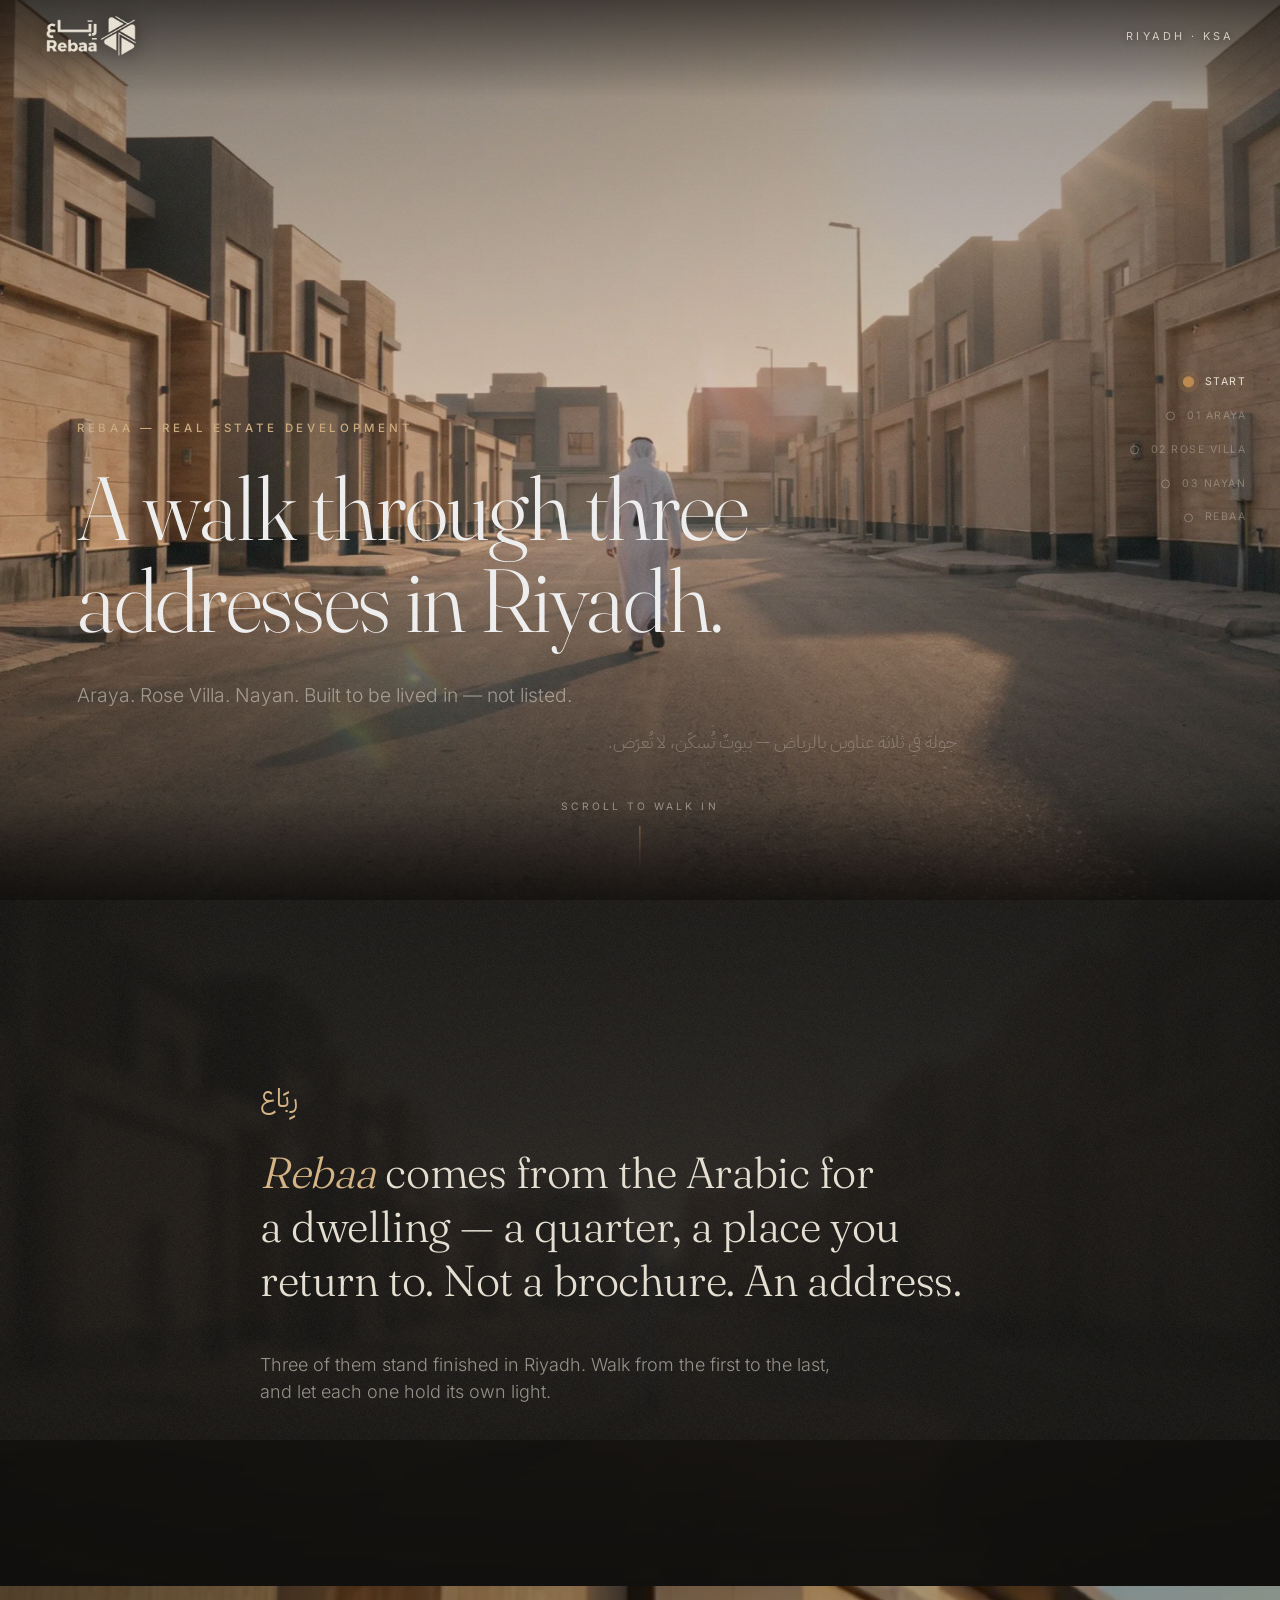
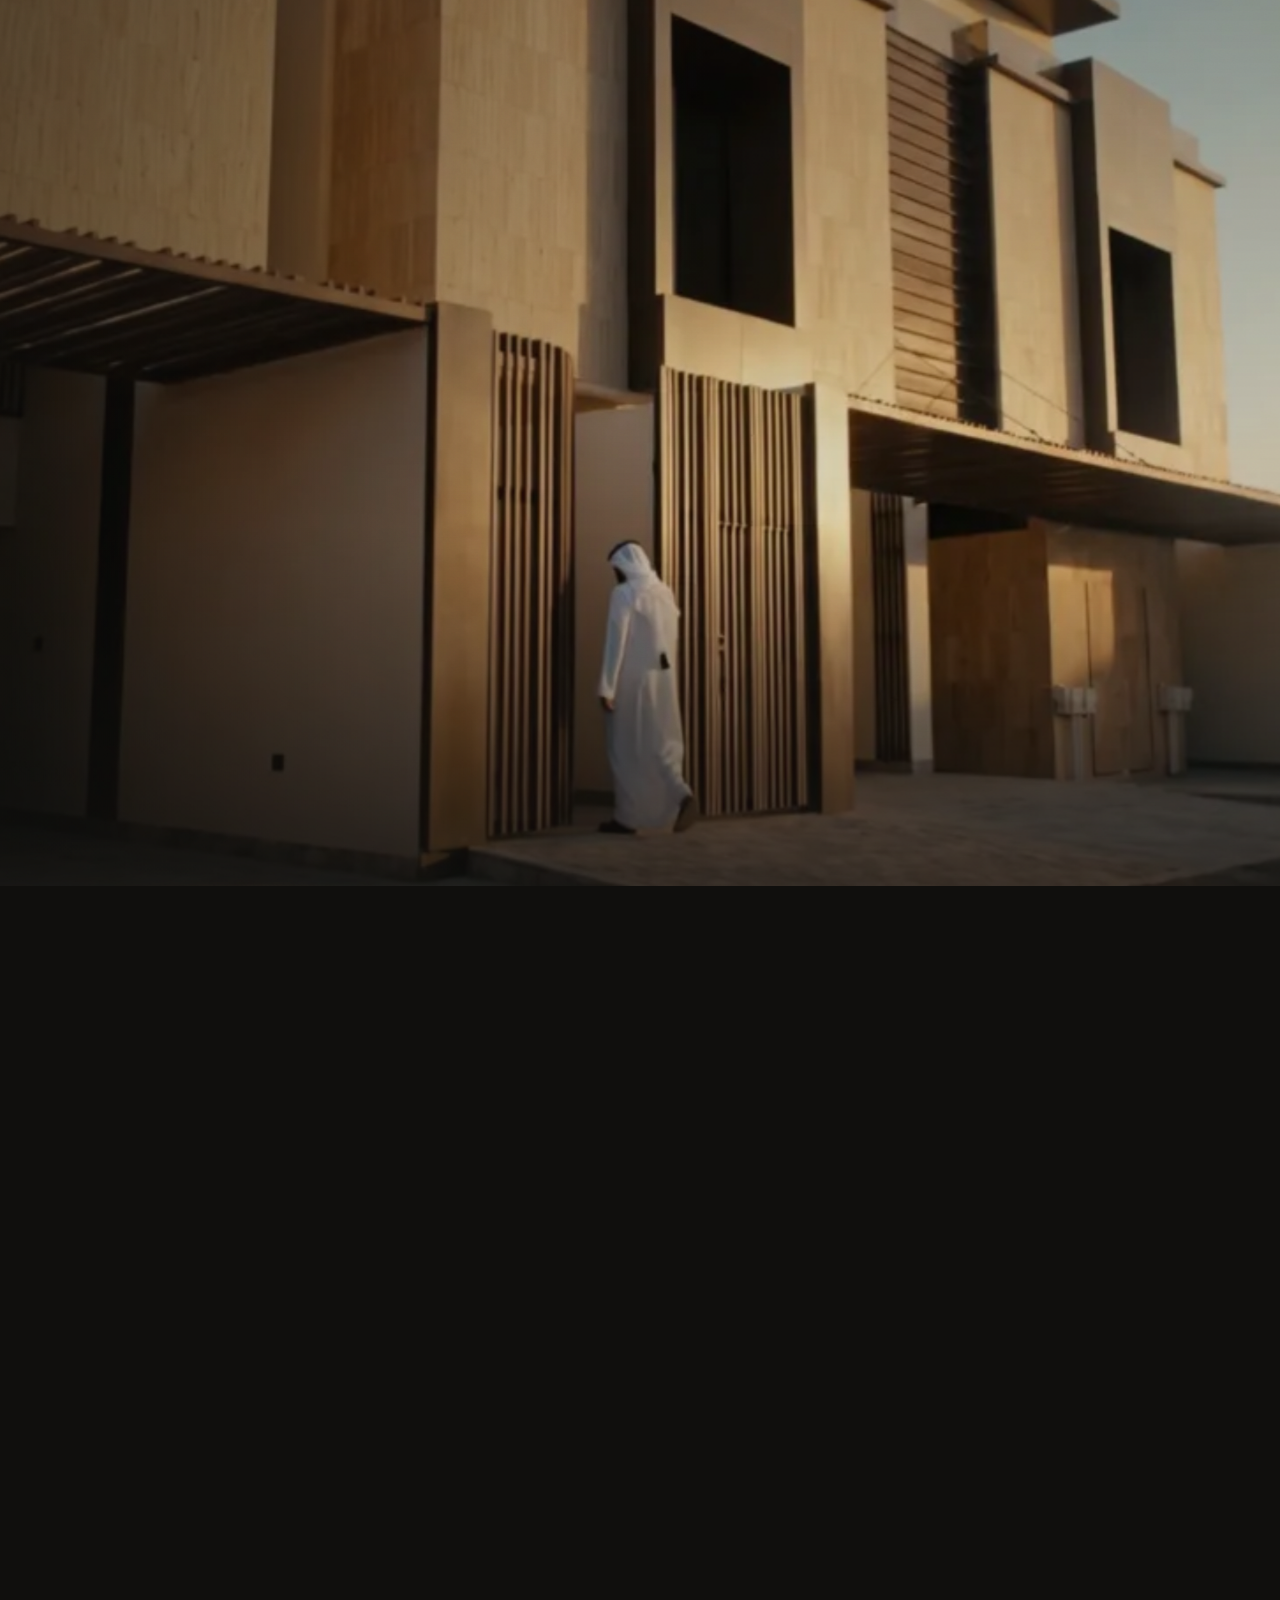
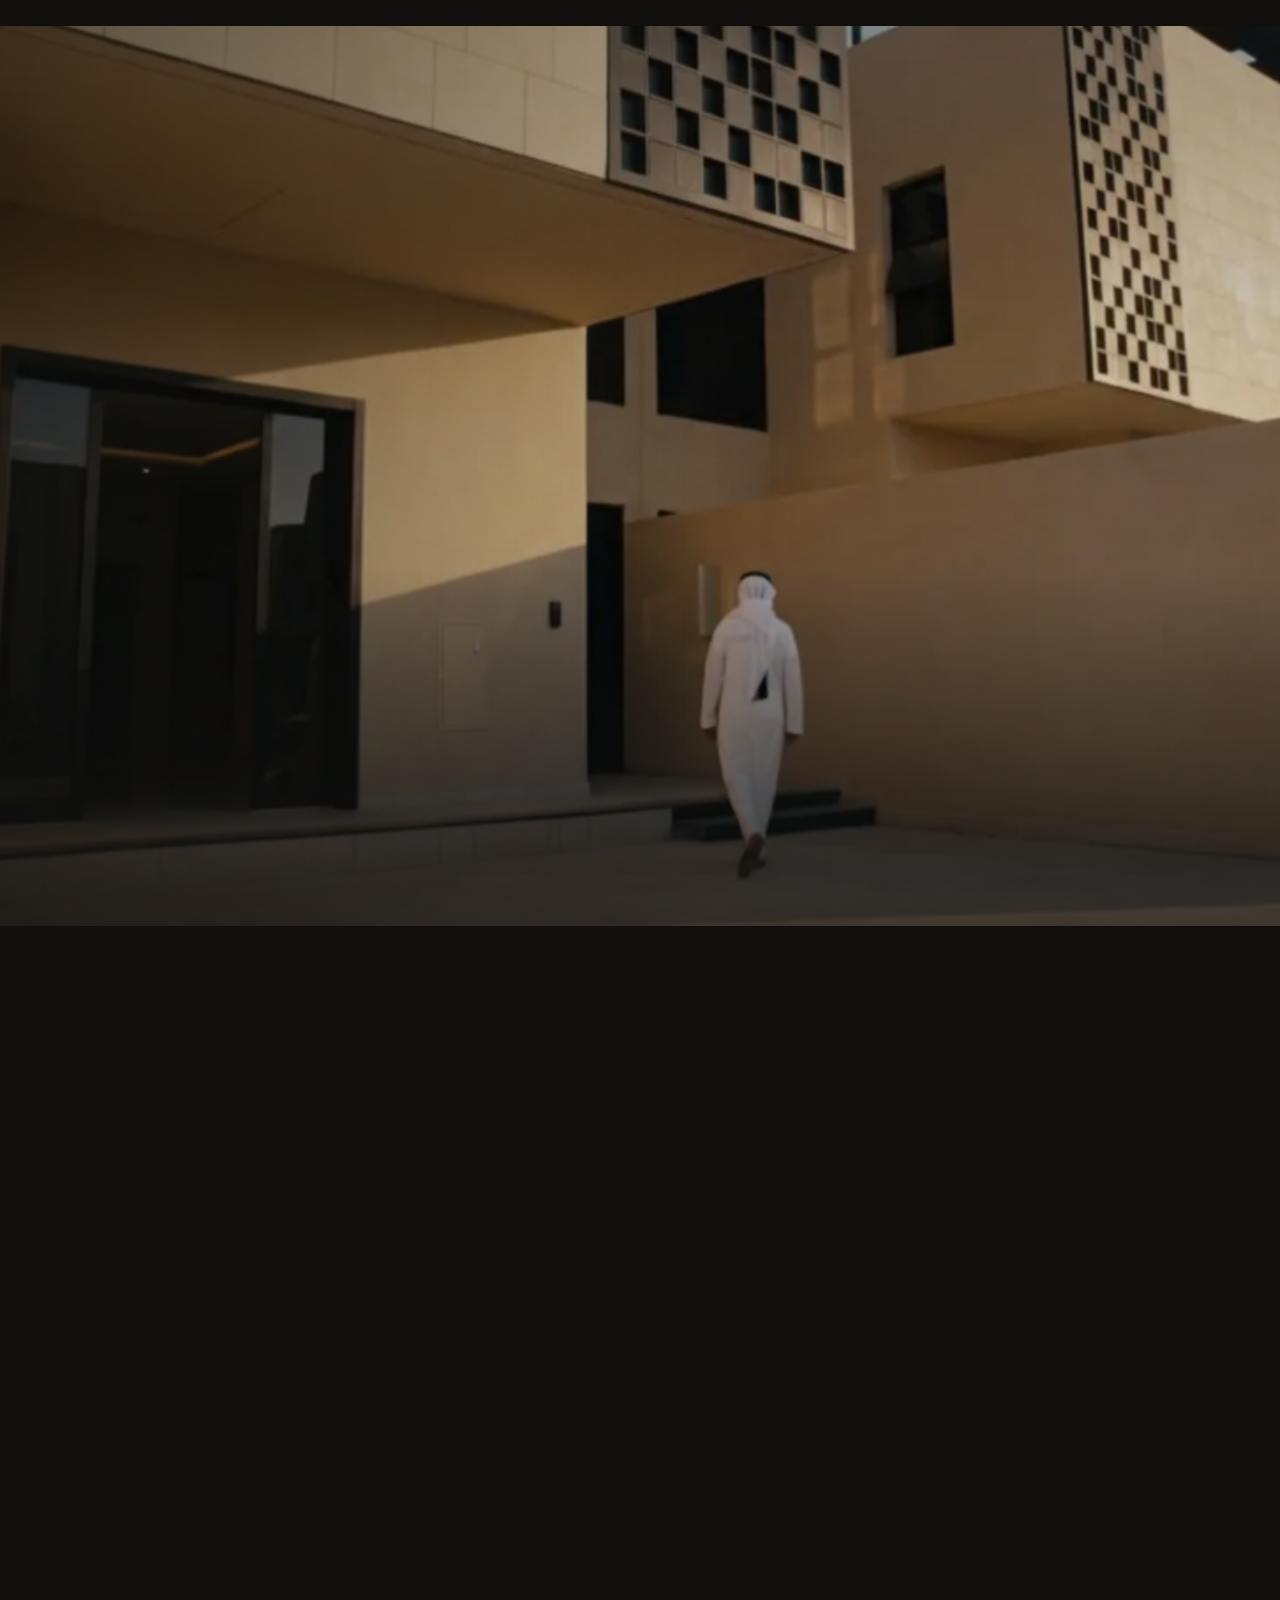
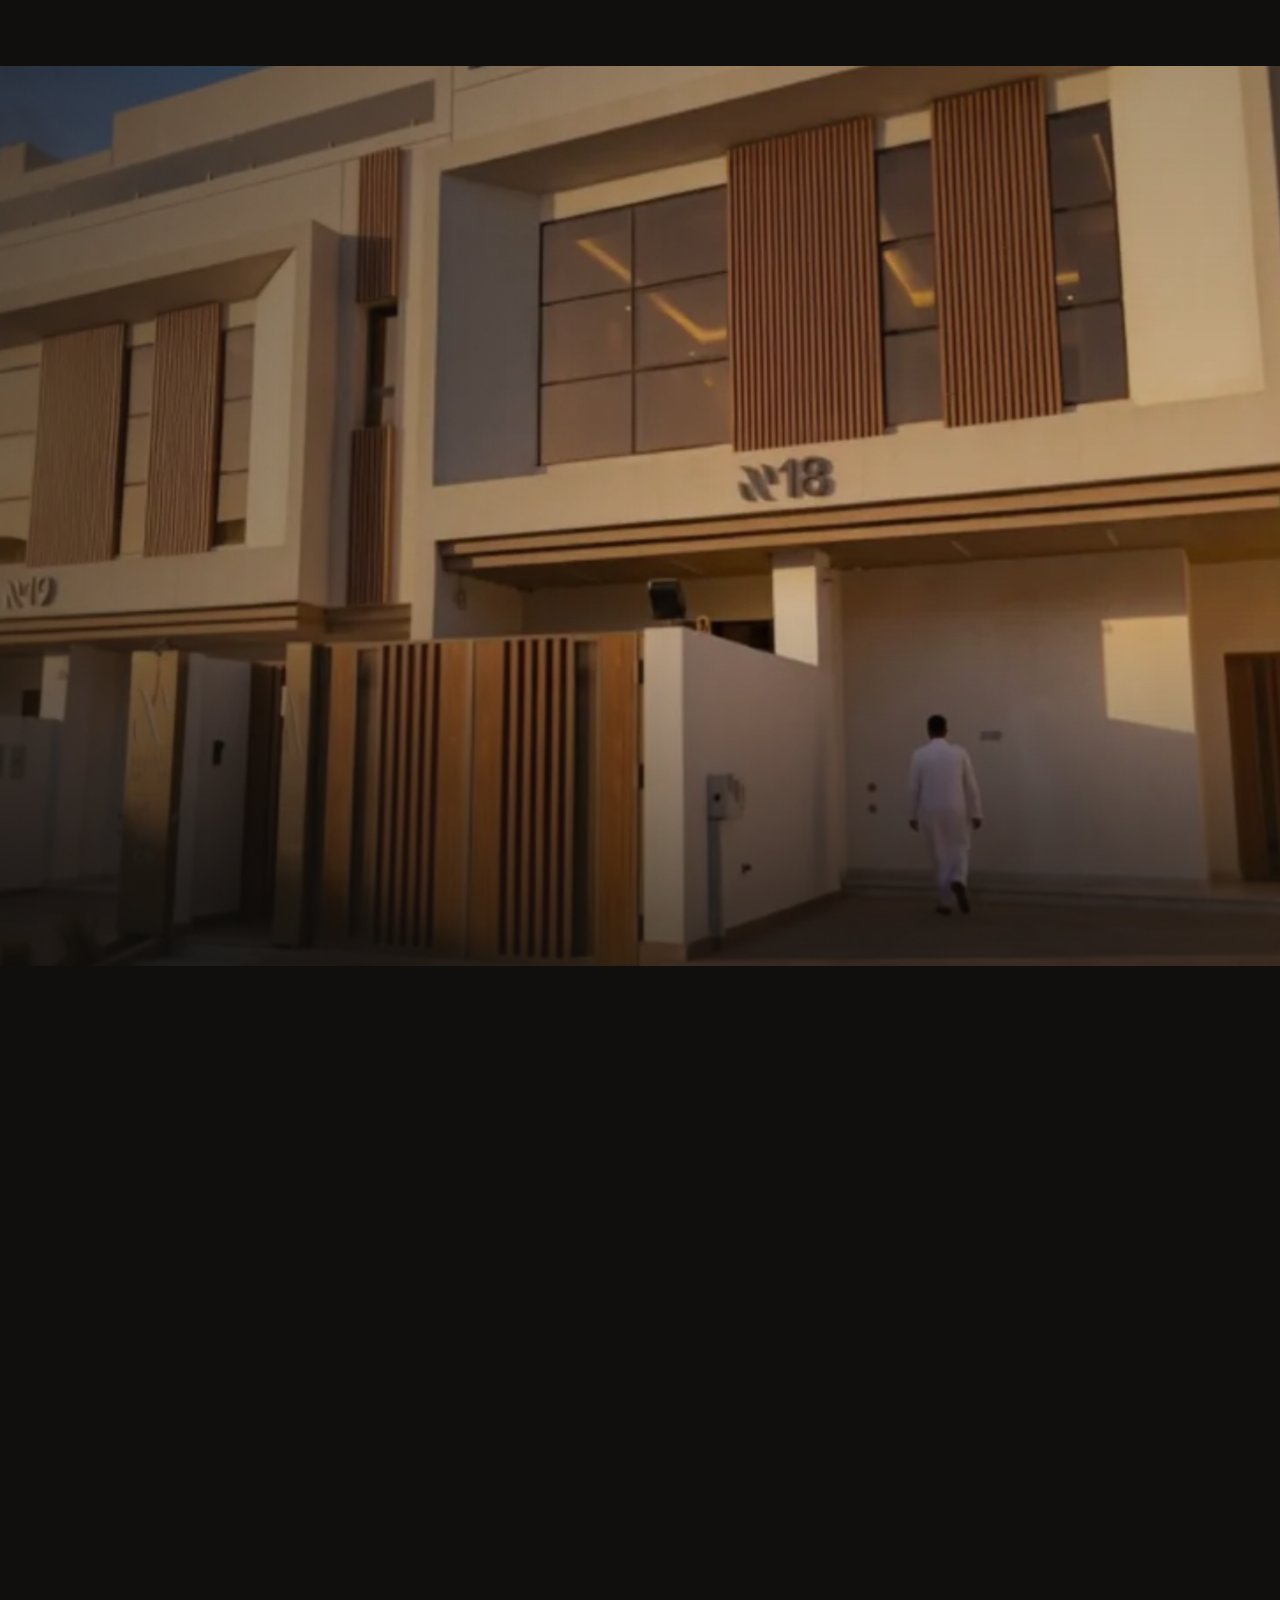
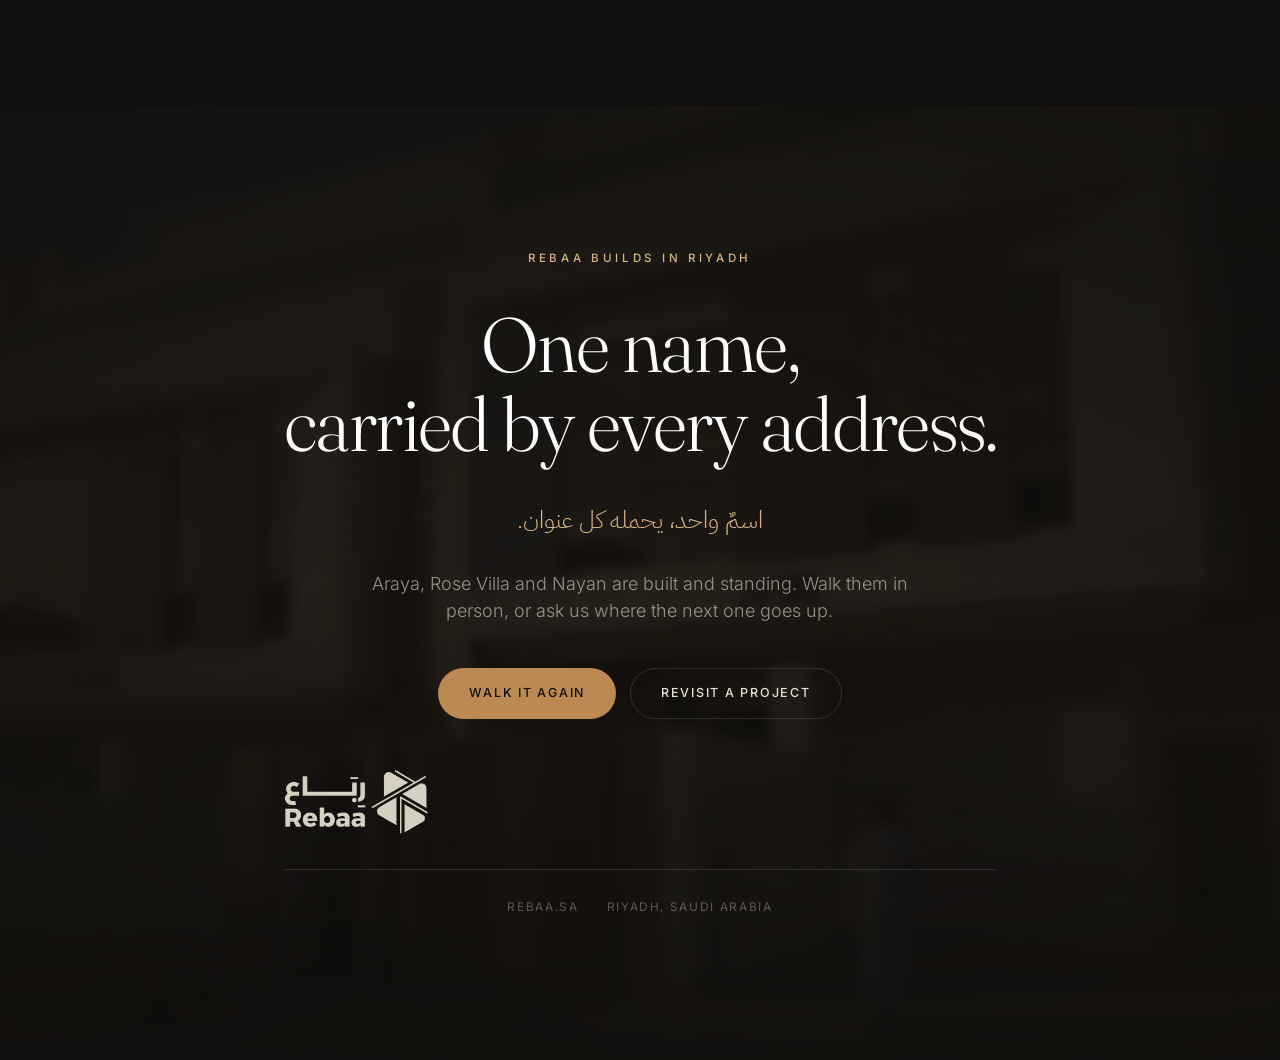
==== index.html @ 7f4f69db "Sprite-sheet frames: 183 requests -> 3 (one webp sheet per chapter). Eliminates HTTP/2 flooding; laz" ====
<!doctype html>
<html lang="en">
<head>
<meta charset="utf-8" />
<meta name="viewport" content="width=device-width, initial-scale=1, viewport-fit=cover" />
<title>Rebaa — The Walk</title>
<meta name="description" content="A scroll-driven cinematic walk through three Rebaa developments in Riyadh: Araya, Rose Villa and Nayan." />
<link rel="icon" type="image/png" href="assets/img/rebaa-symbol.png" />
<link rel="preload" as="image" href="assets/img/hero.webp" />
<link rel="stylesheet" href="assets/fonts/fonts.css?v=12" />
<link rel="stylesheet" href="styles.css?v=12" />
</head>
<body>

<!-- Preloader -->
<div class="preloader" id="preloader" aria-hidden="true">
  <img class="preloader__logo" src="assets/img/rebaa-lockup.png" alt="Rebaa — Real Estate Development" />
  <div class="preloader__bar"><span id="preloaderFill"></span></div>
</div>

<!-- Scroll progress -->
<div class="progress" aria-hidden="true"><span id="progressFill"></span></div>

<!-- Global cinematic layer: widescreen grade, vignette, film grain, flicker -->
<div class="film" aria-hidden="true"></div>

<!-- Fixed brand header -->
<header class="topbar">
  <a href="#hero" class="wordmark" aria-label="Rebaa — home">
    <img class="wordmark__img" src="assets/img/rebaa-mark.png" alt="Rebaa" />
  </a>
  <span class="topbar__meta">Riyadh · KSA</span>
</header>

<!-- Chapter rail -->
<nav class="rail" aria-label="Chapters">
  <a href="#hero" class="rail__item is-active" data-i="0"><i></i><span>Start</span></a>
  <a href="#araya" class="rail__item" data-i="1"><i></i><span>01 Araya</span></a>
  <a href="#rosevilla" class="rail__item" data-i="2"><i></i><span>02 Rose Villa</span></a>
  <a href="#nayan" class="rail__item" data-i="3"><i></i><span>03 Nayan</span></a>
  <a href="#end" class="rail__item" data-i="4"><i></i><span>Rebaa</span></a>
</nav>

<main>

  <!-- HERO -->
  <section class="hero" id="hero">
    <div class="hero__media" aria-hidden="true">
      <video class="bgvid" id="heroVid" poster="assets/img/hero.webp" muted loop autoplay playsinline preload="auto">
        <source src="assets/video/hero.mp4" type="video/mp4" />
      </video>
      <div class="scrim scrim--hero"></div>
      <div class="grain" aria-hidden="true"></div>
    </div>
    <div class="hero__content">
      <p class="eyebrow">Rebaa — Real Estate Development</p>
      <h1 class="hero__title">A walk through three<br />addresses in Riyadh.</h1>
      <p class="hero__sub">Araya. Rose Villa. Nayan. Built to be lived in — not listed.</p>
      <p class="hero__ar" dir="rtl" lang="ar">جولة في ثلاثة عناوين بالرياض — بيوتٌ تُسكَن، لا تُعرَض.</p>
    </div>
    <a href="#intro" class="scrollcue" aria-label="Scroll to begin">
      <span>Scroll to walk in</span>
      <i></i>
    </a>
  </section>

  <!-- INTRO STATEMENT -->
  <section class="intro" id="intro">
    <div class="ambient" aria-hidden="true">
      <div class="ambient__img" style="background-image:url('assets/img/hero.webp')"></div>
      <div class="scrim scrim--veil"></div>
    </div>
    <div class="intro__inner">
      <p class="intro__kicker">رِبَاع</p>
      <p class="intro__lead">
        <em>Rebaa</em> comes from the Arabic for a dwelling — a quarter, a place you
        return to. Not a brochure. An address.
      </p>
      <p class="intro__body">
        Three of them stand finished in Riyadh. Walk from the first to the last,
        and let each one hold its own light.
      </p>
    </div>
  </section>

  <!-- CHAPTER 01 — ARAYA -->
  <section class="chapter" id="araya" data-index="1">
    <div class="chapter__sticky">
      <div class="chapter__media" data-media aria-hidden="true">
        <canvas class="bgvid framecanvas" data-sheet="assets/sheets/araya.webp" data-cols="8" data-rows="6" data-count="48" data-poster="assets/img/araya.webp"></canvas>
        <div class="scrim"></div>
        <div class="grain" aria-hidden="true"></div>
      </div>
      <div class="chapter__text" data-text>
        <span class="chapter__num">01</span>
        <p class="chapter__place">Riyadh · <span dir="rtl" lang="ar">الرياض</span></p>
        <div class="chapter__names">
          <h2 class="chapter__name">Araya</h2>
          <span class="chapter__name-ar" dir="rtl" lang="ar">أرايا</span>
        </div>
        <p class="chapter__line">
          Warm travertine and dark timber. A slatted gate, deep afternoon shade,
          the car kept out of the sun.
        </p>
        <ul class="tags">
          <li>Stone + timber screen</li>
          <li>Private shaded parking</li>
          <li>Townhouses</li>
        </ul>
      </div>
    </div>
  </section>

  <!-- CHAPTER 02 — ROSE VILLA -->
  <section class="chapter" id="rosevilla" data-index="2">
    <div class="chapter__sticky">
      <div class="chapter__media" data-media aria-hidden="true">
        <canvas class="bgvid framecanvas" data-sheet="assets/sheets/rosevilla.webp" data-cols="8" data-rows="6" data-count="48" data-poster="assets/img/rosevilla.webp"></canvas>
        <div class="scrim"></div>
        <div class="grain" aria-hidden="true"></div>
      </div>
      <div class="chapter__text" data-text>
        <span class="chapter__num">02</span>
        <p class="chapter__place">Riyadh · <span dir="rtl" lang="ar">الرياض</span></p>
        <div class="chapter__names">
          <h2 class="chapter__name">Rose Villa</h2>
          <span class="chapter__name-ar" dir="rtl" lang="ar">روز فيلا</span>
        </div>
        <p class="chapter__line">
          Cream limestone behind a perforated screen. The light comes through in
          squares and moves across the floor all day.
        </p>
        <ul class="tags">
          <li>Perforated brick screen</li>
          <li>Cantilevered canopy</li>
          <li>Detached villa</li>
        </ul>
      </div>
    </div>
  </section>

  <!-- CHAPTER 03 — NAYAN -->
  <section class="chapter" id="nayan" data-index="3">
    <div class="chapter__sticky">
      <div class="chapter__media" data-media aria-hidden="true">
        <canvas class="bgvid framecanvas" data-sheet="assets/sheets/nayan.webp" data-cols="8" data-rows="6" data-count="48" data-poster="assets/img/nayan.webp"></canvas>
        <div class="scrim"></div>
        <div class="grain" aria-hidden="true"></div>
      </div>
      <div class="chapter__text" data-text>
        <span class="chapter__num">03</span>
        <p class="chapter__place">Riyadh · <span dir="rtl" lang="ar">الرياض</span></p>
        <div class="chapter__names">
          <h2 class="chapter__name">Nayan</h2>
          <span class="chapter__name-ar" dir="rtl" lang="ar">نيان</span>
        </div>
        <p class="chapter__line">
          Stone and teak, warming as the sun drops. The windows start to glow
          before you reach the door.
        </p>
        <ul class="tags">
          <li>Teak timber slats</li>
          <li>Full-height glazing</li>
          <li>Townhouses</li>
        </ul>
      </div>
    </div>
  </section>

  <!-- CLOSING -->
  <section class="end" id="end">
    <div class="ambient" aria-hidden="true">
      <div class="ambient__img" style="background-image:url('assets/img/nayan.webp')"></div>
      <div class="scrim scrim--veil"></div>
    </div>
    <div class="end__inner">
      <p class="eyebrow">Rebaa builds in Riyadh</p>
      <h2 class="end__title">One name,<br />carried by every address.</h2>
      <p class="end__ar" dir="rtl" lang="ar">اسمٌ واحد، يحمله كل عنوان.</p>
      <p class="end__body">
        Araya, Rose Villa and Nayan are built and standing. Walk them in person,
        or ask us where the next one goes up.
      </p>
      <div class="end__actions">
        <a class="btn btn--solid" href="#hero">Walk it again</a>
        <a class="btn btn--ghost" href="#araya">Revisit a project</a>
      </div>
      <img class="end__logo" src="assets/img/rebaa-mark.png" alt="Rebaa" />
      <div class="end__meta">
        <span>rebaa.sa</span>
        <span>Riyadh, Saudi Arabia</span>
      </div>
    </div>
  </section>

</main>

<script src="assets/vendor/lenis.min.js?v=12"></script>
<script src="main.js?v=12"></script>
</body>
</html>
---- assets/fonts/fonts.css ----
/* latin-ext */
@font-face {
  font-family: 'Fraunces';
  font-style: normal;
  font-weight: 300;
  font-display: swap;
  src: url(6NU78FyLNQOQZAnv9bYEvDiIdE9Ea92uemAk_WBq8U_9v0c2Wa0KxCFTeO-U.woff2) format('woff2');
  unicode-range: U+0100-02BA, U+02BD-02C5, U+02C7-02CC, U+02CE-02D7, U+02DD-02FF, U+0304, U+0308, U+0329, U+1D00-1DBF, U+1E00-1E9F, U+1EF2-1EFF, U+2020, U+20A0-20AB, U+20AD-20C0, U+2113, U+2C60-2C7F, U+A720-A7FF;
}
/* latin */
@font-face {
  font-family: 'Fraunces';
  font-style: normal;
  font-weight: 300;
  font-display: swap;
  src: url(6NU78FyLNQOQZAnv9bYEvDiIdE9Ea92uemAk_WBq8U_9v0c2Wa0KxC9TeA.woff2) format('woff2');
  unicode-range: U+0000-00FF, U+0131, U+0152-0153, U+02BB-02BC, U+02C6, U+02DA, U+02DC, U+0304, U+0308, U+0329, U+2000-206F, U+20AC, U+2122, U+2191, U+2193, U+2212, U+2215, U+FEFF, U+FFFD;
}
/* latin-ext */
@font-face {
  font-family: 'Fraunces';
  font-style: normal;
  font-weight: 400;
  font-display: swap;
  src: url(6NU78FyLNQOQZAnv9bYEvDiIdE9Ea92uemAk_WBq8U_9v0c2Wa0KxCFTeO-U.woff2) format('woff2');
  unicode-range: U+0100-02BA, U+02BD-02C5, U+02C7-02CC, U+02CE-02D7, U+02DD-02FF, U+0304, U+0308, U+0329, U+1D00-1DBF, U+1E00-1E9F, U+1EF2-1EFF, U+2020, U+20A0-20AB, U+20AD-20C0, U+2113, U+2C60-2C7F, U+A720-A7FF;
}
/* latin */
@font-face {
  font-family: 'Fraunces';
  font-style: normal;
  font-weight: 400;
  font-display: swap;
  src: url(6NU78FyLNQOQZAnv9bYEvDiIdE9Ea92uemAk_WBq8U_9v0c2Wa0KxC9TeA.woff2) format('woff2');
  unicode-range: U+0000-00FF, U+0131, U+0152-0153, U+02BB-02BC, U+02C6, U+02DA, U+02DC, U+0304, U+0308, U+0329, U+2000-206F, U+20AC, U+2122, U+2191, U+2193, U+2212, U+2215, U+FEFF, U+FFFD;
}
/* latin-ext */
@font-face {
  font-family: 'Fraunces';
  font-style: normal;
  font-weight: 500;
  font-display: swap;
  src: url(6NU78FyLNQOQZAnv9bYEvDiIdE9Ea92uemAk_WBq8U_9v0c2Wa0KxCFTeO-U.woff2) format('woff2');
  unicode-range: U+0100-02BA, U+02BD-02C5, U+02C7-02CC, U+02CE-02D7, U+02DD-02FF, U+0304, U+0308, U+0329, U+1D00-1DBF, U+1E00-1E9F, U+1EF2-1EFF, U+2020, U+20A0-20AB, U+20AD-20C0, U+2113, U+2C60-2C7F, U+A720-A7FF;
}
/* latin */
@font-face {
  font-family: 'Fraunces';
  font-style: normal;
  font-weight: 500;
  font-display: swap;
  src: url(6NU78FyLNQOQZAnv9bYEvDiIdE9Ea92uemAk_WBq8U_9v0c2Wa0KxC9TeA.woff2) format('woff2');
  unicode-range: U+0000-00FF, U+0131, U+0152-0153, U+02BB-02BC, U+02C6, U+02DA, U+02DC, U+0304, U+0308, U+0329, U+2000-206F, U+20AC, U+2122, U+2191, U+2193, U+2212, U+2215, U+FEFF, U+FFFD;
}
/* arabic */
@font-face {
  font-family: 'IBM Plex Sans Arabic';
  font-style: normal;
  font-weight: 300;
  font-display: swap;
  src: url(Qw3NZRtWPQCuHme67tEYUIx3Kh0PHR9N6YOW_uCRXMR5Kw.woff2) format('woff2');
  unicode-range: U+0600-06FF, U+0750-077F, U+0870-088E, U+0890-0891, U+0897-08E1, U+08E3-08FF, U+200C-200E, U+2010-2011, U+204F, U+2E41, U+FB50-FDFF, U+FE70-FE74, U+FE76-FEFC, U+102E0-102FB, U+10E60-10E7E, U+10EC2-10EC4, U+10EFC-10EFF, U+1EE00-1EE03, U+1EE05-1EE1F, U+1EE21-1EE22, U+1EE24, U+1EE27, U+1EE29-1EE32, U+1EE34-1EE37, U+1EE39, U+1EE3B, U+1EE42, U+1EE47, U+1EE49, U+1EE4B, U+1EE4D-1EE4F, U+1EE51-1EE52, U+1EE54, U+1EE57, U+1EE59, U+1EE5B, U+1EE5D, U+1EE5F, U+1EE61-1EE62, U+1EE64, U+1EE67-1EE6A, U+1EE6C-1EE72, U+1EE74-1EE77, U+1EE79-1EE7C, U+1EE7E, U+1EE80-1EE89, U+1EE8B-1EE9B, U+1EEA1-1EEA3, U+1EEA5-1EEA9, U+1EEAB-1EEBB, U+1EEF0-1EEF1;
}
/* latin-ext */
@font-face {
  font-family: 'IBM Plex Sans Arabic';
  font-style: normal;
  font-weight: 300;
  font-display: swap;
  src: url(Qw3NZRtWPQCuHme67tEYUIx3Kh0PHR9N6YOW_uCaXMR5Kw.woff2) format('woff2');
  unicode-range: U+0100-02BA, U+02BD-02C5, U+02C7-02CC, U+02CE-02D7, U+02DD-02FF, U+0304, U+0308, U+0329, U+1D00-1DBF, U+1E00-1E9F, U+1EF2-1EFF, U+2020, U+20A0-20AB, U+20AD-20C0, U+2113, U+2C60-2C7F, U+A720-A7FF;
}
/* latin */
@font-face {
  font-family: 'IBM Plex Sans Arabic';
  font-style: normal;
  font-weight: 300;
  font-display: swap;
  src: url(Qw3NZRtWPQCuHme67tEYUIx3Kh0PHR9N6YOW_uCUXMQ.woff2) format('woff2');
  unicode-range: U+0000-00FF, U+0131, U+0152-0153, U+02BB-02BC, U+02C6, U+02DA, U+02DC, U+0304, U+0308, U+0329, U+2000-206F, U+20AC, U+2122, U+2191, U+2193, U+2212, U+2215, U+FEFF, U+FFFD;
}
/* arabic */
@font-face {
  font-family: 'IBM Plex Sans Arabic';
  font-style: normal;
  font-weight: 400;
  font-display: swap;
  src: url(Qw3CZRtWPQCuHme67tEYUIx3Kh0PHR9N6Ys43PWrfQ.woff2) format('woff2');
  unicode-range: U+0600-06FF, U+0750-077F, U+0870-088E, U+0890-0891, U+0897-08E1, U+08E3-08FF, U+200C-200E, U+2010-2011, U+204F, U+2E41, U+FB50-FDFF, U+FE70-FE74, U+FE76-FEFC, U+102E0-102FB, U+10E60-10E7E, U+10EC2-10EC4, U+10EFC-10EFF, U+1EE00-1EE03, U+1EE05-1EE1F, U+1EE21-1EE22, U+1EE24, U+1EE27, U+1EE29-1EE32, U+1EE34-1EE37, U+1EE39, U+1EE3B, U+1EE42, U+1EE47, U+1EE49, U+1EE4B, U+1EE4D-1EE4F, U+1EE51-1EE52, U+1EE54, U+1EE57, U+1EE59, U+1EE5B, U+1EE5D, U+1EE5F, U+1EE61-1EE62, U+1EE64, U+1EE67-1EE6A, U+1EE6C-1EE72, U+1EE74-1EE77, U+1EE79-1EE7C, U+1EE7E, U+1EE80-1EE89, U+1EE8B-1EE9B, U+1EEA1-1EEA3, U+1EEA5-1EEA9, U+1EEAB-1EEBB, U+1EEF0-1EEF1;
}
/* latin-ext */
@font-face {
  font-family: 'IBM Plex Sans Arabic';
  font-style: normal;
  font-weight: 400;
  font-display: swap;
  src: url(Qw3CZRtWPQCuHme67tEYUIx3Kh0PHR9N6Ysz3PWrfQ.woff2) format('woff2');
  unicode-range: U+0100-02BA, U+02BD-02C5, U+02C7-02CC, U+02CE-02D7, U+02DD-02FF, U+0304, U+0308, U+0329, U+1D00-1DBF, U+1E00-1E9F, U+1EF2-1EFF, U+2020, U+20A0-20AB, U+20AD-20C0, U+2113, U+2C60-2C7F, U+A720-A7FF;
}
/* latin */
@font-face {
  font-family: 'IBM Plex Sans Arabic';
  font-style: normal;
  font-weight: 400;
  font-display: swap;
  src: url(Qw3CZRtWPQCuHme67tEYUIx3Kh0PHR9N6Ys93PU.woff2) format('woff2');
  unicode-range: U+0000-00FF, U+0131, U+0152-0153, U+02BB-02BC, U+02C6, U+02DA, U+02DC, U+0304, U+0308, U+0329, U+2000-206F, U+20AC, U+2122, U+2191, U+2193, U+2212, U+2215, U+FEFF, U+FFFD;
}
/* arabic */
@font-face {
  font-family: 'IBM Plex Sans Arabic';
  font-style: normal;
  font-weight: 600;
  font-display: swap;
  src: url(Qw3NZRtWPQCuHme67tEYUIx3Kh0PHR9N6YPi-OCRXMR5Kw.woff2) format('woff2');
  unicode-range: U+0600-06FF, U+0750-077F, U+0870-088E, U+0890-0891, U+0897-08E1, U+08E3-08FF, U+200C-200E, U+2010-2011, U+204F, U+2E41, U+FB50-FDFF, U+FE70-FE74, U+FE76-FEFC, U+102E0-102FB, U+10E60-10E7E, U+10EC2-10EC4, U+10EFC-10EFF, U+1EE00-1EE03, U+1EE05-1EE1F, U+1EE21-1EE22, U+1EE24, U+1EE27, U+1EE29-1EE32, U+1EE34-1EE37, U+1EE39, U+1EE3B, U+1EE42, U+1EE47, U+1EE49, U+1EE4B, U+1EE4D-1EE4F, U+1EE51-1EE52, U+1EE54, U+1EE57, U+1EE59, U+1EE5B, U+1EE5D, U+1EE5F, U+1EE61-1EE62, U+1EE64, U+1EE67-1EE6A, U+1EE6C-1EE72, U+1EE74-1EE77, U+1EE79-1EE7C, U+1EE7E, U+1EE80-1EE89, U+1EE8B-1EE9B, U+1EEA1-1EEA3, U+1EEA5-1EEA9, U+1EEAB-1EEBB, U+1EEF0-1EEF1;
}
/* latin-ext */
@font-face {
  font-family: 'IBM Plex Sans Arabic';
  font-style: normal;
  font-weight: 600;
  font-display: swap;
  src: url(Qw3NZRtWPQCuHme67tEYUIx3Kh0PHR9N6YPi-OCaXMR5Kw.woff2) format('woff2');
  unicode-range: U+0100-02BA, U+02BD-02C5, U+02C7-02CC, U+02CE-02D7, U+02DD-02FF, U+0304, U+0308, U+0329, U+1D00-1DBF, U+1E00-1E9F, U+1EF2-1EFF, U+2020, U+20A0-20AB, U+20AD-20C0, U+2113, U+2C60-2C7F, U+A720-A7FF;
}
/* latin */
@font-face {
  font-family: 'IBM Plex Sans Arabic';
  font-style: normal;
  font-weight: 600;
  font-display: swap;
  src: url(Qw3NZRtWPQCuHme67tEYUIx3Kh0PHR9N6YPi-OCUXMQ.woff2) format('woff2');
  unicode-range: U+0000-00FF, U+0131, U+0152-0153, U+02BB-02BC, U+02C6, U+02DA, U+02DC, U+0304, U+0308, U+0329, U+2000-206F, U+20AC, U+2122, U+2191, U+2193, U+2212, U+2215, U+FEFF, U+FFFD;
}
/* latin-ext */
@font-face {
  font-family: 'Inter';
  font-style: normal;
  font-weight: 300;
  font-display: swap;
  src: url(UcC73FwrK3iLTeHuS_nVMrMxCp50SjIa25L7SUc.woff2) format('woff2');
  unicode-range: U+0100-02BA, U+02BD-02C5, U+02C7-02CC, U+02CE-02D7, U+02DD-02FF, U+0304, U+0308, U+0329, U+1D00-1DBF, U+1E00-1E9F, U+1EF2-1EFF, U+2020, U+20A0-20AB, U+20AD-20C0, U+2113, U+2C60-2C7F, U+A720-A7FF;
}
/* latin */
@font-face {
  font-family: 'Inter';
  font-style: normal;
  font-weight: 300;
  font-display: swap;
  src: url(UcC73FwrK3iLTeHuS_nVMrMxCp50SjIa1ZL7.woff2) format('woff2');
  unicode-range: U+0000-00FF, U+0131, U+0152-0153, U+02BB-02BC, U+02C6, U+02DA, U+02DC, U+0304, U+0308, U+0329, U+2000-206F, U+20AC, U+2122, U+2191, U+2193, U+2212, U+2215, U+FEFF, U+FFFD;
}
/* latin-ext */
@font-face {
  font-family: 'Inter';
  font-style: normal;
  font-weight: 400;
  font-display: swap;
  src: url(UcC73FwrK3iLTeHuS_nVMrMxCp50SjIa25L7SUc.woff2) format('woff2');
  unicode-range: U+0100-02BA, U+02BD-02C5, U+02C7-02CC, U+02CE-02D7, U+02DD-02FF, U+0304, U+0308, U+0329, U+1D00-1DBF, U+1E00-1E9F, U+1EF2-1EFF, U+2020, U+20A0-20AB, U+20AD-20C0, U+2113, U+2C60-2C7F, U+A720-A7FF;
}
/* latin */
@font-face {
  font-family: 'Inter';
  font-style: normal;
  font-weight: 400;
  font-display: swap;
  src: url(UcC73FwrK3iLTeHuS_nVMrMxCp50SjIa1ZL7.woff2) format('woff2');
  unicode-range: U+0000-00FF, U+0131, U+0152-0153, U+02BB-02BC, U+02C6, U+02DA, U+02DC, U+0304, U+0308, U+0329, U+2000-206F, U+20AC, U+2122, U+2191, U+2193, U+2212, U+2215, U+FEFF, U+FFFD;
}
/* latin-ext */
@font-face {
  font-family: 'Inter';
  font-style: normal;
  font-weight: 500;
  font-display: swap;
  src: url(UcC73FwrK3iLTeHuS_nVMrMxCp50SjIa25L7SUc.woff2) format('woff2');
  unicode-range: U+0100-02BA, U+02BD-02C5, U+02C7-02CC, U+02CE-02D7, U+02DD-02FF, U+0304, U+0308, U+0329, U+1D00-1DBF, U+1E00-1E9F, U+1EF2-1EFF, U+2020, U+20A0-20AB, U+20AD-20C0, U+2113, U+2C60-2C7F, U+A720-A7FF;
}
/* latin */
@font-face {
  font-family: 'Inter';
  font-style: normal;
  font-weight: 500;
  font-display: swap;
  src: url(UcC73FwrK3iLTeHuS_nVMrMxCp50SjIa1ZL7.woff2) format('woff2');
  unicode-range: U+0000-00FF, U+0131, U+0152-0153, U+02BB-02BC, U+02C6, U+02DA, U+02DC, U+0304, U+0308, U+0329, U+2000-206F, U+20AC, U+2122, U+2191, U+2193, U+2212, U+2215, U+FEFF, U+FFFD;
}
/* latin-ext */
@font-face {
  font-family: 'Inter';
  font-style: normal;
  font-weight: 600;
  font-display: swap;
  src: url(UcC73FwrK3iLTeHuS_nVMrMxCp50SjIa25L7SUc.woff2) format('woff2');
  unicode-range: U+0100-02BA, U+02BD-02C5, U+02C7-02CC, U+02CE-02D7, U+02DD-02FF, U+0304, U+0308, U+0329, U+1D00-1DBF, U+1E00-1E9F, U+1EF2-1EFF, U+2020, U+20A0-20AB, U+20AD-20C0, U+2113, U+2C60-2C7F, U+A720-A7FF;
}
/* latin */
@font-face {
  font-family: 'Inter';
  font-style: normal;
  font-weight: 600;
  font-display: swap;
  src: url(UcC73FwrK3iLTeHuS_nVMrMxCp50SjIa1ZL7.woff2) format('woff2');
  unicode-range: U+0000-00FF, U+0131, U+0152-0153, U+02BB-02BC, U+02C6, U+02DA, U+02DC, U+0304, U+0308, U+0329, U+2000-206F, U+20AC, U+2122, U+2191, U+2193, U+2212, U+2215, U+FEFF, U+FFFD;
}
---- styles.css ----
/* ============================================================
   Rebaa — The Walk
   Layout: full-bleed cinematic scroll. Sticky video chapters,
   a right-side chapter rail, a bronze top progress line.
   Committed single visual world: dark, warm, filmic.
   ============================================================ */

:root{
  /* Color — Rebaa palette (Stone / Charcoal / Bronze on an ink ground) */
  --ink:        #100f0d;   /* deep ground behind everything */
  --ink-2:      #171512;
  --charcoal:   #2b2a28;
  --stone:      #e7e1d3;   /* primary light text */
  --stone-dim:  rgba(231,225,211,.60);
  --stone-faint:rgba(231,225,211,.34);
  --paper:      #ffffff;
  --bronze:     #bb8a52;   /* single deliberate accent */
  --bronze-soft:#d7b483;
  --line:       rgba(231,225,211,.14);

  /* Type */
  --display: "Fraunces", Georgia, "Times New Roman", serif;
  --sans:    "Inter", system-ui, -apple-system, sans-serif;
  --arab:    "IBM Plex Sans Arabic", "Inter", sans-serif;

  /* Motion */
  --ease: cubic-bezier(.22,.61,.36,1);

  color-scheme: dark;
}

*{ box-sizing:border-box; }
html{ -webkit-font-smoothing:antialiased; text-rendering:optimizeLegibility; }
html, body{ margin:0; background:var(--ink); color:var(--stone); }
body{
  font-family:var(--sans);
  font-weight:400;
  line-height:1.5;
  overflow-x:hidden;
}

/* Lenis smooth scroll */
html.lenis, html.lenis body{ height:auto; }
.lenis.lenis-smooth{ scroll-behavior:auto !important; }
.lenis.lenis-smooth [data-lenis-prevent]{ overscroll-behavior:contain; }
.lenis.lenis-stopped{ overflow:hidden; }
img,video{ max-width:100%; display:block; }
a{ color:inherit; text-decoration:none; }
::selection{ background:var(--bronze); color:var(--ink); }

/* ---------- Shared type bits ---------- */
.eyebrow{
  font-size:.72rem; letter-spacing:.32em; text-transform:uppercase;
  color:var(--bronze-soft); font-weight:500; margin:0;
}

/* ============================================================
   Preloader
   ============================================================ */
.preloader{
  position:fixed; inset:0; z-index:200;
  background:var(--ink);
  display:flex; flex-direction:column; align-items:center; justify-content:center;
  gap:28px;
  transition:opacity .9s var(--ease), visibility .9s var(--ease);
}
.preloader.is-done{ opacity:0; visibility:hidden; }
.preloader__logo{ width:clamp(190px,30vw,280px); height:auto; opacity:.95; }
.preloader__bar{ width:140px; height:1px; background:var(--line); overflow:hidden; }
.preloader__bar span{ display:block; height:100%; width:0; background:var(--bronze); transition:width .2s linear; }

/* ============================================================
   Scroll progress + top bar
   ============================================================ */
.progress{
  position:fixed; top:0; left:0; right:0; height:2px; z-index:120;
  background:transparent;
}
.progress span{ display:block; height:100%; width:0; background:linear-gradient(90deg,var(--bronze),var(--bronze-soft)); }

.topbar{
  position:fixed; top:0; left:0; right:0; z-index:110;
  display:flex; align-items:center; justify-content:space-between;
  padding:20px clamp(18px,4vw,46px);
  padding-top:calc(16px + env(safe-area-inset-top,0px));
  pointer-events:none;
}
.topbar a{ pointer-events:auto; }
.wordmark{ display:flex; align-items:center; }
.wordmark__img{ height:clamp(30px,4.4vw,40px); width:auto; filter:drop-shadow(0 1px 10px rgba(0,0,0,.5)); }
.topbar__meta{ font-size:.68rem; letter-spacing:.28em; text-transform:uppercase; color:var(--stone); opacity:.85; text-shadow:0 1px 8px rgba(0,0,0,.6); }

/* ============================================================
   Chapter rail (right side)
   ============================================================ */
.rail{
  position:fixed; z-index:110; right:clamp(14px,3vw,34px); top:50%; transform:translateY(-50%);
  display:flex; flex-direction:column; gap:18px;
}
.rail__item{ display:flex; align-items:center; gap:12px; justify-content:flex-end; }
.rail__item i{
  width:9px; height:9px; border-radius:50%;
  border:1px solid var(--stone-faint); background:transparent;
  transition:all .4s var(--ease); flex:0 0 auto;
}
.rail__item span{
  font-size:.66rem; letter-spacing:.14em; text-transform:uppercase;
  color:var(--stone-faint);
  opacity:0; transform:translateX(6px);
  transition:all .4s var(--ease);
  white-space:nowrap;
}
.rail__item:hover span{ opacity:1; transform:translateX(0); color:var(--stone-dim); }
.rail__item.is-active i{ background:var(--bronze); border-color:var(--bronze); transform:scale(1.25); box-shadow:0 0 0 4px rgba(187,138,82,.16); }
.rail__item.is-active span{ opacity:1; transform:translateX(0); color:var(--stone); }

/* ============================================================
   Media primitives (video, scrim, grain)
   ============================================================ */
.bgvid{
  position:absolute; inset:0; width:100%; height:100%;
  object-fit:cover; object-position:center;
  transform:translateZ(0); backface-visibility:hidden;
}
.scrim{
  position:absolute; inset:0;
  background:
    linear-gradient(to top, rgba(16,15,13,.82) 0%, rgba(16,15,13,.12) 42%, rgba(16,15,13,.34) 100%),
    linear-gradient(to right, rgba(16,15,13,.55), rgba(16,15,13,0) 55%);
}
.scrim--hero{
  background:
    linear-gradient(to top, rgba(16,15,13,.80) 0%, rgba(16,15,13,0) 40%, rgba(16,15,13,.45) 100%);
}
.grain{
  position:absolute; inset:0; pointer-events:none; opacity:.05; mix-blend-mode:overlay;
  background-image:url("data:image/svg+xml,%3Csvg xmlns='http://www.w3.org/2000/svg' width='120' height='120'%3E%3Cfilter id='n'%3E%3CfeTurbulence type='fractalNoise' baseFrequency='.9' numOctaves='2'/%3E%3C/filter%3E%3Crect width='100%25' height='100%25' filter='url(%23n)'/%3E%3C/svg%3E");
}

/* ============================================================
   GLOBAL CINEMATIC LAYER — over the whole page
   widescreen grade + vignette + animated grain + faint flicker
   ============================================================ */
.film{
  position:fixed; inset:0; z-index:95; pointer-events:none;
  background:
    /* warm cinematic grade */
    linear-gradient(to bottom, rgba(40,26,12,.06), rgba(10,14,20,.06)),
    /* widescreen top/bottom darkening */
    linear-gradient(to bottom, rgba(6,5,4,.55) 0%, transparent 11%, transparent 89%, rgba(6,5,4,.62) 100%),
    /* vignette */
    radial-gradient(135% 120% at 50% 46%, transparent 48%, rgba(6,5,4,.5) 100%);
  animation:filmFlicker 7s ease-in-out infinite;
}
.film::after{
  content:""; position:absolute; inset:-60%;
  background-image:url("data:image/svg+xml,%3Csvg xmlns='http://www.w3.org/2000/svg' width='160' height='160'%3E%3Cfilter id='n'%3E%3CfeTurbulence type='fractalNoise' baseFrequency='1.4' numOctaves='2' stitchTiles='stitch'/%3E%3C/filter%3E%3Crect width='100%25' height='100%25' filter='url(%23n)'/%3E%3C/svg%3E");
  background-size:90px 90px;
  opacity:.11; mix-blend-mode:overlay;
  animation:filmGrain 1.05s steps(3) infinite;
}
@keyframes filmGrain{
  0%{transform:translate(0,0)} 25%{transform:translate(-3%,2%)}
  50%{transform:translate(2%,-2%)} 75%{transform:translate(-2%,-3%)} 100%{transform:translate(2%,2%)}
}
@keyframes filmFlicker{ 0%,100%{opacity:1} 48%{opacity:.965} 52%{opacity:.985} 70%{opacity:.955} }

/* Ambient moving backdrop reused in flat sections */
.ambient{ position:absolute; inset:0; overflow:hidden; z-index:0; }
.ambient__img{
  position:absolute; inset:0; background-size:cover; background-position:center;
  filter:blur(5px) saturate(.9); opacity:.5; transform:scale(1.14) translateZ(0);
  animation:ambientZoom 28s ease-in-out infinite alternate;
}
@keyframes ambientZoom{ from{ transform:scale(1.12) translate(0,0) } to{ transform:scale(1.2) translate(-1.5%,-1%) } }
.scrim--veil{
  background:
    linear-gradient(to bottom, rgba(16,15,13,.82), rgba(16,15,13,.72) 50%, rgba(16,15,13,.88)),
    radial-gradient(90% 70% at 50% 50%, rgba(16,15,13,.25), rgba(16,15,13,.8));
}

/* ============================================================
   HERO
   ============================================================ */
.hero{ position:relative; height:100svh; min-height:560px; overflow:hidden; }
.hero__media{ position:absolute; inset:0; transform:scale(1.06); transform-origin:center; will-change:transform; }
.hero__content{
  position:absolute; left:clamp(20px,6vw,88px); bottom:clamp(96px,16vh,170px); right:clamp(20px,6vw,88px);
  max-width:min(92vw,880px);
  will-change:transform,opacity;
}
.hero__title{
  font-family:var(--display); font-weight:300; font-optical-sizing:auto;
  font-size:clamp(2.6rem,7vw,6rem); line-height:1.02; letter-spacing:-.015em;
  margin:.28em 0 .4em; color:var(--paper); text-wrap:balance;
}
.hero__sub{ font-size:clamp(1rem,1.5vw,1.2rem); color:var(--stone-dim); max-width:46ch; margin:0; font-weight:300; }
.hero__ar{ font-family:var(--arab); font-size:clamp(.95rem,1.4vw,1.15rem); color:var(--stone-faint); margin:1.1em 0 0; font-weight:300; letter-spacing:0; }

.scrollcue{
  position:absolute; left:50%; bottom:28px; transform:translateX(-50%);
  display:flex; flex-direction:column; align-items:center; gap:12px;
  color:var(--stone-dim); z-index:3;
}
.scrollcue span{ font-size:.64rem; letter-spacing:.3em; text-transform:uppercase; }
.scrollcue i{ width:1px; height:46px; background:linear-gradient(var(--bronze),transparent); position:relative; overflow:hidden; }
.scrollcue i::after{ content:""; position:absolute; top:-50%; left:0; width:100%; height:50%; background:var(--bronze-soft); animation:cue 2.1s var(--ease) infinite; }
@keyframes cue{ 0%{top:-50%} 60%,100%{top:100%} }

/* ============================================================
   INTRO statement
   ============================================================ */
.intro{
  position:relative; overflow:hidden;
  background:var(--ink);
  padding:clamp(96px,20vh,220px) clamp(20px,6vw,88px);
  display:flex; justify-content:center;
}
.intro__inner{ max-width:760px; position:relative; z-index:1; }
.intro__kicker{ font-family:var(--arab); font-size:1.6rem; color:var(--bronze-soft); margin:0 0 28px; }
.intro__lead{
  font-family:var(--display); font-weight:300; font-size:clamp(1.7rem,3.4vw,2.9rem);
  line-height:1.24; letter-spacing:-.01em; margin:0 0 1em; color:var(--stone); text-wrap:balance;
}
.intro__lead em{ font-style:italic; color:var(--bronze-soft); }
.intro__body{ font-size:clamp(1rem,1.4vw,1.15rem); color:var(--stone-dim); max-width:52ch; margin:0; font-weight:300; }

/* ============================================================
   CHAPTERS — sticky video + scroll-revealed text
   Each section is tall; the inner panel pins for the duration.
   ============================================================ */
.chapter{ position:relative; height:360vh; }
.chapter__sticky{ position:sticky; top:0; height:100svh; overflow:hidden; }
.chapter__media{
  position:absolute; inset:0; transform:scale(1.14); transform-origin:center 40%;
  will-change:transform; /* driven by --p */
}
.chapter__text{
  position:absolute; left:clamp(20px,6vw,96px); bottom:clamp(74px,14vh,150px);
  right:clamp(20px,6vw,96px); max-width:min(92vw,720px);
  will-change:transform,opacity;
}
.chapter__num{
  font-family:var(--display); font-weight:300; font-size:clamp(3rem,10vw,8rem);
  line-height:.8; color:transparent; -webkit-text-stroke:1px var(--stone-faint);
  display:block; margin-bottom:.1em; letter-spacing:-.02em;
}
.chapter__place{ font-size:.7rem; letter-spacing:.34em; text-transform:uppercase; color:var(--bronze-soft); margin:0 0 .5em; }
.chapter__names{ display:flex; align-items:baseline; gap:clamp(14px,2vw,26px); flex-wrap:wrap; margin-bottom:.35em; }
.chapter__name{
  font-family:var(--display); font-weight:300; font-size:clamp(2.6rem,6.4vw,5.4rem);
  line-height:1; letter-spacing:-.02em; margin:0; color:var(--paper);
}
.chapter__name-ar{
  font-family:var(--arab); font-weight:300; font-size:clamp(1.5rem,3.2vw,2.6rem);
  color:var(--bronze-soft); line-height:1;
}
.chapter__line{ font-size:clamp(1rem,1.5vw,1.26rem); line-height:1.5; color:var(--stone); max-width:40ch; margin:0 0 1.5em; font-weight:300; }
.tags{ list-style:none; padding:0; margin:0; display:flex; flex-wrap:wrap; gap:10px; }
.tags li{
  font-size:.72rem; letter-spacing:.06em; color:var(--stone-dim);
  border:1px solid var(--line); border-radius:999px; padding:7px 15px;
  backdrop-filter:blur(4px); background:rgba(16,15,13,.22);
}

/* ============================================================
   CLOSING
   ============================================================ */
.end{
  position:relative; overflow:hidden;
  min-height:100svh; background:
    radial-gradient(120% 80% at 50% 0%, rgba(187,138,82,.10), transparent 60%),
    var(--ink);
  display:flex; align-items:center; justify-content:center;
  padding:clamp(90px,16vh,160px) clamp(20px,6vw,88px);
}
.end__inner{ max-width:760px; text-align:center; position:relative; z-index:1; }
.end__title{
  font-family:var(--display); font-weight:300; font-size:clamp(2.4rem,6vw,5rem);
  line-height:1.03; letter-spacing:-.02em; margin:.5em 0 .5em; color:var(--paper); text-wrap:balance;
}
.end__ar{ font-family:var(--arab); font-size:clamp(1.1rem,2vw,1.5rem); color:var(--bronze-soft); margin:0 0 1.4em; font-weight:300; }
.end__body{ font-size:clamp(1rem,1.4vw,1.15rem); color:var(--stone-dim); max-width:50ch; margin:0 auto 2.4em; font-weight:300; }
.end__actions{ display:flex; gap:14px; justify-content:center; flex-wrap:wrap; margin-bottom:3.2em; }
.btn{
  font-size:.78rem; letter-spacing:.14em; text-transform:uppercase; font-weight:500;
  padding:15px 30px; border-radius:999px; transition:all .35s var(--ease); border:1px solid transparent;
}
.btn--solid{ background:var(--bronze); color:var(--ink); }
.btn--solid:hover{ background:var(--bronze-soft); transform:translateY(-2px); }
.btn--ghost{ border-color:var(--line); color:var(--stone); }
.btn--ghost:hover{ border-color:var(--bronze-soft); color:var(--bronze-soft); }
.end__logo{ height:clamp(48px,7vw,64px); width:auto; opacity:.92; margin-bottom:2.2em; }
.end__meta{
  display:flex; gap:28px; justify-content:center; flex-wrap:wrap;
  padding-top:2.4em; border-top:1px solid var(--line);
  font-size:.74rem; letter-spacing:.14em; text-transform:uppercase; color:var(--stone-faint);
}

/* ============================================================
   Responsive
   ============================================================ */
@media (max-width:720px){
  .rail{ display:none; }
  .chapter{ height:280vh; }
  .topbar__meta{ display:none; }
  .hero__content{ bottom:120px; }
  .scrim{ background:linear-gradient(to top, rgba(16,15,13,.88) 0%, rgba(16,15,13,.15) 50%, rgba(16,15,13,.5) 100%); }
}

/* ============================================================
   Reduced motion — kill parallax & ambient animation
   ============================================================ */
@media (prefers-reduced-motion:reduce){
  html{ scroll-behavior:auto; }
  .hero__media,.chapter__media{ transform:none !important; }
  .scrollcue i::after,.film,.film::after,.ambient__img{ animation:none !important; }
  *{ transition-duration:.001ms !important; }
}
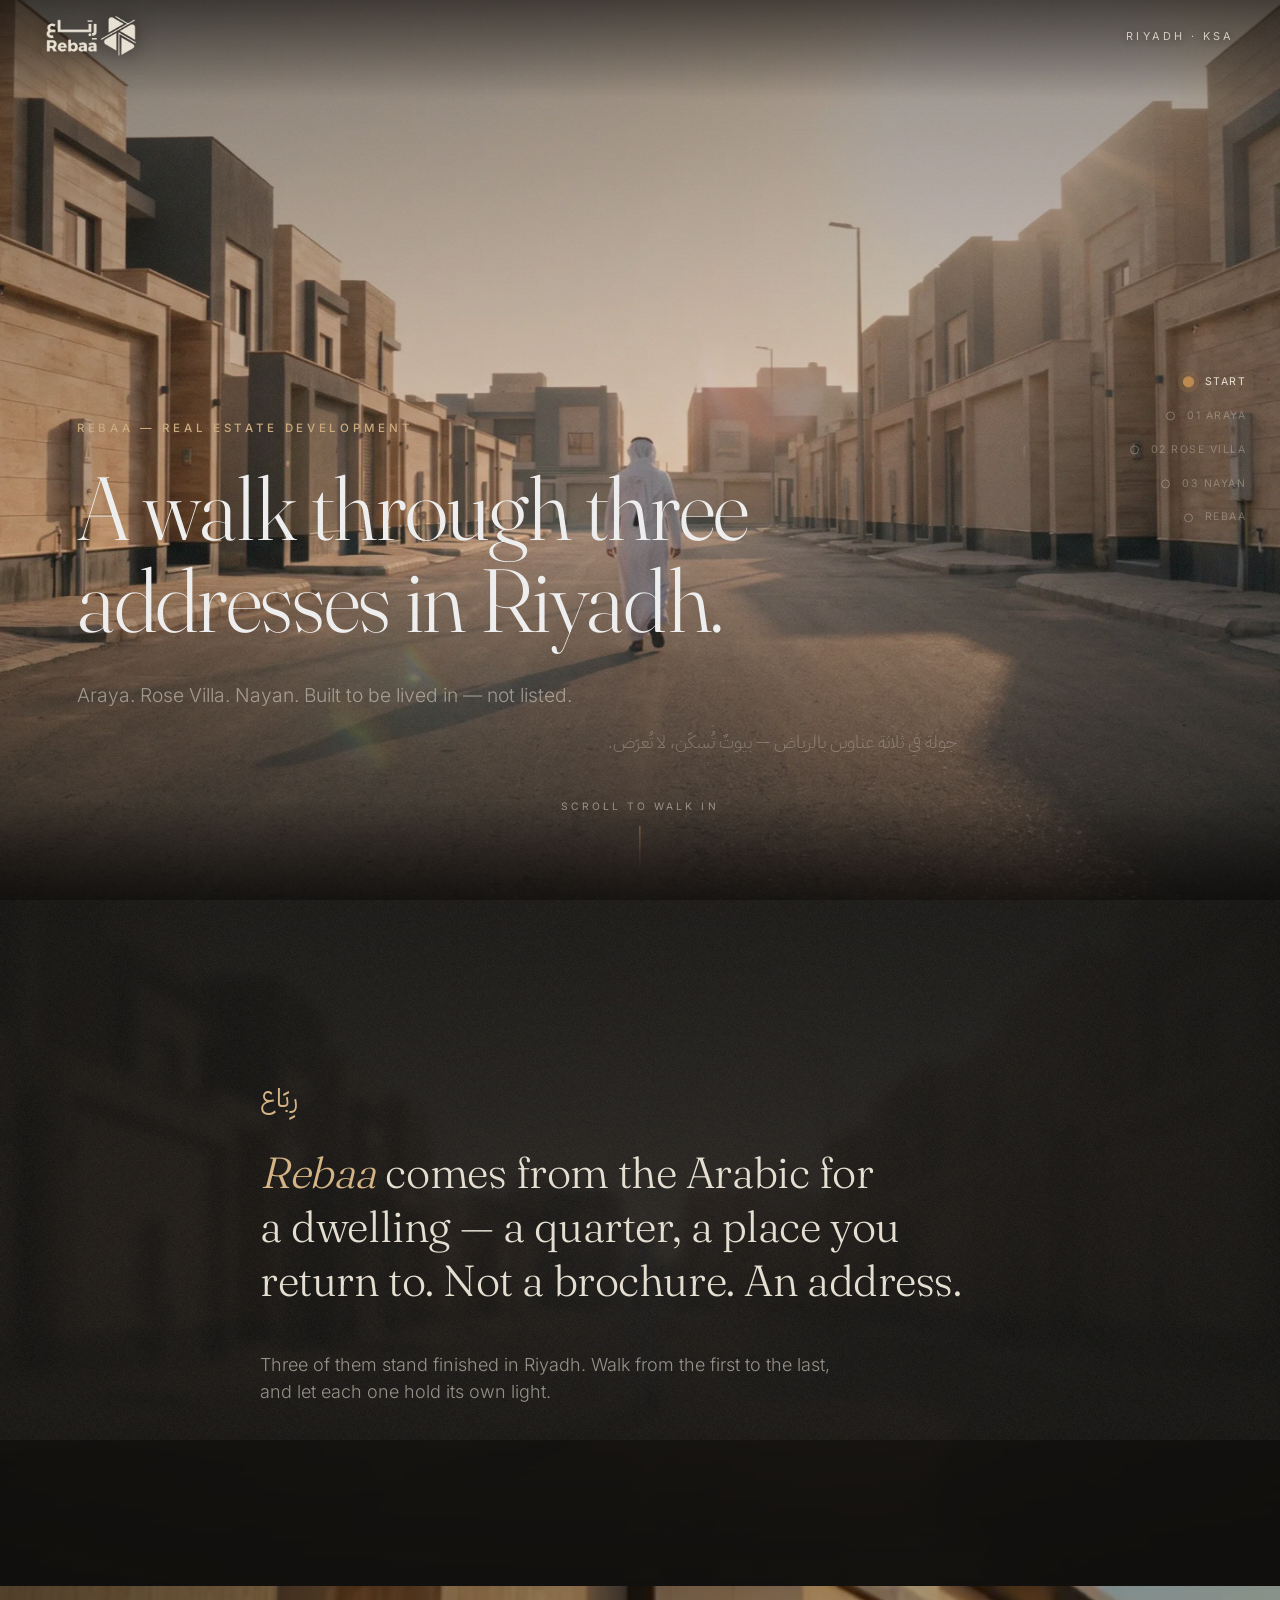
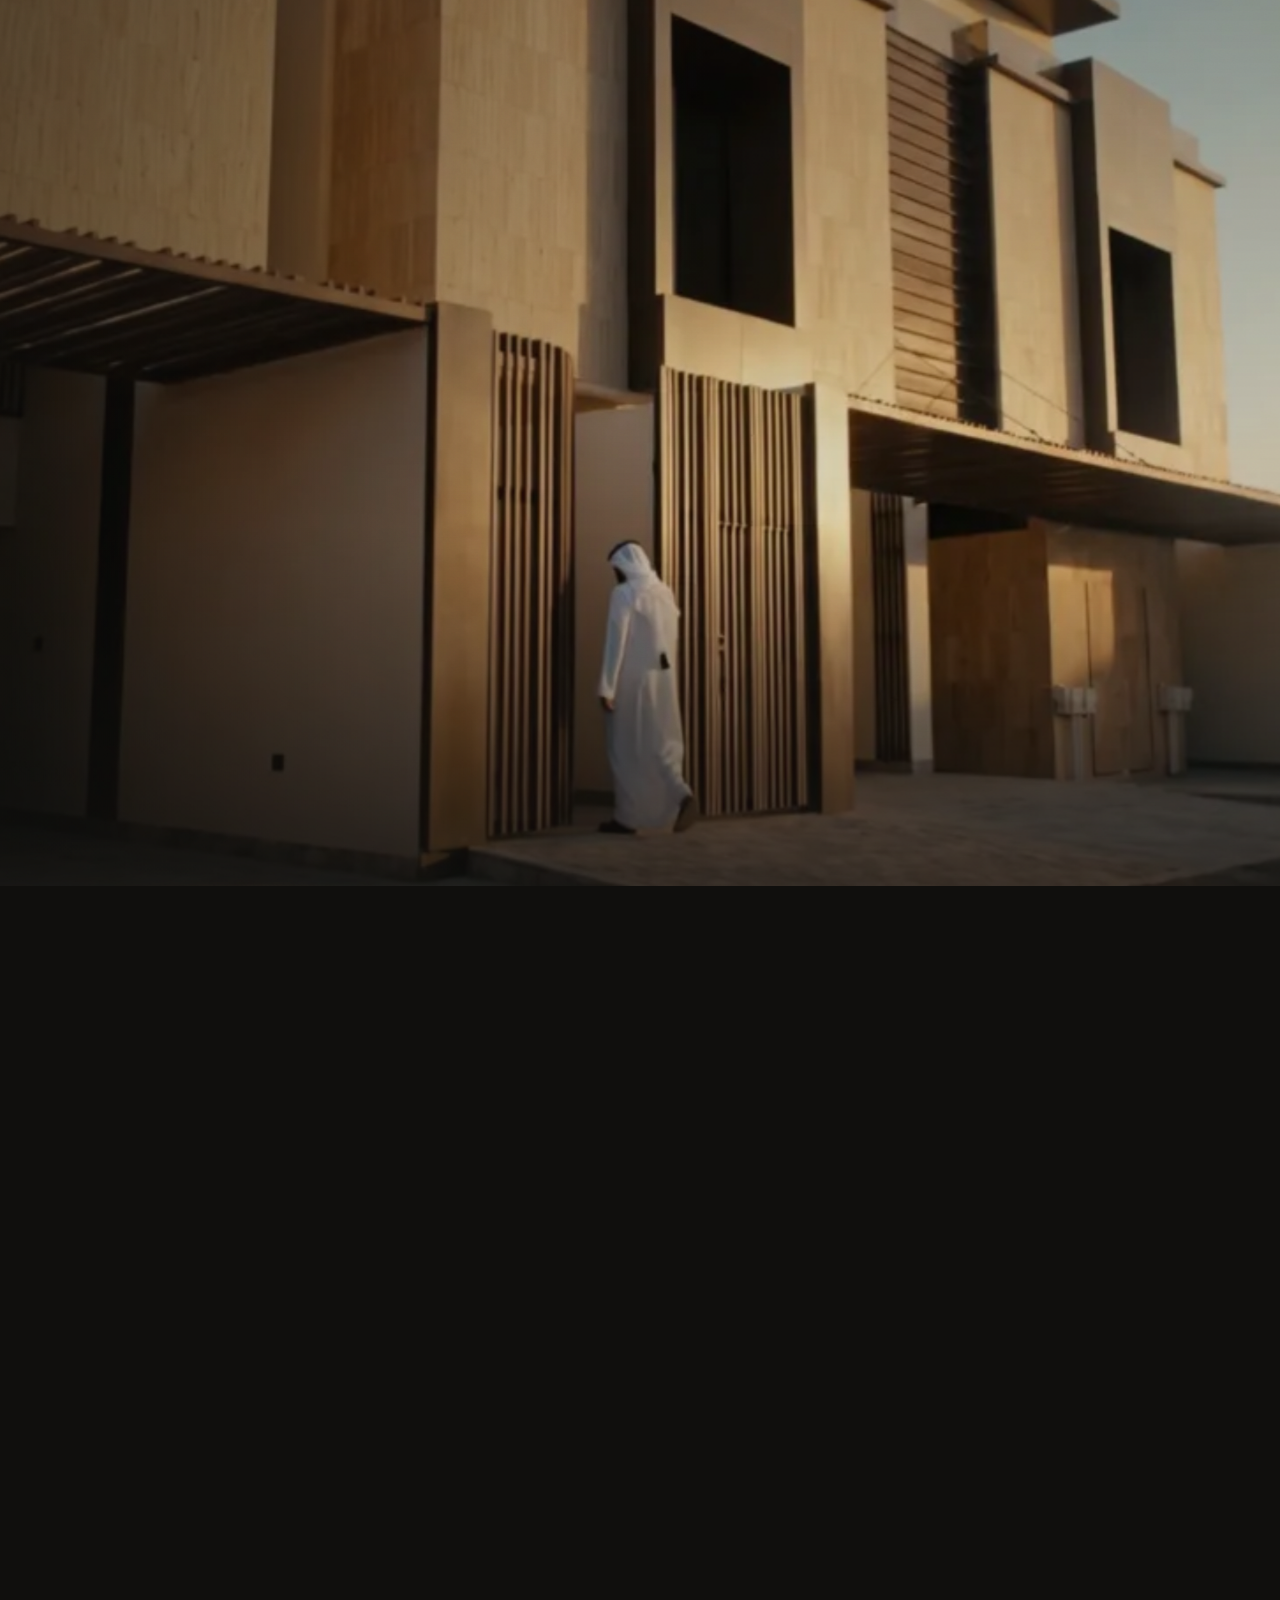
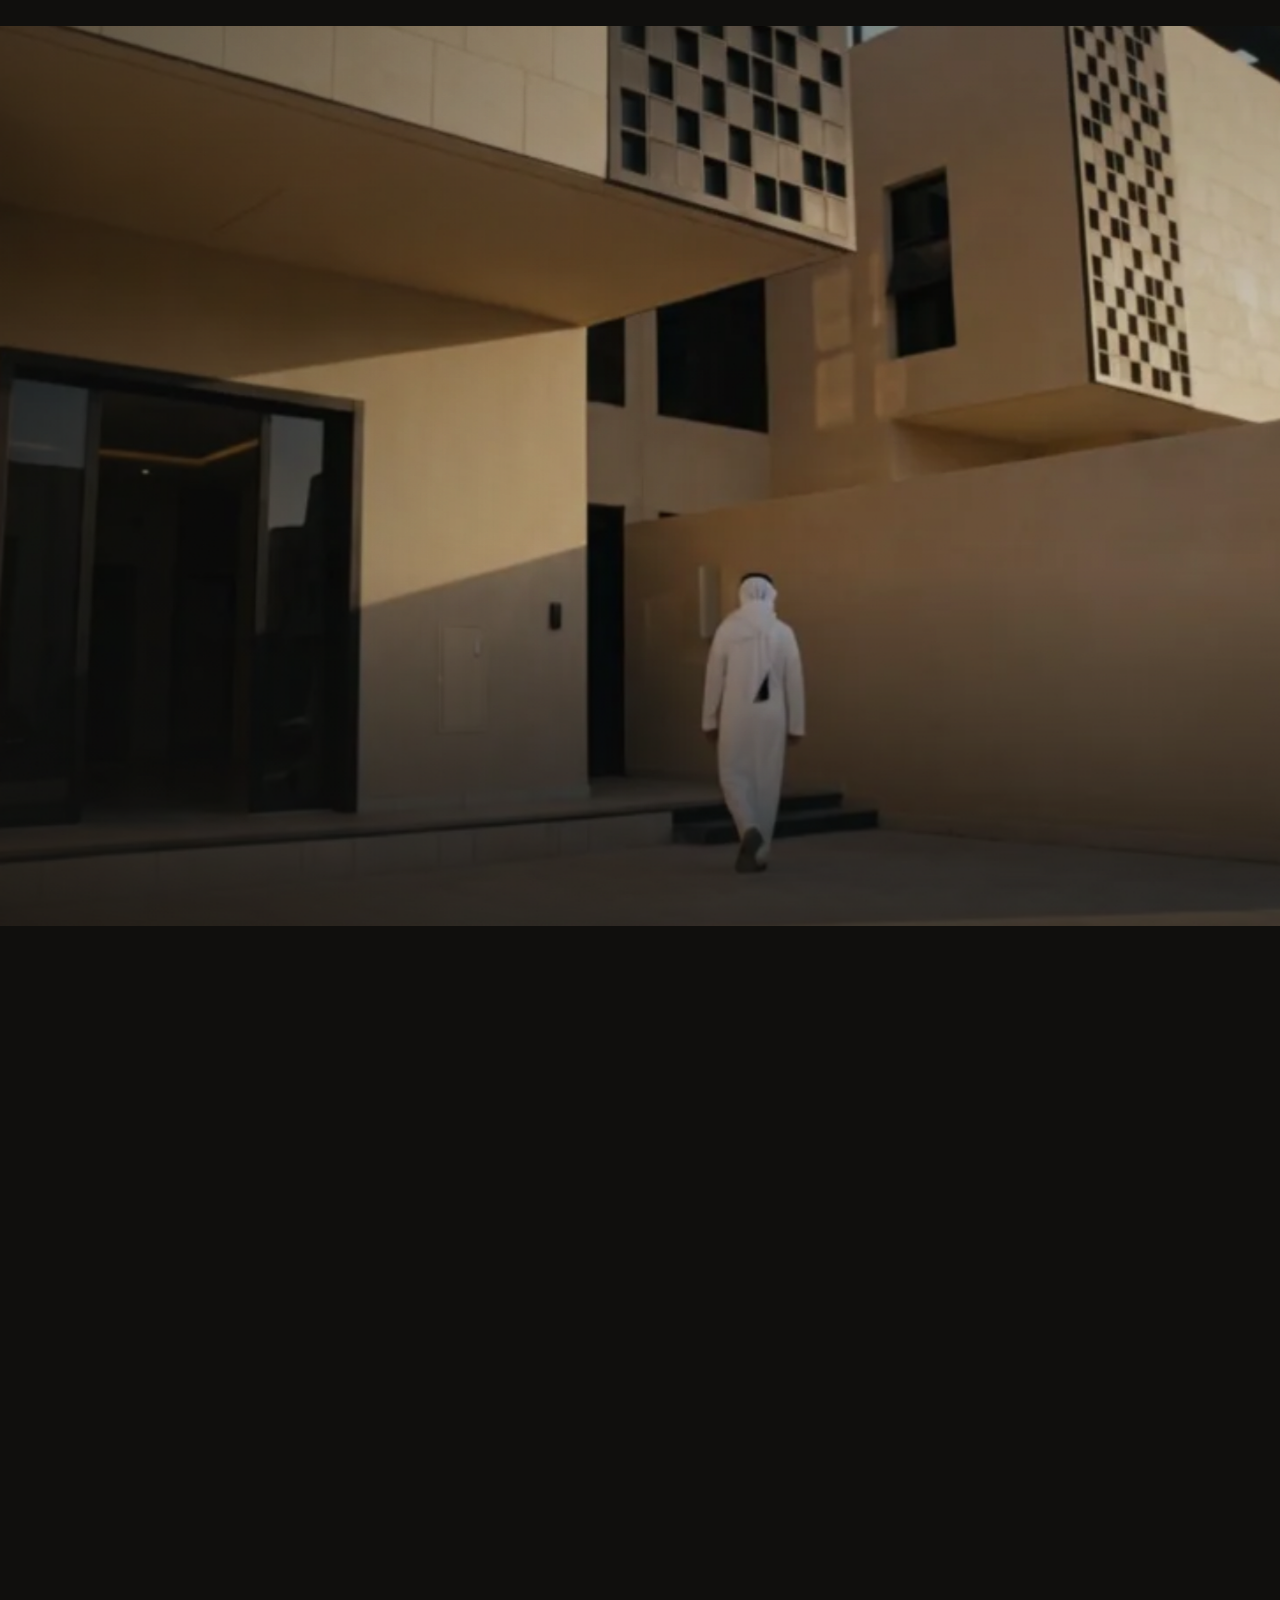
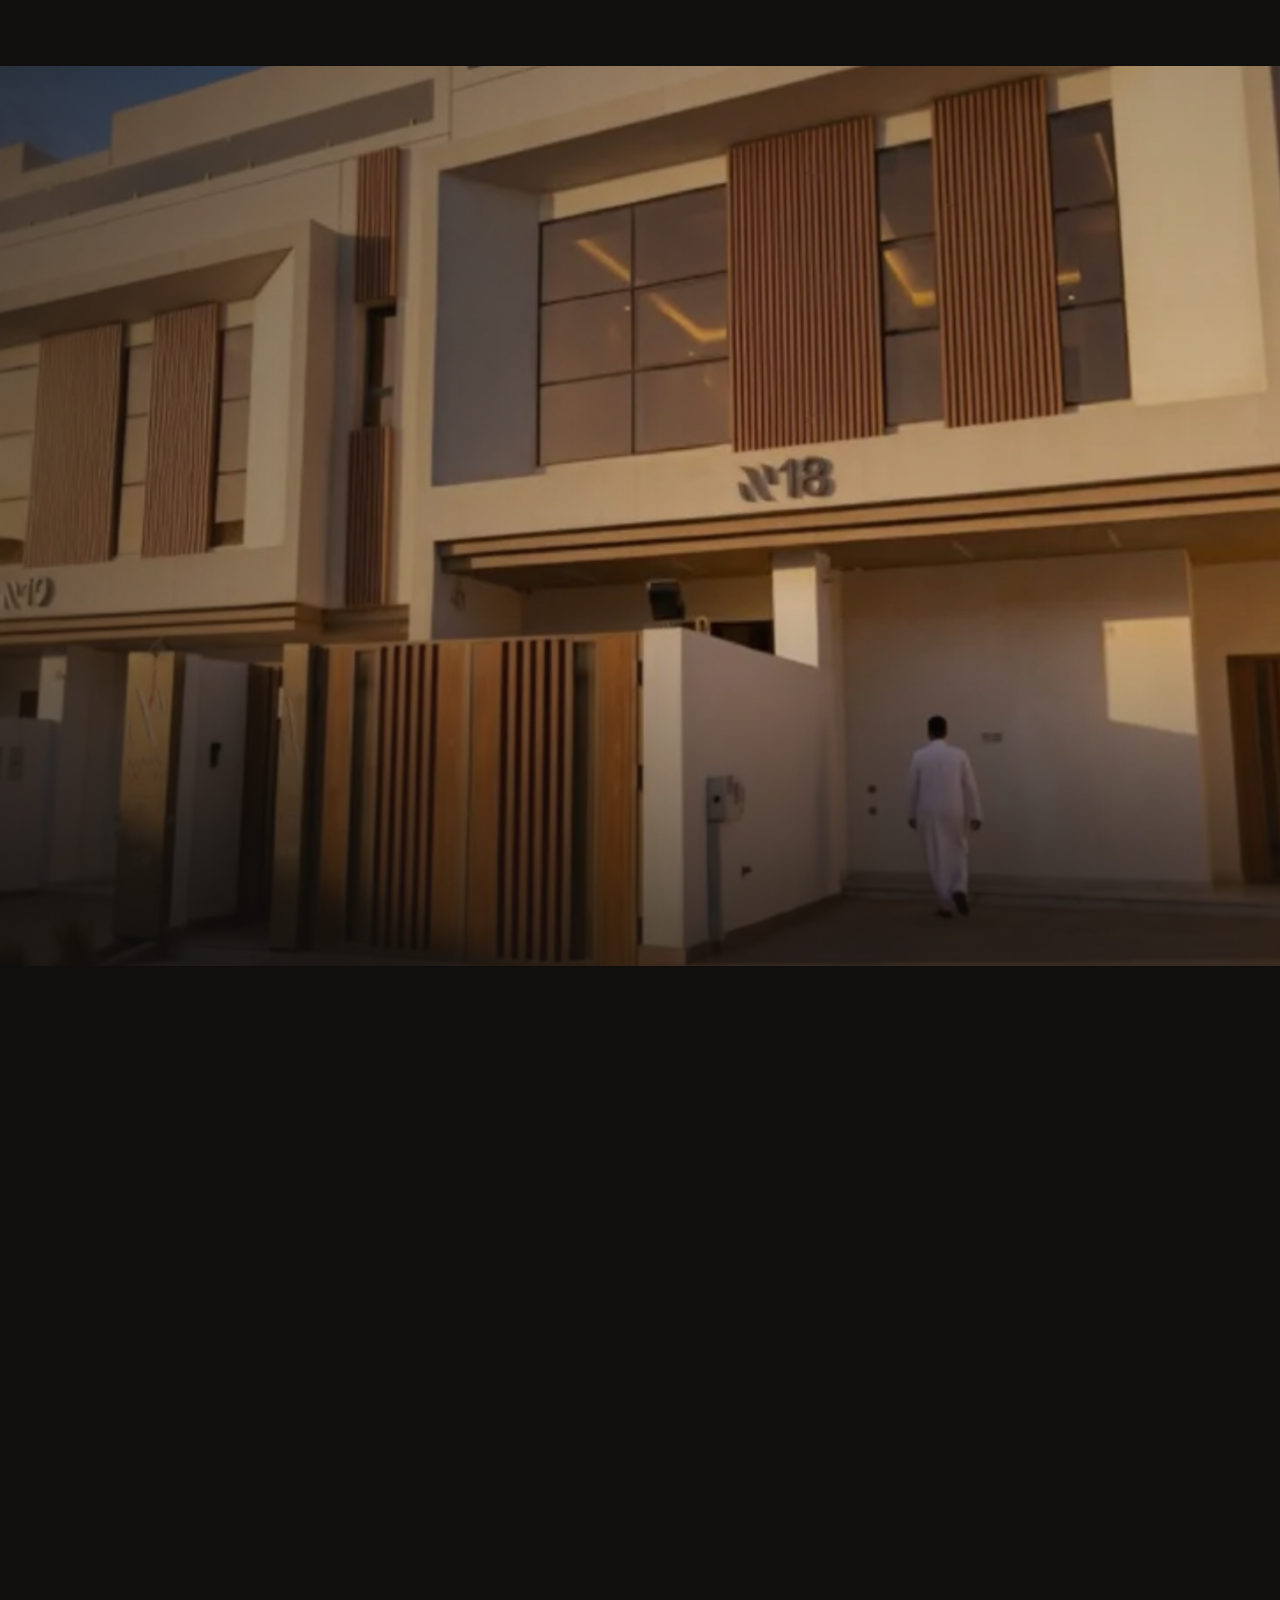
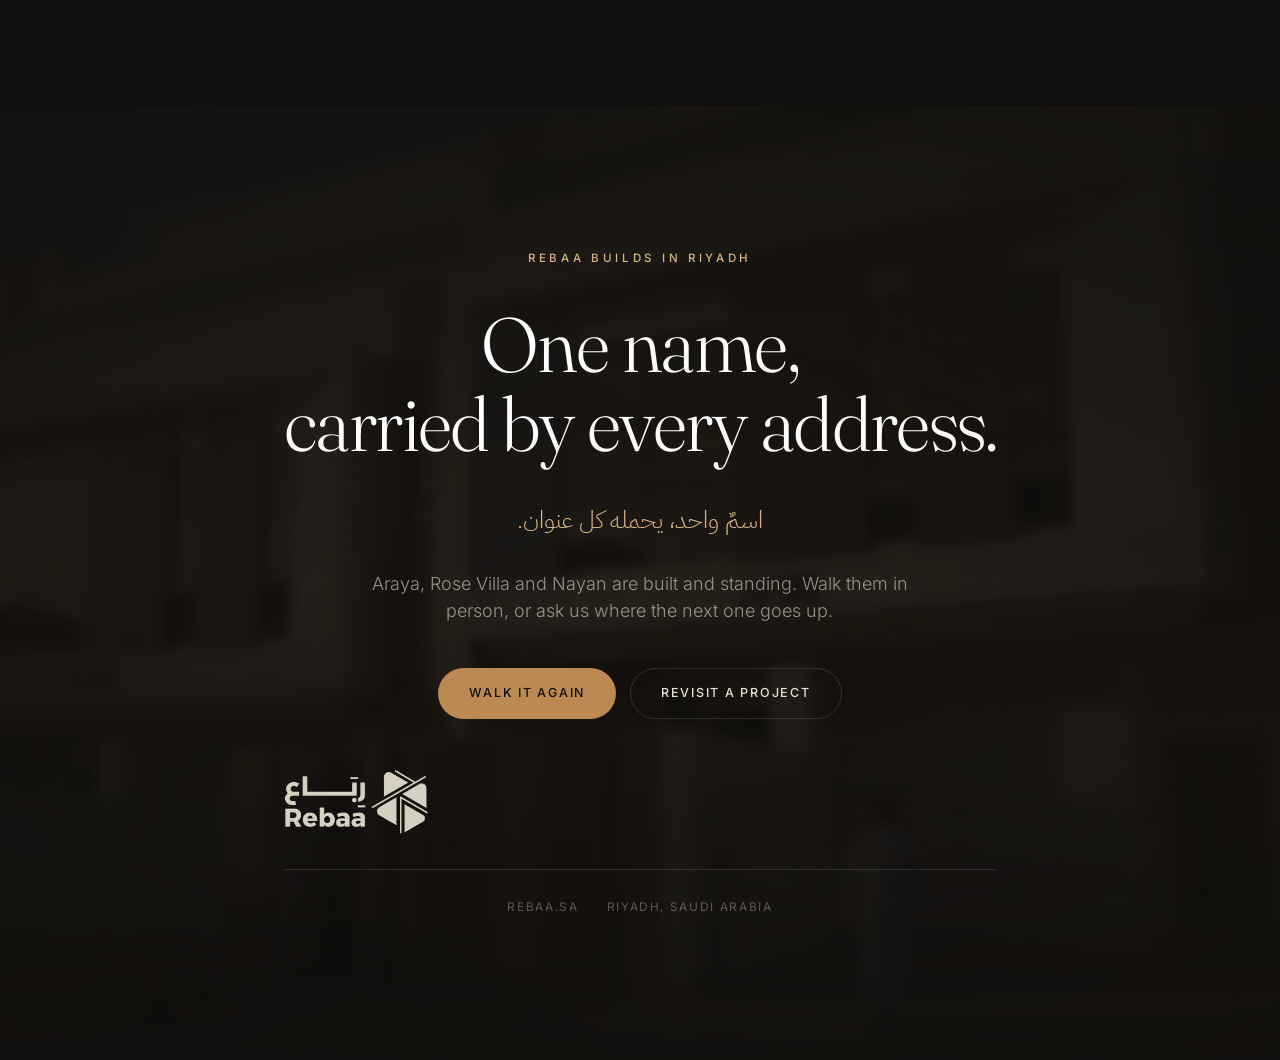
==== commit f424edca: "Smoother scrub for Rose Villa & Nayan: 96-frame sheets (2x temporal resolution); Araya stays 48 Co-A" ====
--- a/index.html
+++ b/index.html
@@ -7,8 +7,8 @@
 <meta name="description" content="A scroll-driven cinematic walk through three Rebaa developments in Riyadh: Araya, Rose Villa and Nayan." />
 <link rel="icon" type="image/png" href="assets/img/rebaa-symbol.png" />
 <link rel="preload" as="image" href="assets/img/hero.webp" />
-<link rel="stylesheet" href="assets/fonts/fonts.css?v=12" />
-<link rel="stylesheet" href="styles.css?v=12" />
+<link rel="stylesheet" href="assets/fonts/fonts.css?v=13" />
+<link rel="stylesheet" href="styles.css?v=13" />
 </head>
 <body>
 
@@ -107,6 +107,7 @@
           <li>Private shaded parking</li>
           <li>Townhouses</li>
         </ul>
+        <a class="chapter__more" href="araya.html">Explore Araya →</a>
       </div>
     </div>
   </section>
@@ -115,7 +116,7 @@
   <section class="chapter" id="rosevilla" data-index="2">
     <div class="chapter__sticky">
       <div class="chapter__media" data-media aria-hidden="true">
-        <canvas class="bgvid framecanvas" data-sheet="assets/sheets/rosevilla.webp" data-cols="8" data-rows="6" data-count="48" data-poster="assets/img/rosevilla.webp"></canvas>
+        <canvas class="bgvid framecanvas" data-sheet="assets/sheets/rosevilla.webp?v=14" data-cols="12" data-rows="8" data-count="96" data-poster="assets/img/rosevilla.webp"></canvas>
         <div class="scrim"></div>
         <div class="grain" aria-hidden="true"></div>
       </div>
@@ -135,6 +136,7 @@
           <li>Cantilevered canopy</li>
           <li>Detached villa</li>
         </ul>
+        <a class="chapter__more" href="rosevilla.html">Explore Rose Villa →</a>
       </div>
     </div>
   </section>
@@ -143,7 +145,7 @@
   <section class="chapter" id="nayan" data-index="3">
     <div class="chapter__sticky">
       <div class="chapter__media" data-media aria-hidden="true">
-        <canvas class="bgvid framecanvas" data-sheet="assets/sheets/nayan.webp" data-cols="8" data-rows="6" data-count="48" data-poster="assets/img/nayan.webp"></canvas>
+        <canvas class="bgvid framecanvas" data-sheet="assets/sheets/nayan.webp?v=14" data-cols="12" data-rows="8" data-count="96" data-poster="assets/img/nayan.webp"></canvas>
         <div class="scrim"></div>
         <div class="grain" aria-hidden="true"></div>
       </div>
@@ -163,6 +165,7 @@
           <li>Full-height glazing</li>
           <li>Townhouses</li>
         </ul>
+        <a class="chapter__more" href="nayan.html">Explore Nayan →</a>
       </div>
     </div>
   </section>
@@ -195,7 +198,7 @@
 
 </main>
 
-<script src="assets/vendor/lenis.min.js?v=12"></script>
-<script src="main.js?v=12"></script>
+<script src="assets/vendor/lenis.min.js?v=13"></script>
+<script src="main.js?v=13"></script>
 </body>
 </html>
--- a/styles.css
+++ b/styles.css
@@ -256,6 +256,12 @@
   color:var(--bronze-soft); line-height:1;
 }
 .chapter__line{ font-size:clamp(1rem,1.5vw,1.26rem); line-height:1.5; color:var(--stone); max-width:40ch; margin:0 0 1.5em; font-weight:300; }
+.chapter__more{
+  display:inline-block; margin-top:1.4em; font-size:.76rem; letter-spacing:.16em; text-transform:uppercase;
+  font-weight:500; color:var(--bronze-soft); border-bottom:1px solid var(--line); padding-bottom:4px;
+  transition:border-color .3s, color .3s;
+}
+.chapter__more:hover{ color:var(--paper); border-color:var(--bronze-soft); }
 .tags{ list-style:none; padding:0; margin:0; display:flex; flex-wrap:wrap; gap:10px; }
 .tags li{
   font-size:.72rem; letter-spacing:.06em; color:var(--stone-dim);
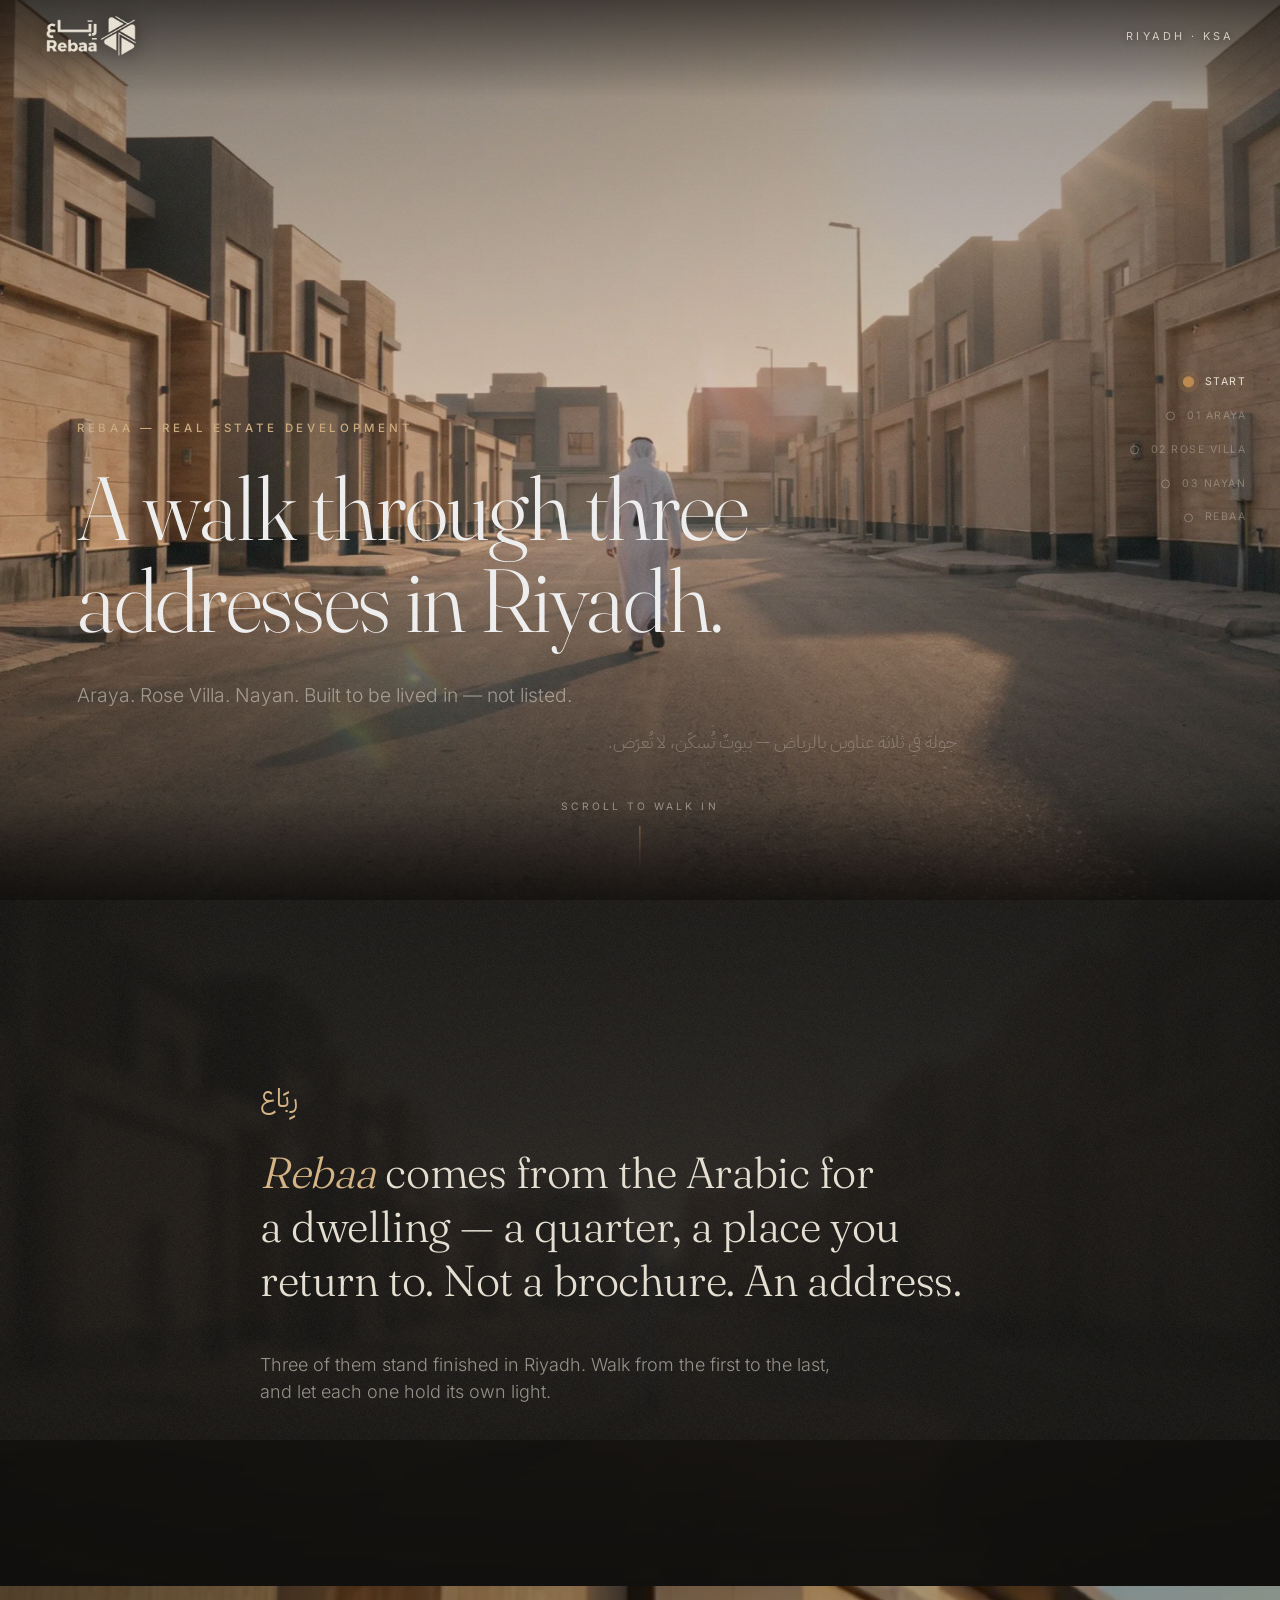
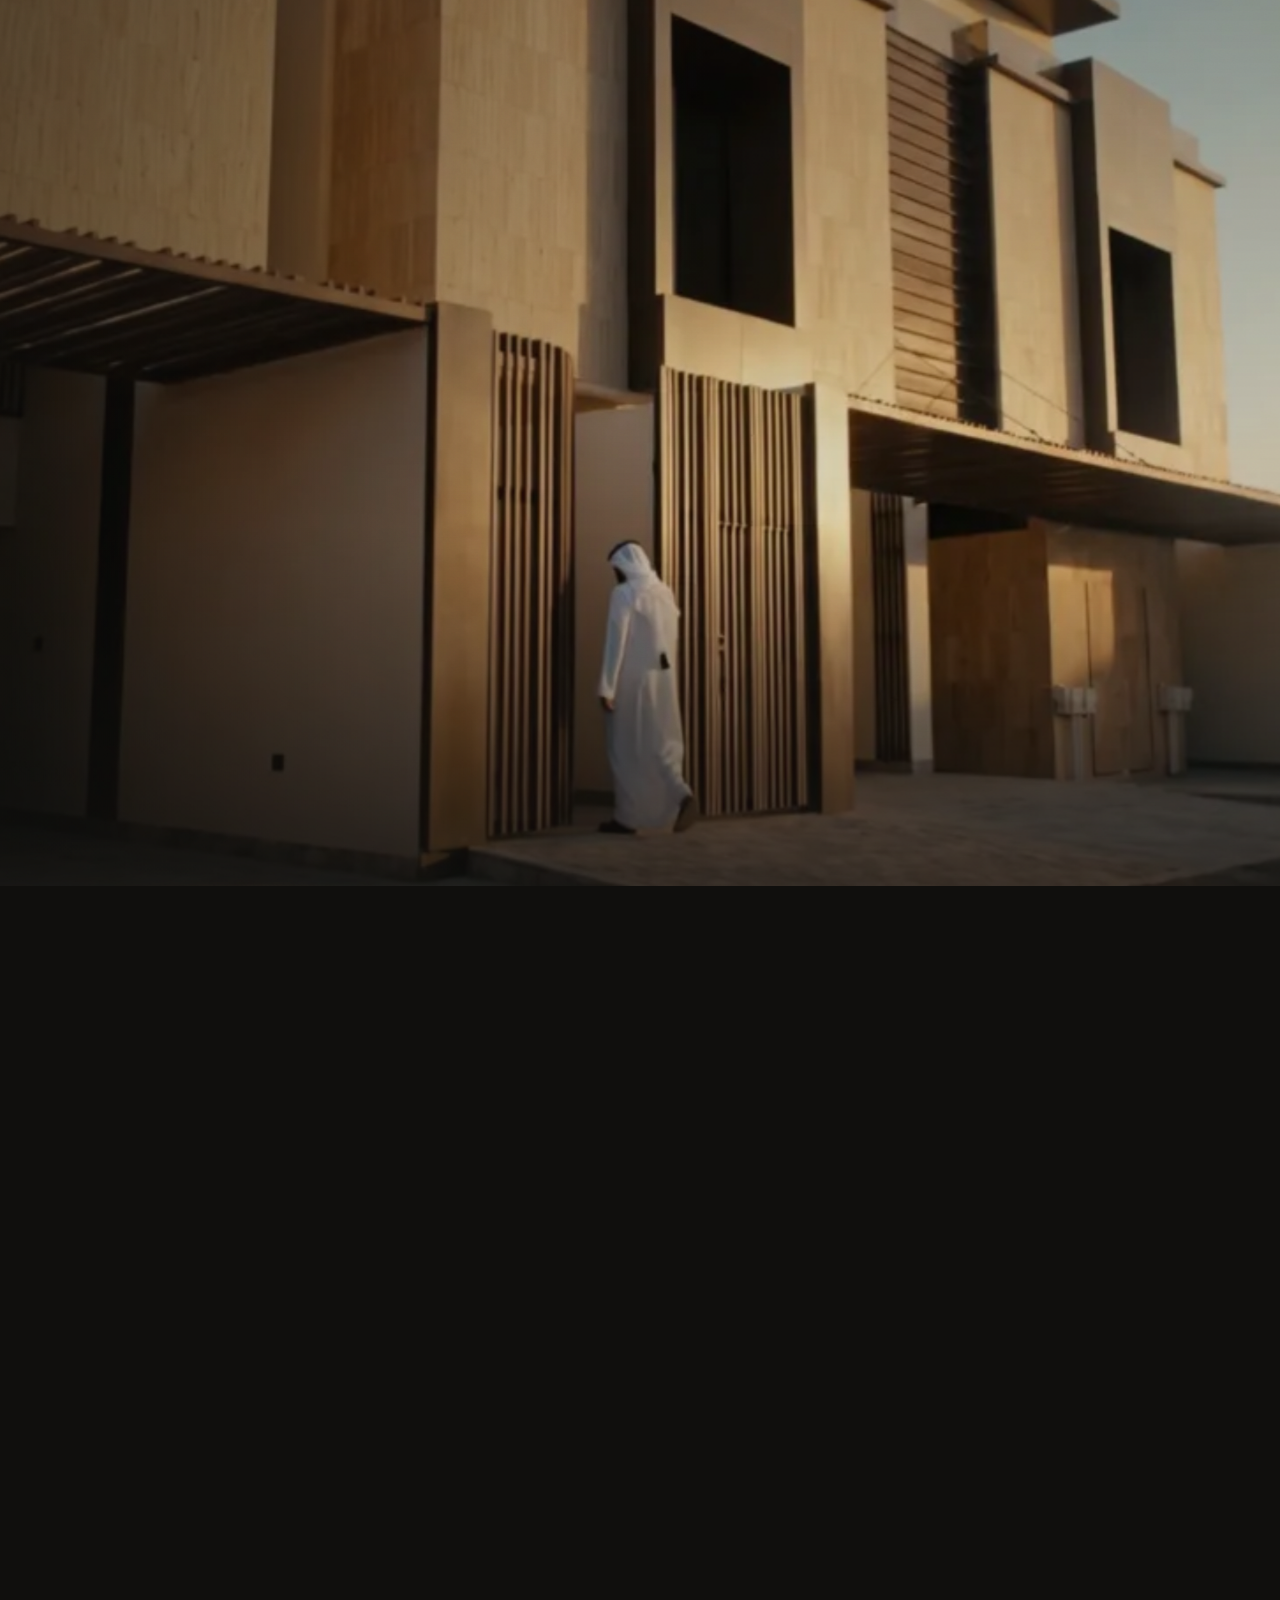
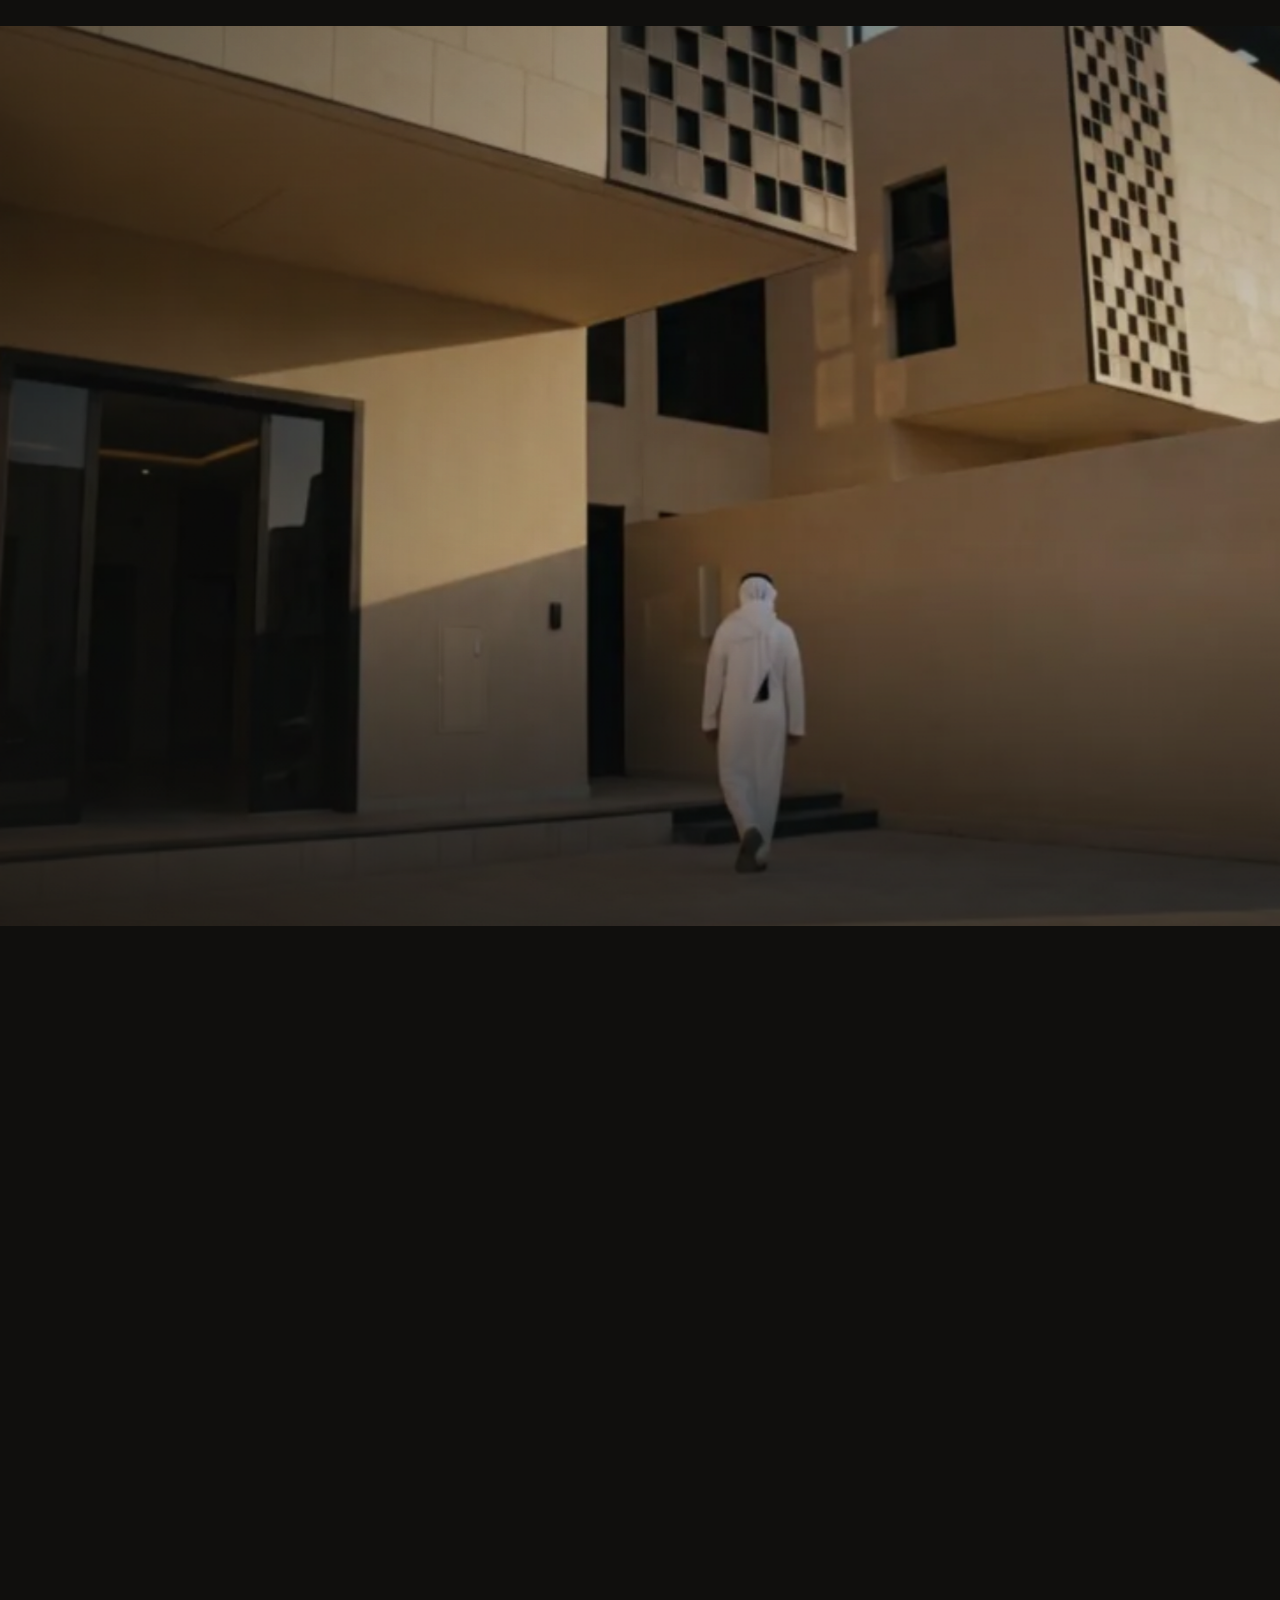
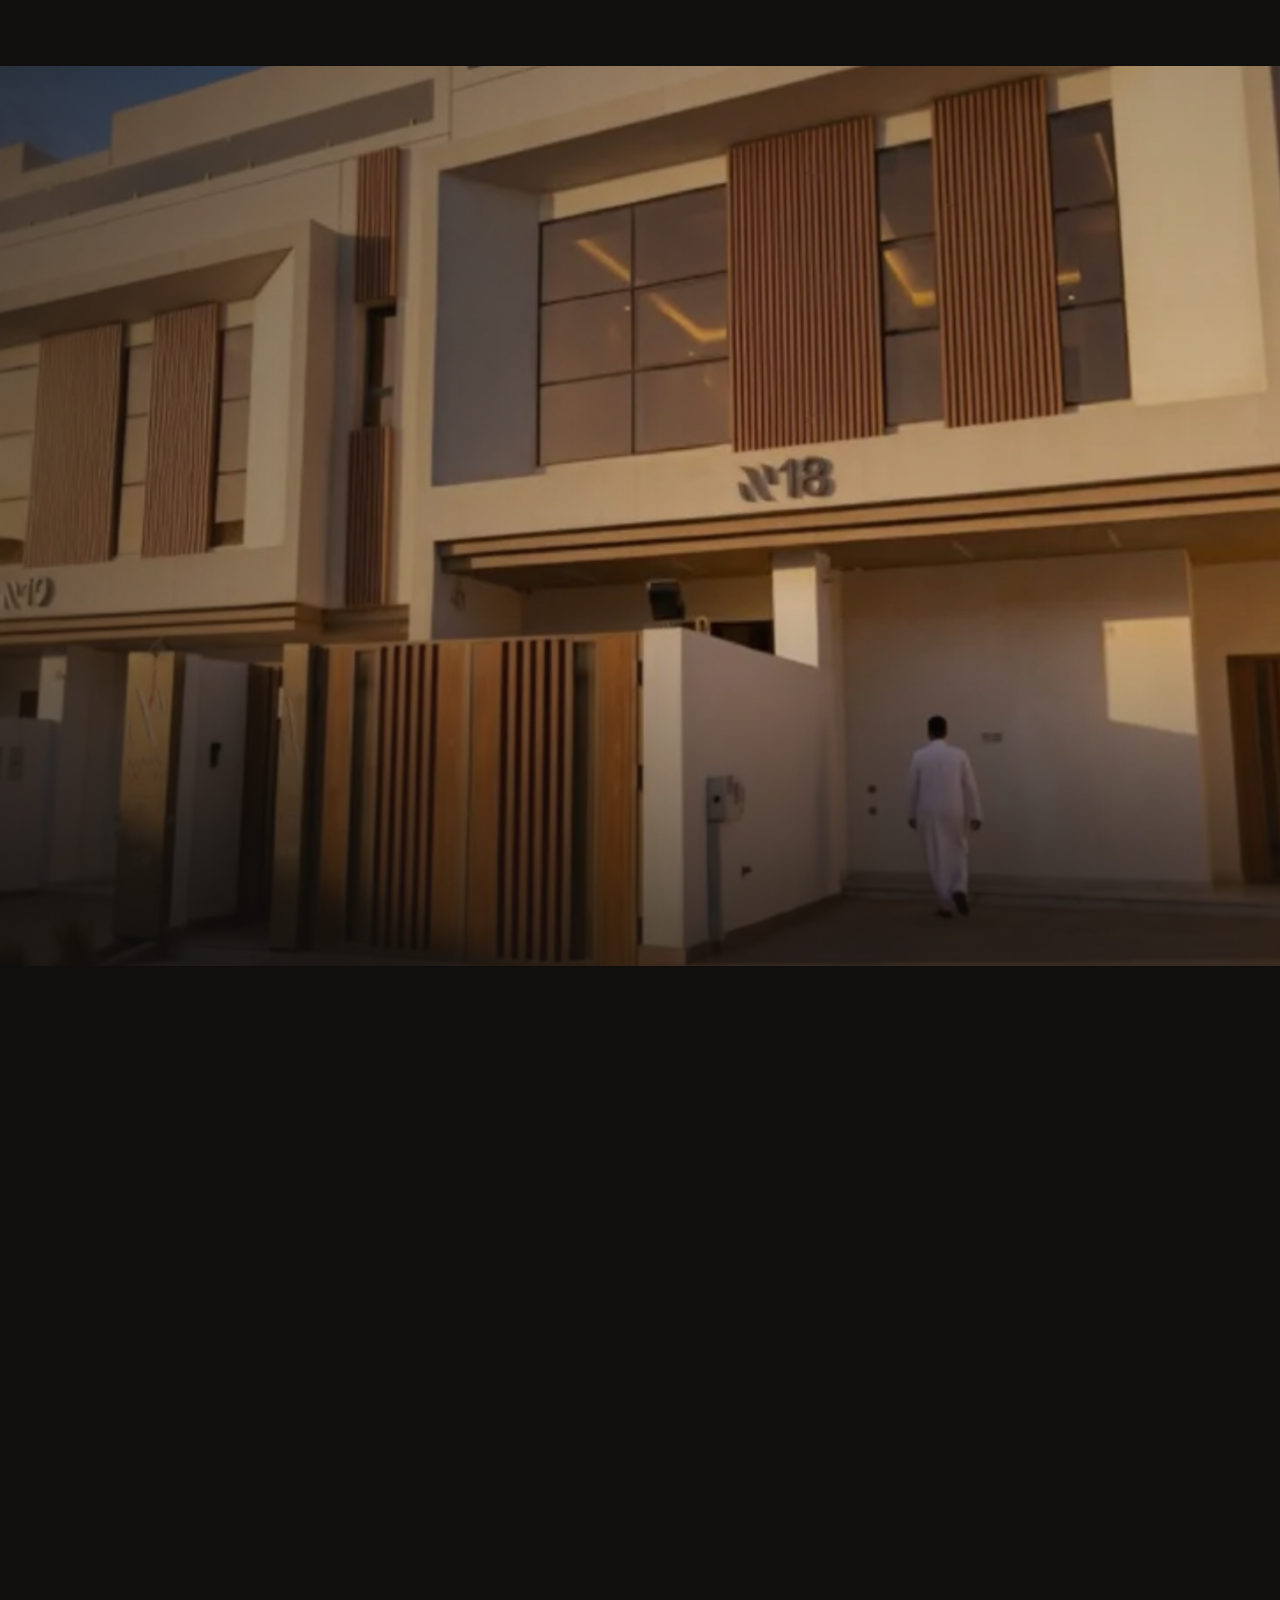
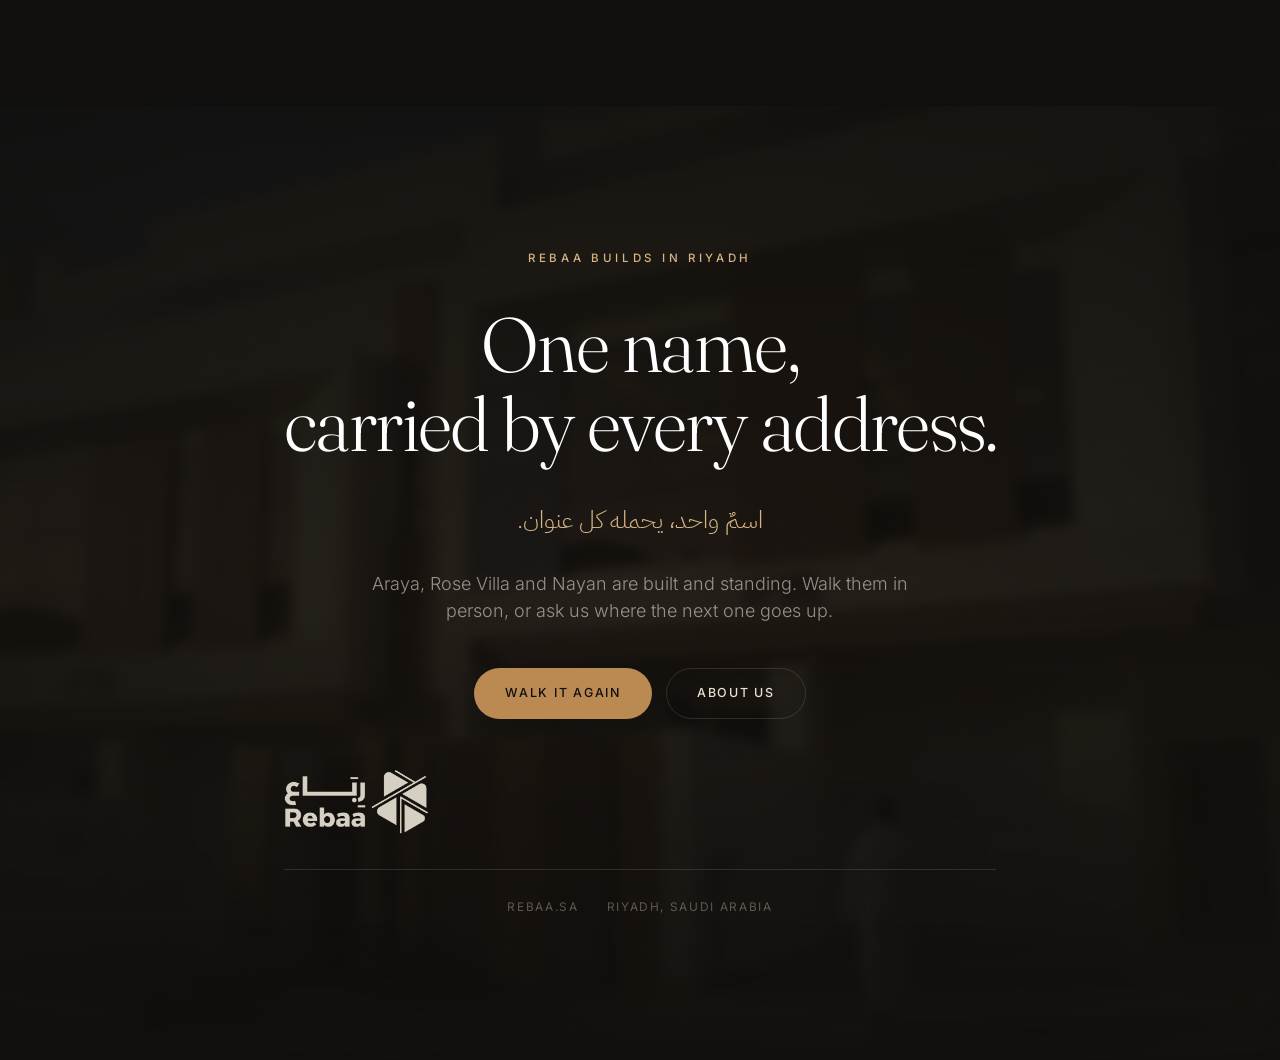
==== commit f57288f0: "Add About page (Rebaa Al Ezz) — bilingual AR/EN, services, location, WhatsApp CTA; link from homepag" ====
--- a/index.html
+++ b/index.html
@@ -186,7 +186,7 @@
       </p>
       <div class="end__actions">
         <a class="btn btn--solid" href="#hero">Walk it again</a>
-        <a class="btn btn--ghost" href="#araya">Revisit a project</a>
+        <a class="btn btn--ghost" href="about.html">About us</a>
       </div>
       <img class="end__logo" src="assets/img/rebaa-mark.png" alt="Rebaa" />
       <div class="end__meta">
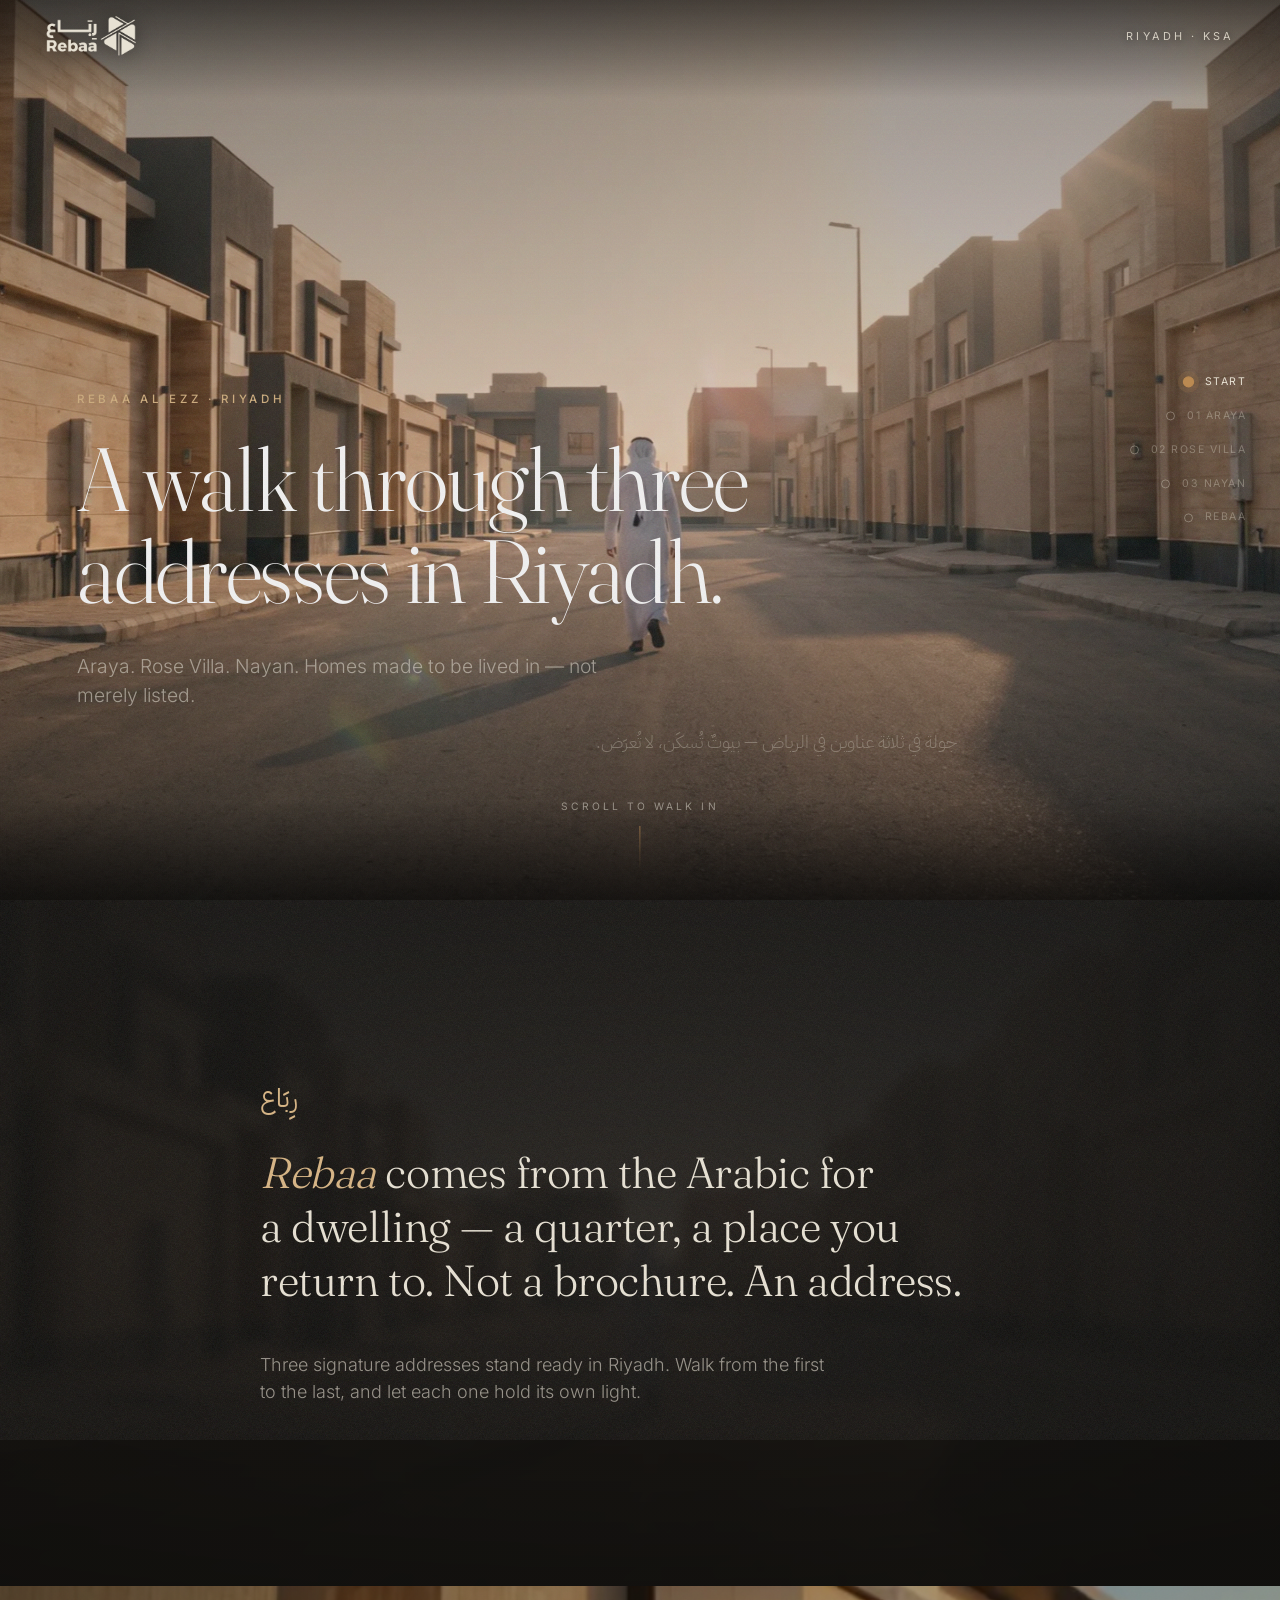
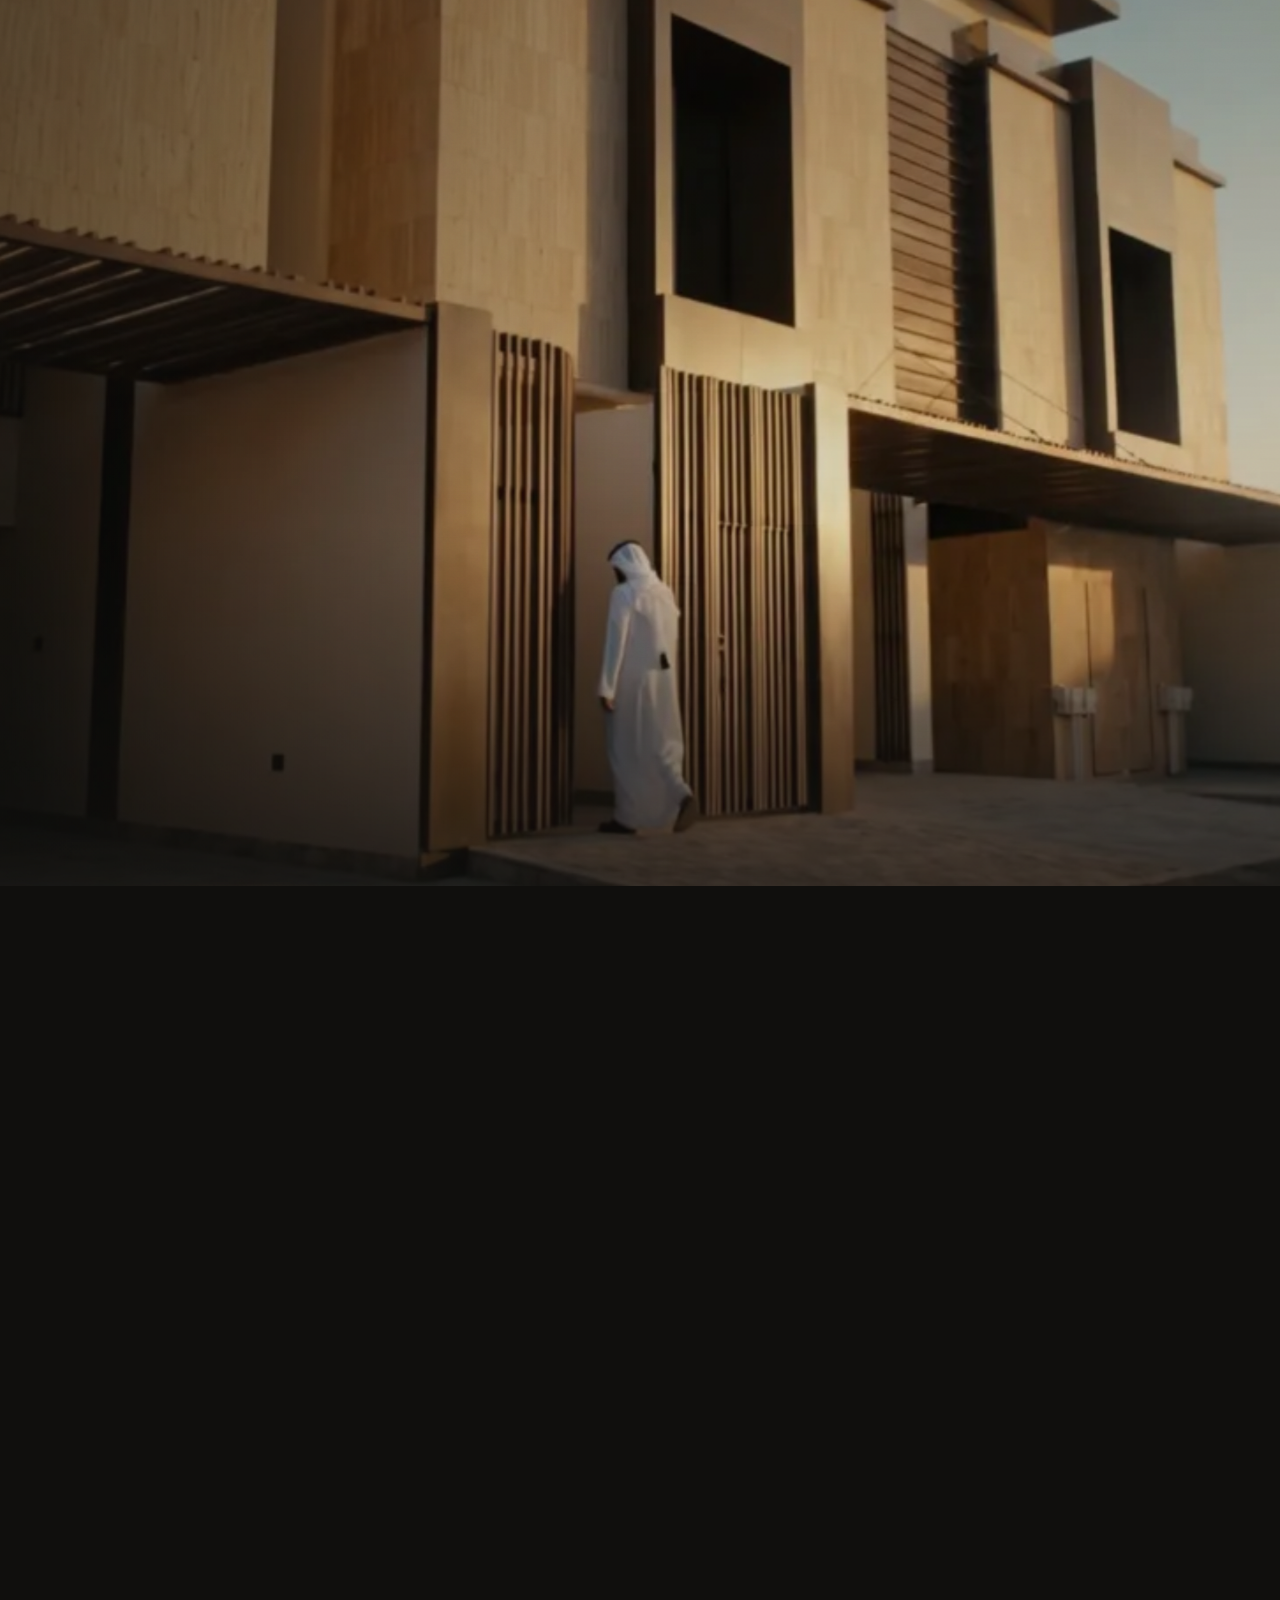
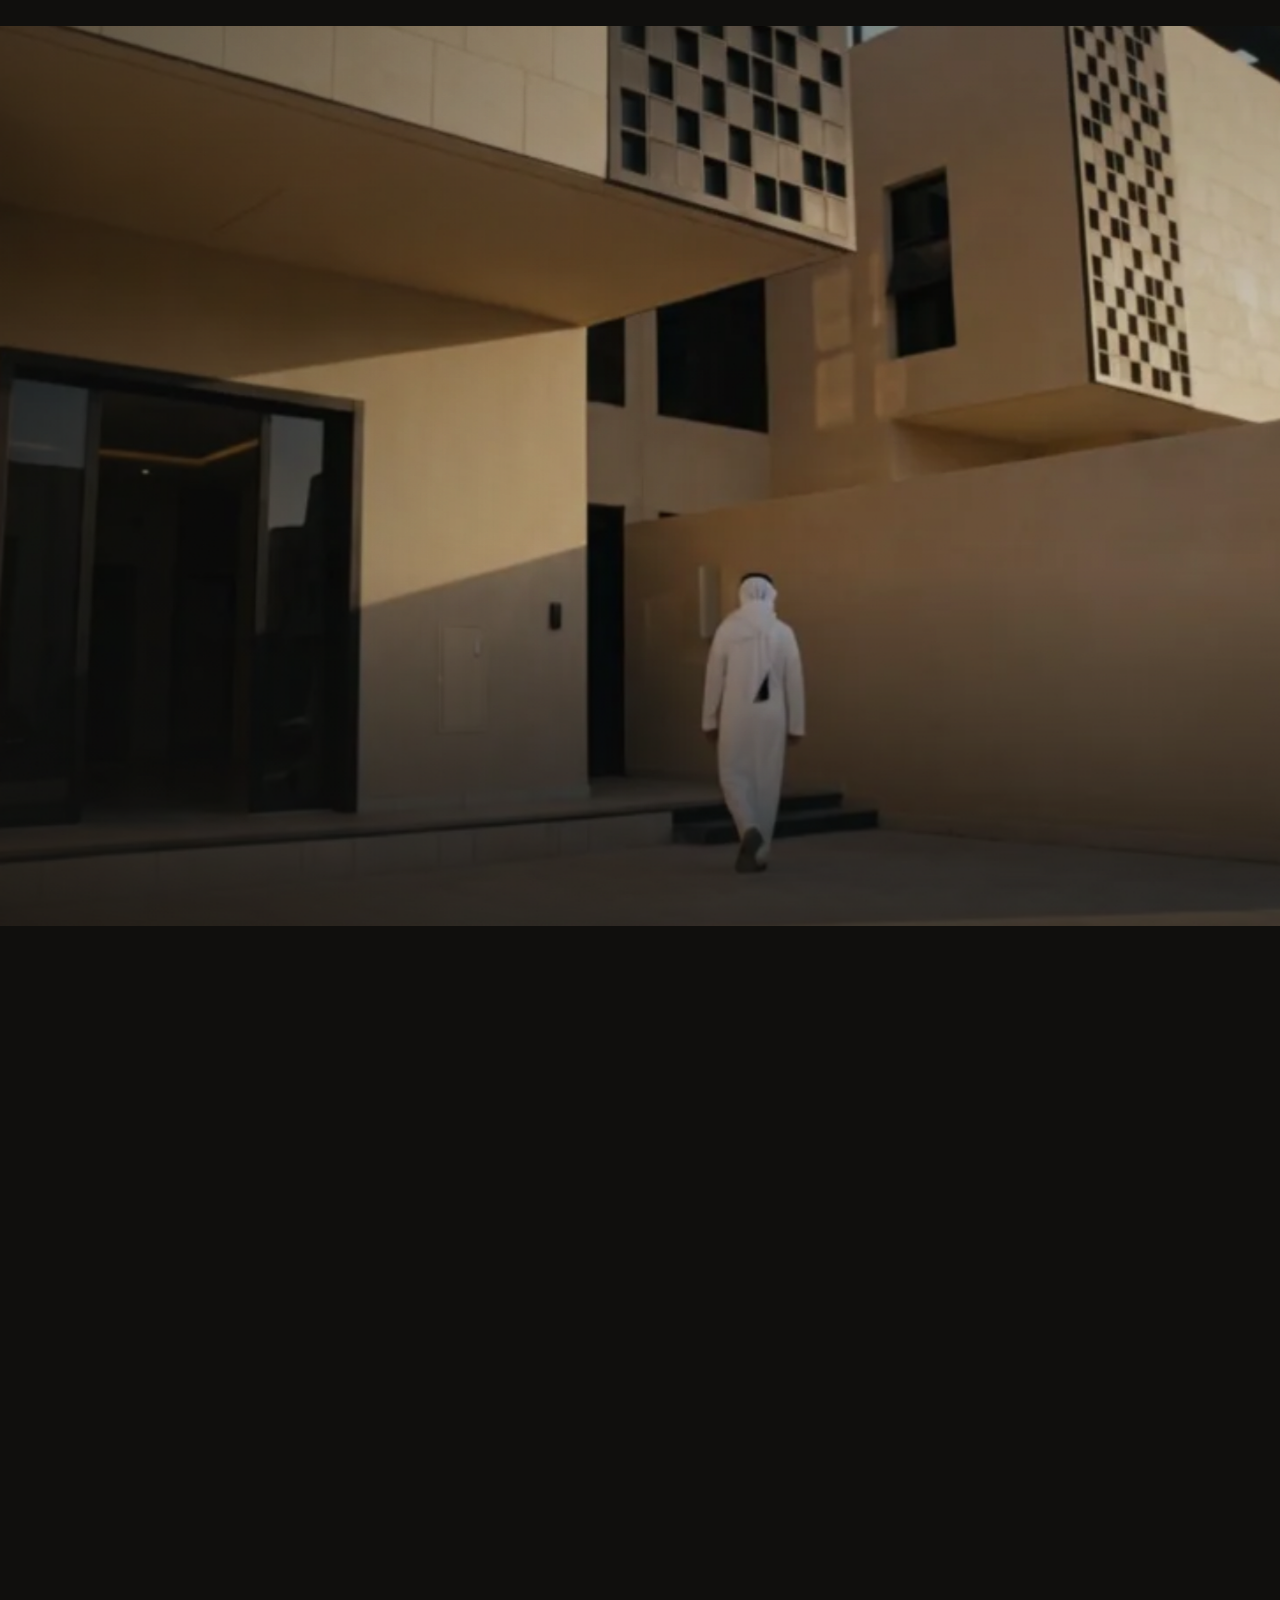
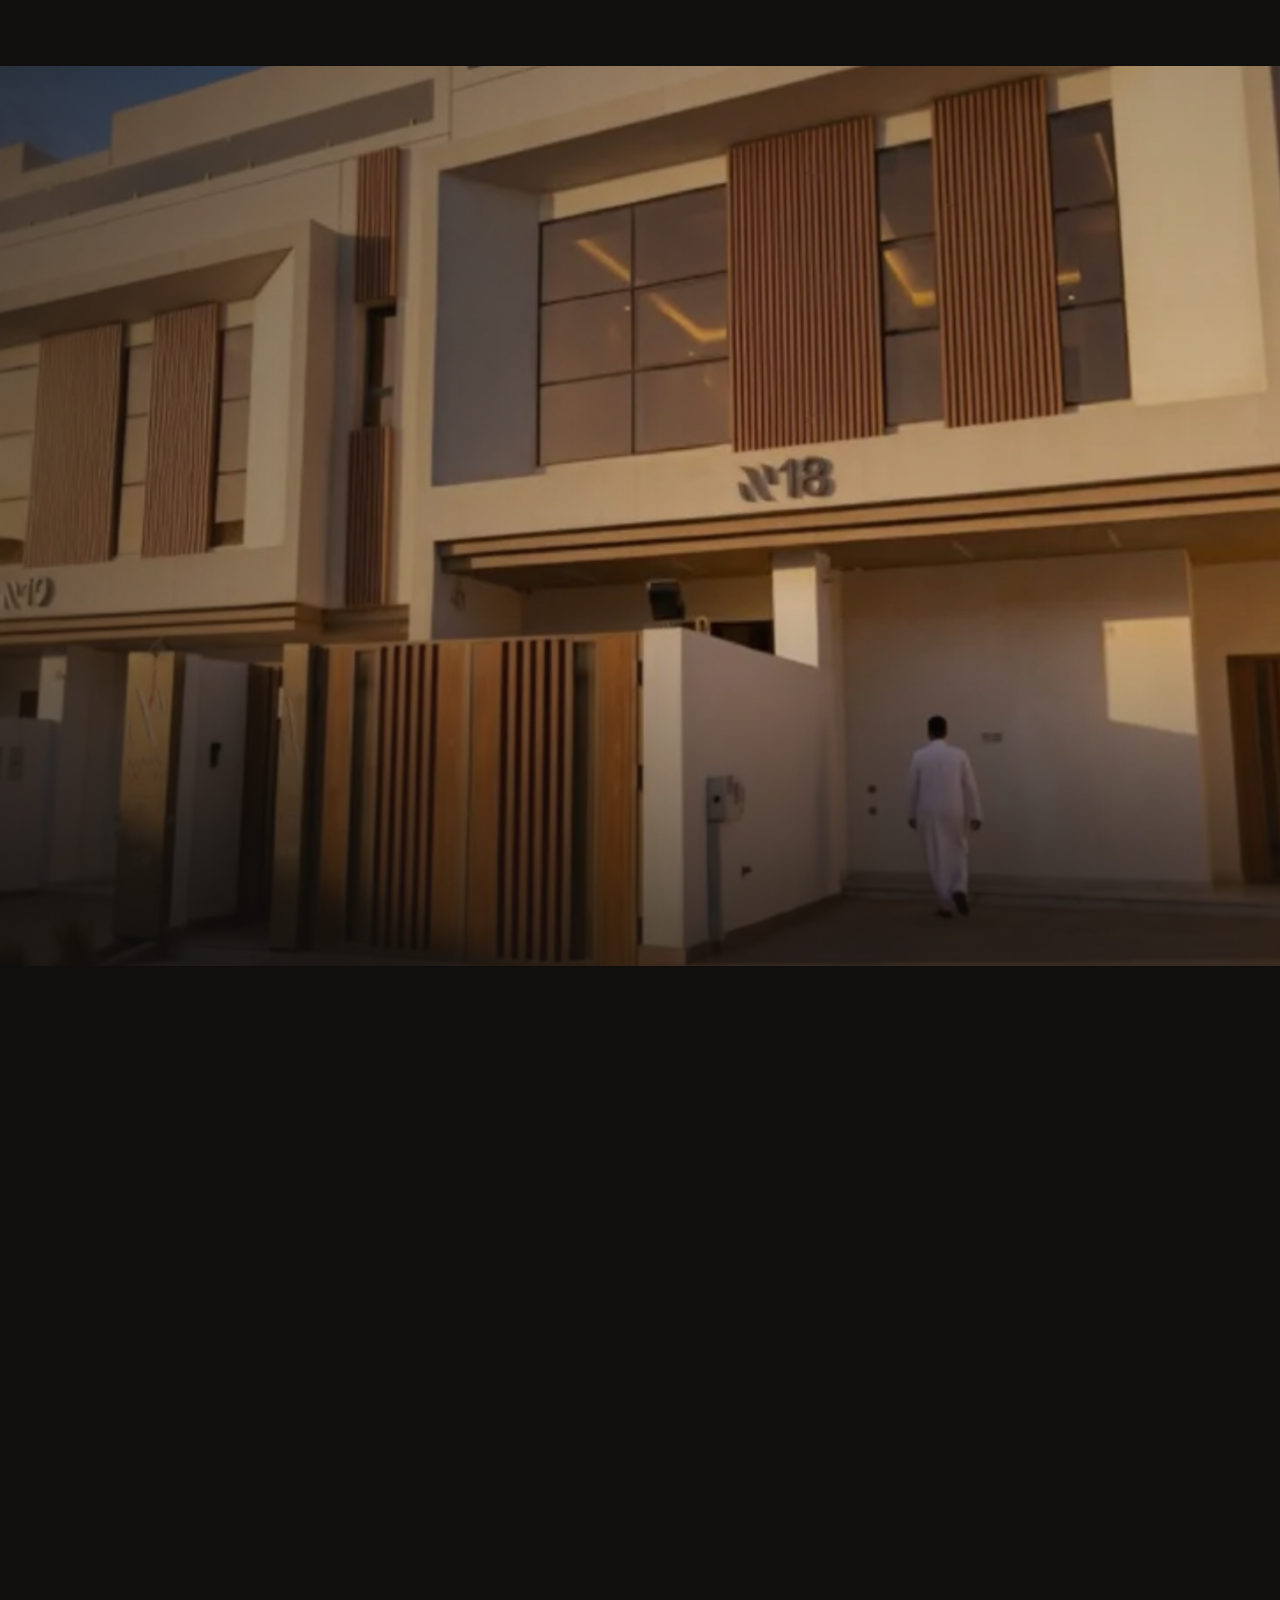
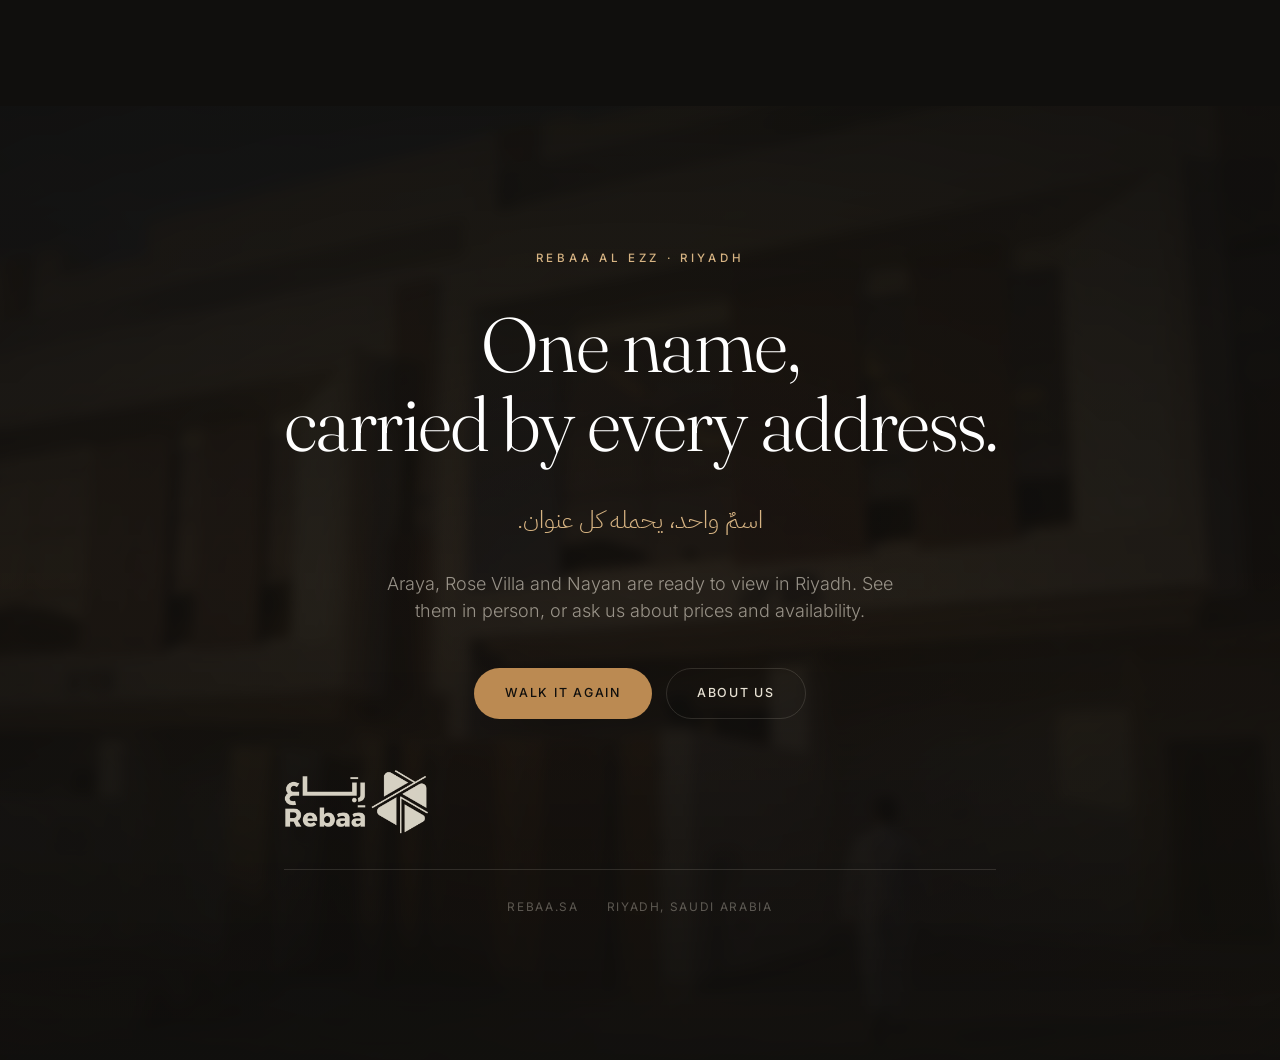
==== commit 1b963339: "Production content pass: Rebaa Al Ezz branding, MSA Arabic polish, fix offer.html sprite attrs - Reb" ====
--- a/index.html
+++ b/index.html
@@ -3,8 +3,8 @@
 <head>
 <meta charset="utf-8" />
 <meta name="viewport" content="width=device-width, initial-scale=1, viewport-fit=cover" />
-<title>Rebaa — The Walk</title>
-<meta name="description" content="A scroll-driven cinematic walk through three Rebaa developments in Riyadh: Araya, Rose Villa and Nayan." />
+<title>Rebaa Al Ezz — Real Estate, Riyadh</title>
+<meta name="description" content="Rebaa Al Ezz — real-estate marketing, brokerage and auctions in Riyadh. Explore three signature addresses: Araya, Rose Villa and Nayan." />
 <link rel="icon" type="image/png" href="assets/img/rebaa-symbol.png" />
 <link rel="preload" as="image" href="assets/img/hero.webp" />
 <link rel="stylesheet" href="assets/fonts/fonts.css?v=13" />
@@ -14,7 +14,7 @@
 
 <!-- Preloader -->
 <div class="preloader" id="preloader" aria-hidden="true">
-  <img class="preloader__logo" src="assets/img/rebaa-lockup.png" alt="Rebaa — Real Estate Development" />
+  <img class="preloader__logo" src="assets/img/rebaa-lockup.png" alt="Rebaa Al Ezz — Real Estate" />
   <div class="preloader__bar"><span id="preloaderFill"></span></div>
 </div>
 
@@ -26,8 +26,8 @@
 
 <!-- Fixed brand header -->
 <header class="topbar">
-  <a href="#hero" class="wordmark" aria-label="Rebaa — home">
-    <img class="wordmark__img" src="assets/img/rebaa-mark.png" alt="Rebaa" />
+  <a href="#hero" class="wordmark" aria-label="Rebaa Al Ezz — home">
+    <img class="wordmark__img" src="assets/img/rebaa-mark.png" alt="Rebaa Al Ezz" />
   </a>
   <span class="topbar__meta">Riyadh · KSA</span>
 </header>
@@ -53,10 +53,10 @@
       <div class="grain" aria-hidden="true"></div>
     </div>
     <div class="hero__content">
-      <p class="eyebrow">Rebaa — Real Estate Development</p>
+      <p class="eyebrow">Rebaa Al Ezz · Riyadh</p>
       <h1 class="hero__title">A walk through three<br />addresses in Riyadh.</h1>
-      <p class="hero__sub">Araya. Rose Villa. Nayan. Built to be lived in — not listed.</p>
-      <p class="hero__ar" dir="rtl" lang="ar">جولة في ثلاثة عناوين بالرياض — بيوتٌ تُسكَن، لا تُعرَض.</p>
+      <p class="hero__sub">Araya. Rose Villa. Nayan. Homes made to be lived in — not merely listed.</p>
+      <p class="hero__ar" dir="rtl" lang="ar">جولة في ثلاثة عناوين في الرياض — بيوتٌ تُسكَن، لا تُعرَض.</p>
     </div>
     <a href="#intro" class="scrollcue" aria-label="Scroll to begin">
       <span>Scroll to walk in</span>
@@ -77,8 +77,8 @@
         return to. Not a brochure. An address.
       </p>
       <p class="intro__body">
-        Three of them stand finished in Riyadh. Walk from the first to the last,
-        and let each one hold its own light.
+        Three signature addresses stand ready in Riyadh. Walk from the first to
+        the last, and let each one hold its own light.
       </p>
     </div>
   </section>
@@ -177,12 +177,12 @@
       <div class="scrim scrim--veil"></div>
     </div>
     <div class="end__inner">
-      <p class="eyebrow">Rebaa builds in Riyadh</p>
+      <p class="eyebrow">Rebaa Al Ezz · Riyadh</p>
       <h2 class="end__title">One name,<br />carried by every address.</h2>
       <p class="end__ar" dir="rtl" lang="ar">اسمٌ واحد، يحمله كل عنوان.</p>
       <p class="end__body">
-        Araya, Rose Villa and Nayan are built and standing. Walk them in person,
-        or ask us where the next one goes up.
+        Araya, Rose Villa and Nayan are ready to view in Riyadh. See them in
+        person, or ask us about prices and availability.
       </p>
       <div class="end__actions">
         <a class="btn btn--solid" href="#hero">Walk it again</a>
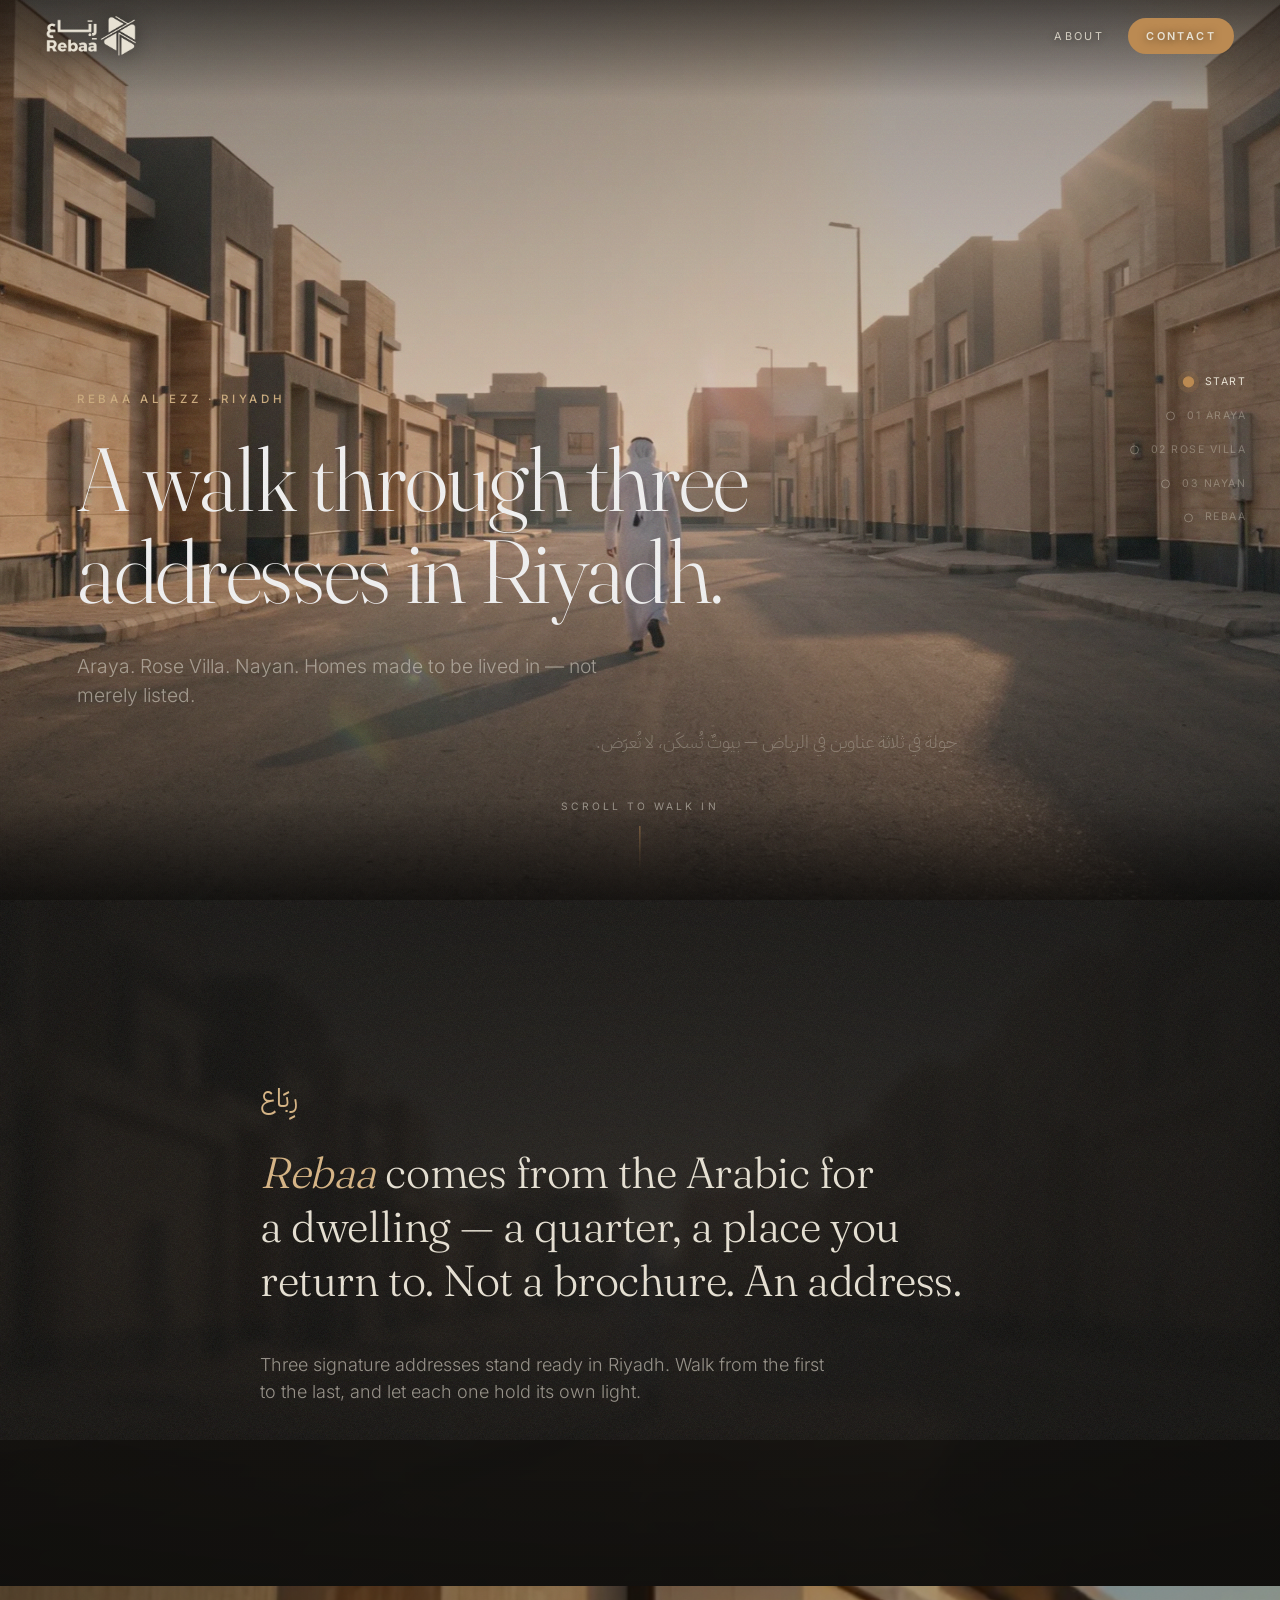
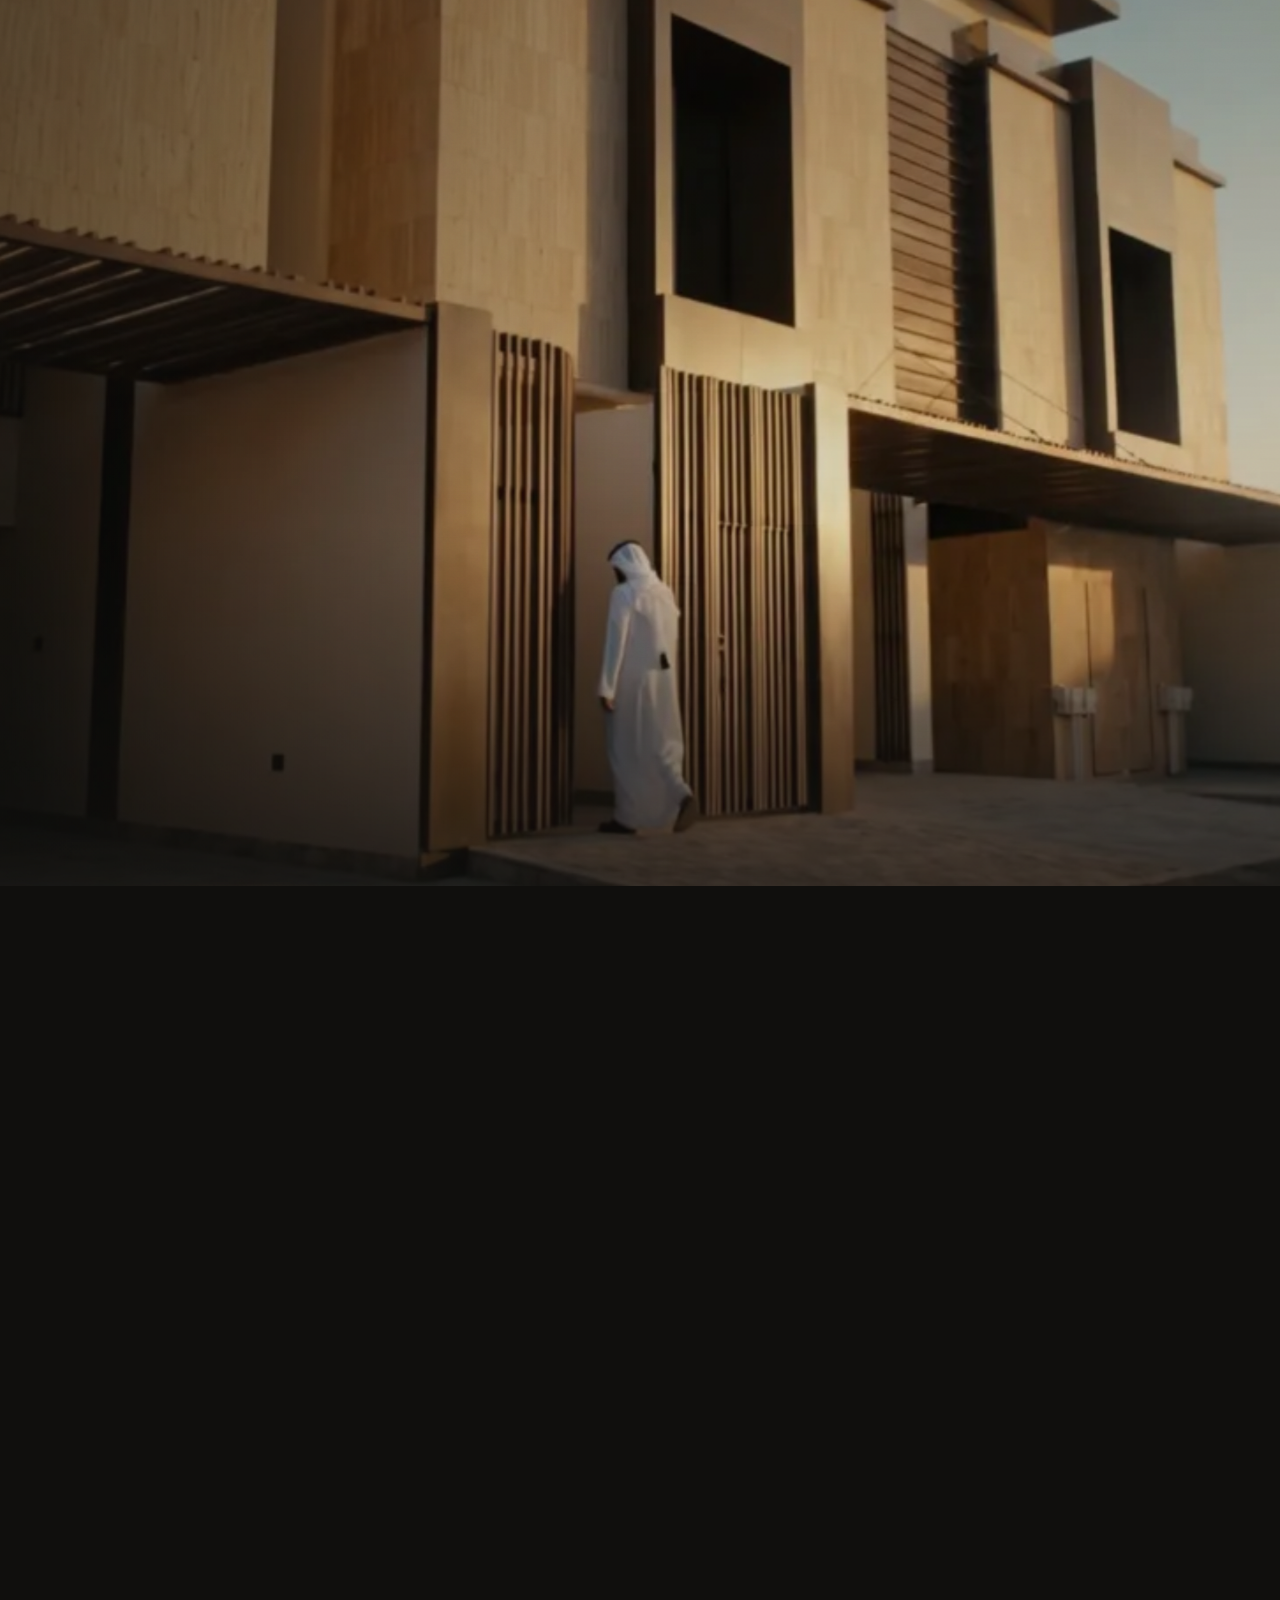
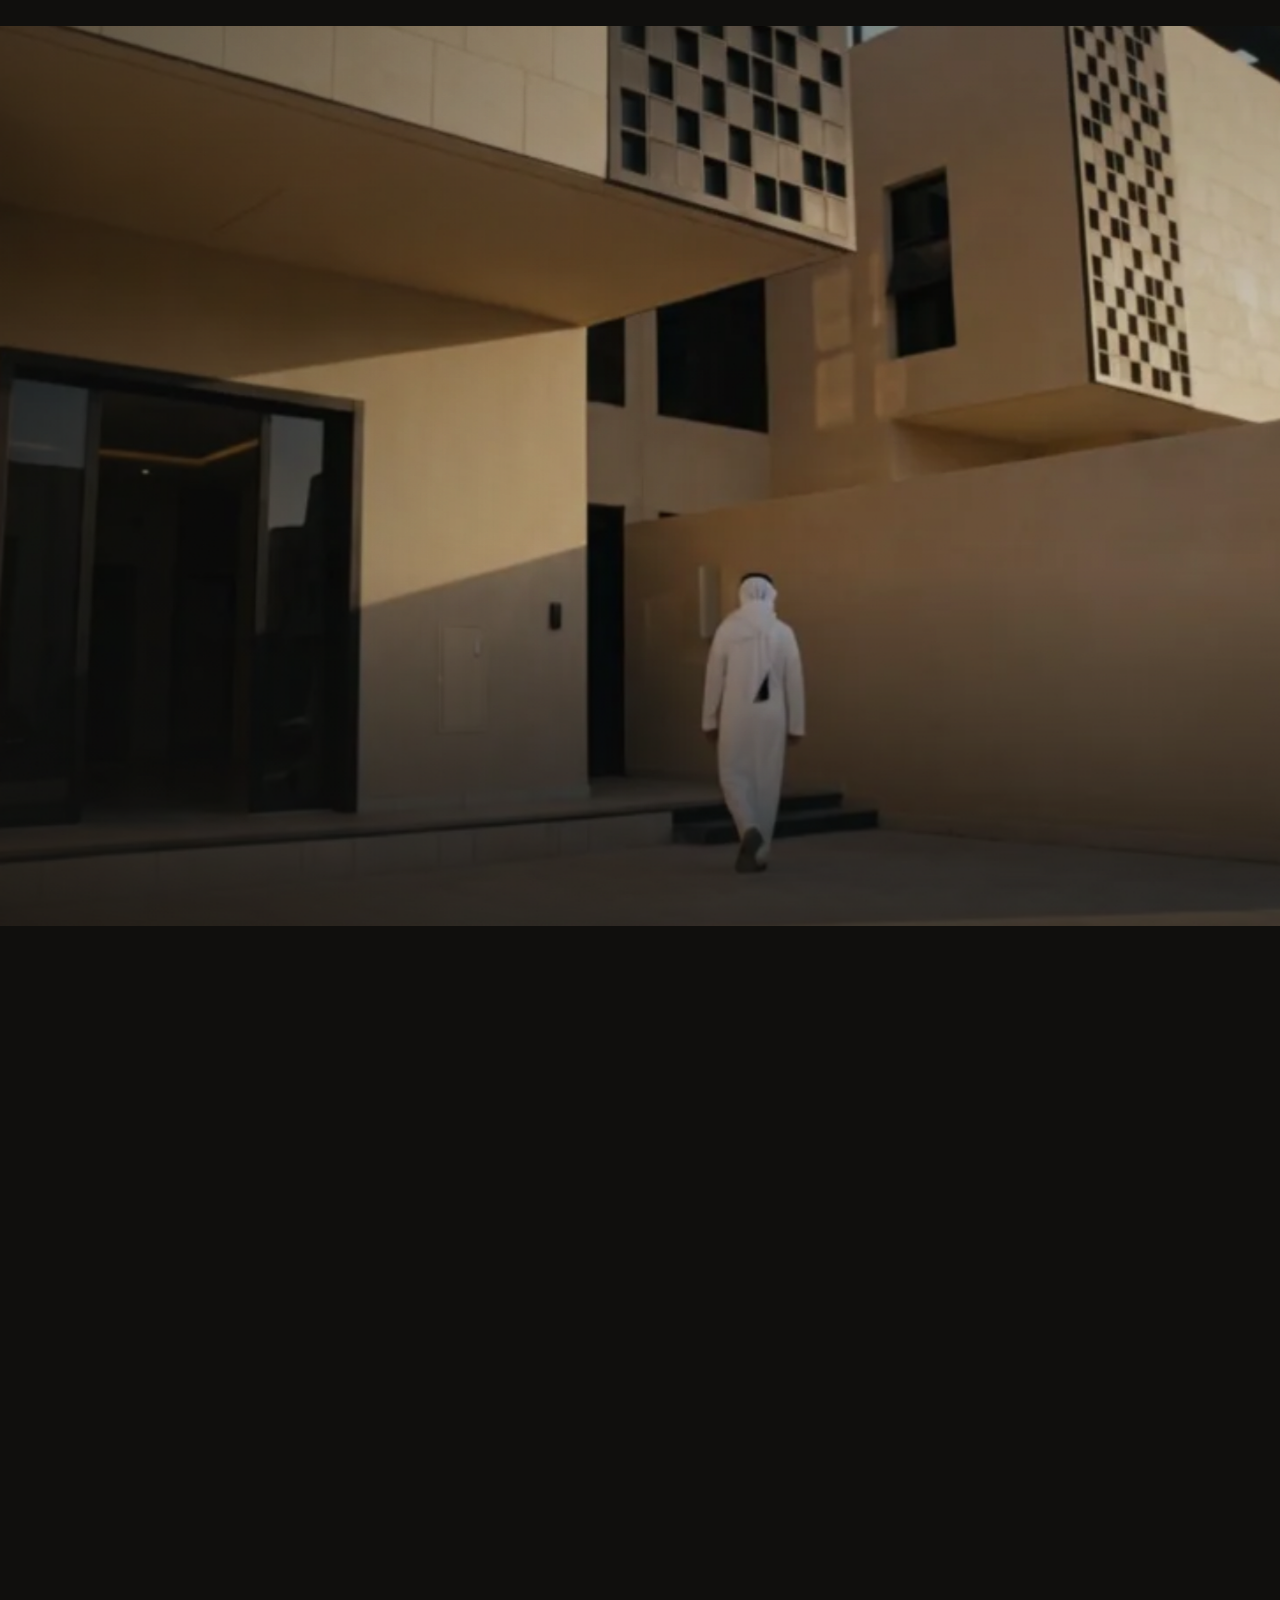
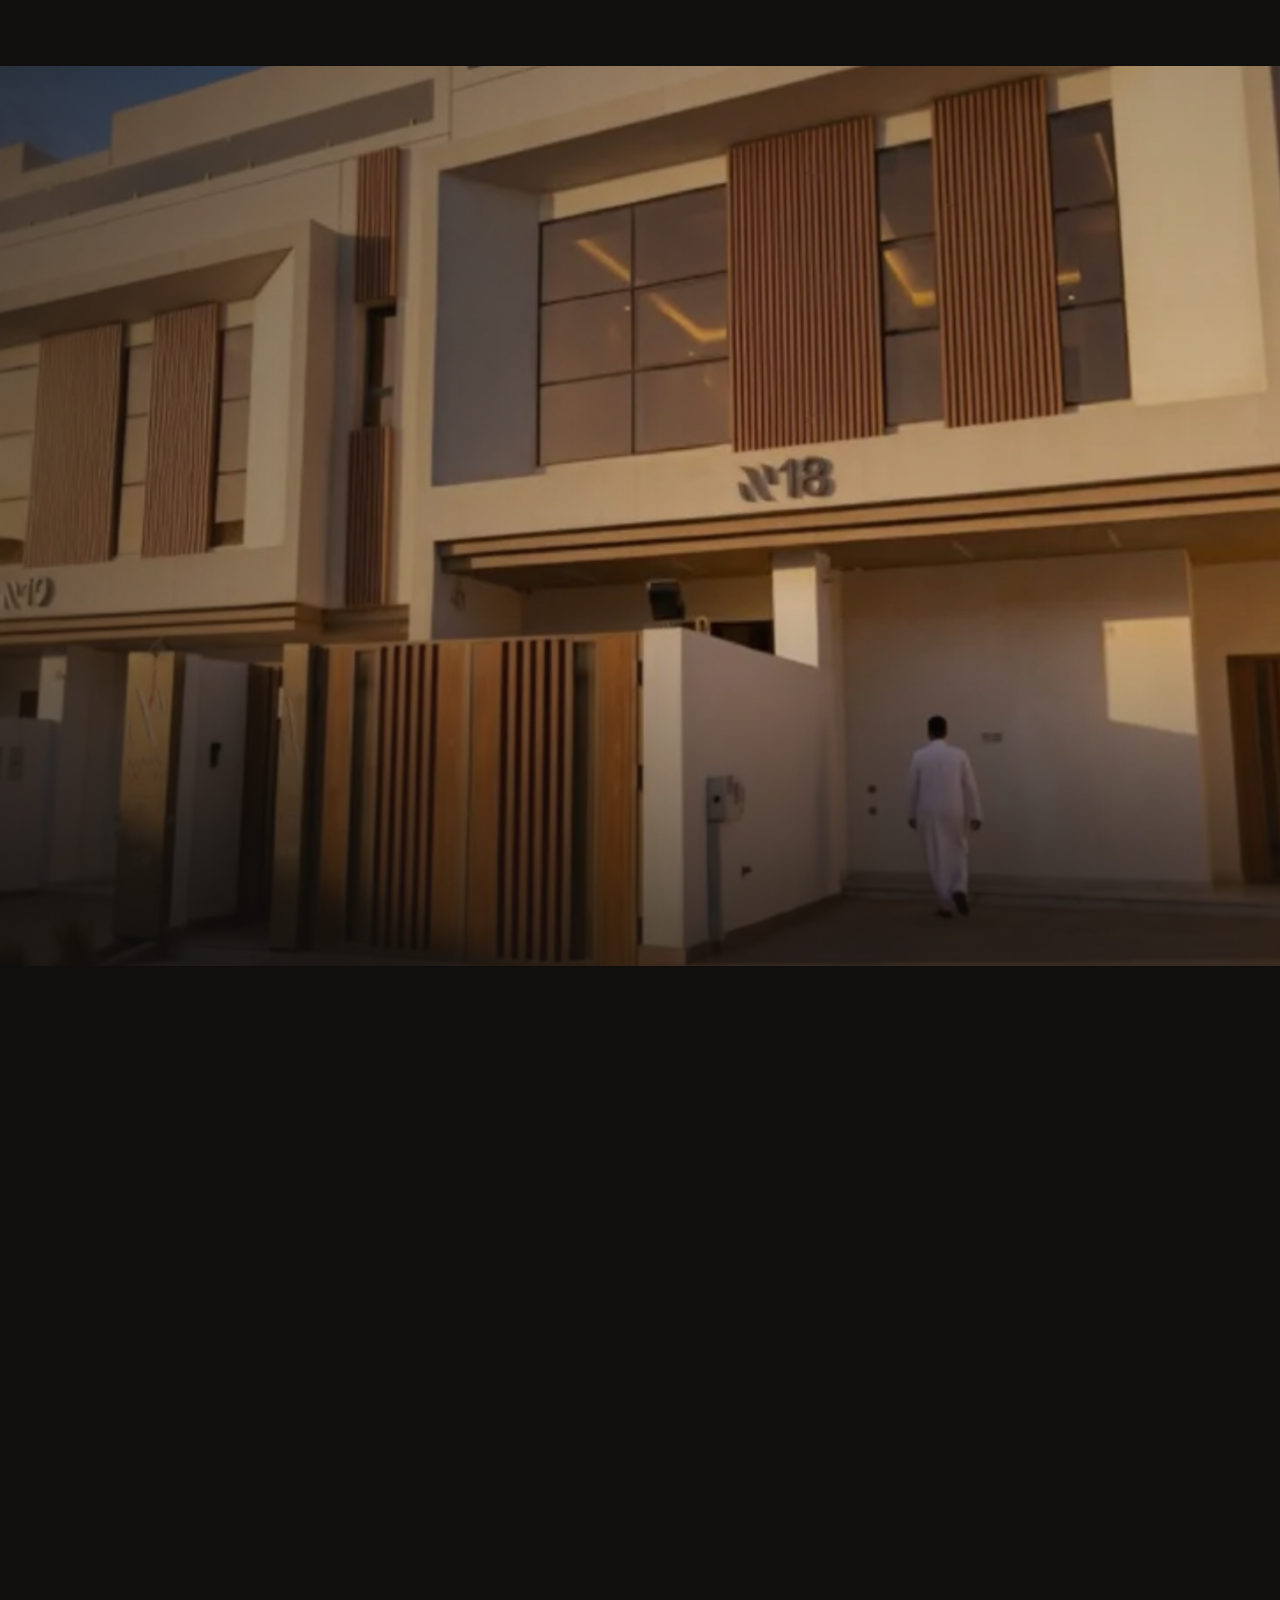
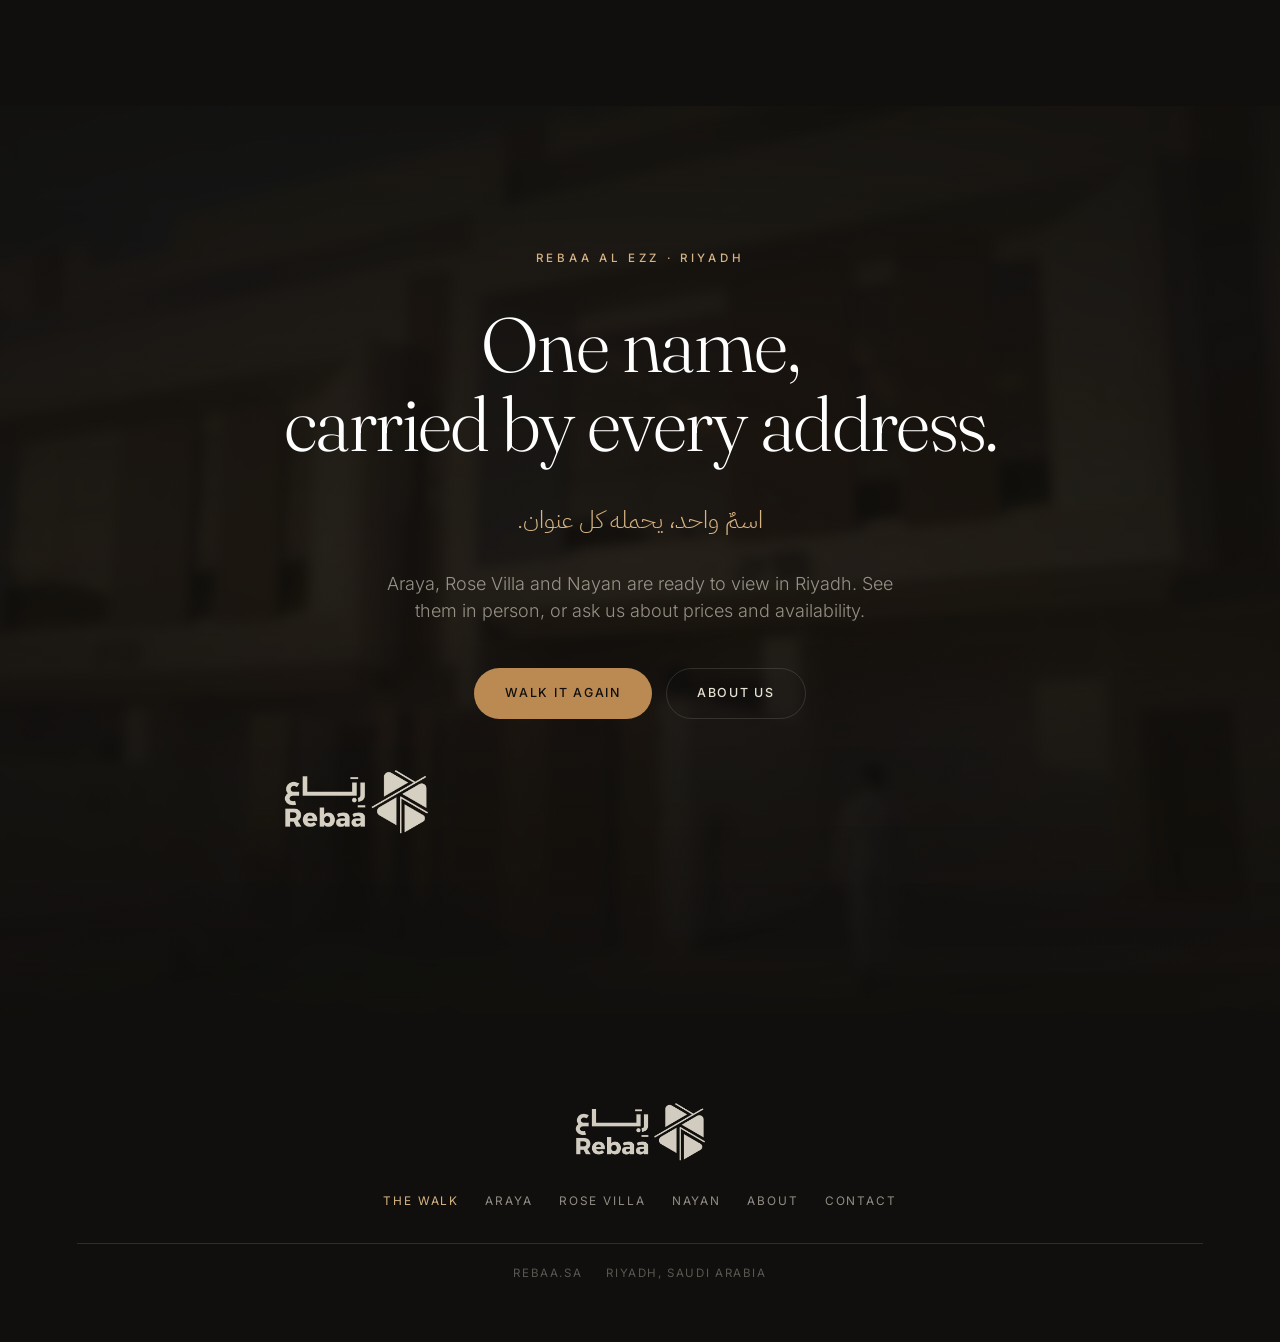
==== commit d2fa3fd9: "Unified header/footer across all pages + new Contact page - Unified topbar: logo + nav (The Walk, Ab" ====
--- a/index.html
+++ b/index.html
@@ -9,6 +9,7 @@
 <link rel="preload" as="image" href="assets/img/hero.webp" />
 <link rel="stylesheet" href="assets/fonts/fonts.css?v=13" />
 <link rel="stylesheet" href="styles.css?v=13" />
+<link rel="stylesheet" href="project.css?v=13" />
 </head>
 <body>
 
@@ -29,7 +30,10 @@
   <a href="#hero" class="wordmark" aria-label="Rebaa Al Ezz — home">
     <img class="wordmark__img" src="assets/img/rebaa-mark.png" alt="Rebaa Al Ezz" />
   </a>
-  <span class="topbar__meta">Riyadh · KSA</span>
+  <nav class="topbar__nav">
+    <a href="about.html">About</a>
+    <a href="contact.html" class="topbar__cta">Contact</a>
+  </nav>
 </header>
 
 <!-- Chapter rail -->
@@ -188,15 +192,27 @@
         <a class="btn btn--solid" href="#hero">Walk it again</a>
         <a class="btn btn--ghost" href="about.html">About us</a>
       </div>
-      <img class="end__logo" src="assets/img/rebaa-mark.png" alt="Rebaa" />
-      <div class="end__meta">
-        <span>rebaa.sa</span>
-        <span>Riyadh, Saudi Arabia</span>
-      </div>
+      <img class="end__logo" src="assets/img/rebaa-mark.png" alt="Rebaa Al Ezz" />
     </div>
   </section>
 
 </main>
+
+<footer class="p-foot">
+  <img class="p-foot__logo" src="assets/img/rebaa-mark.png" alt="Rebaa Al Ezz" />
+  <nav class="p-foot__nav">
+    <a href="index.html" class="is-here">The Walk</a>
+    <a href="araya.html">Araya</a>
+    <a href="rosevilla.html">Rose Villa</a>
+    <a href="nayan.html">Nayan</a>
+    <a href="about.html">About</a>
+    <a href="contact.html">Contact</a>
+  </nav>
+  <div class="p-foot__meta">
+    <span>rebaa.sa</span>
+    <span>Riyadh, Saudi Arabia</span>
+  </div>
+</footer>
 
 <script src="assets/vendor/lenis.min.js?v=13"></script>
 <script src="main.js?v=13"></script>
--- a/styles.css
+++ b/styles.css
@@ -89,6 +89,10 @@
 .wordmark{ display:flex; align-items:center; }
 .wordmark__img{ height:clamp(30px,4.4vw,40px); width:auto; filter:drop-shadow(0 1px 10px rgba(0,0,0,.5)); }
 .topbar__meta{ font-size:.68rem; letter-spacing:.28em; text-transform:uppercase; color:var(--stone); opacity:.85; text-shadow:0 1px 8px rgba(0,0,0,.6); }
+.topbar__nav{ display:flex; align-items:center; gap:clamp(14px,2.4vw,24px); pointer-events:auto; }
+.topbar__nav a{ font-size:.68rem; letter-spacing:.22em; text-transform:uppercase; color:var(--stone); opacity:.85; text-shadow:0 1px 8px rgba(0,0,0,.6); transition:opacity .25s; }
+.topbar__nav a:hover{ opacity:1; }
+.topbar__nav .topbar__cta{ opacity:1; }
 
 /* ============================================================
    Chapter rail (right side)
--- a/project.css
+++ b/project.css
@@ -0,0 +1,108 @@
+/* ============================================================
+   Rebaa — single-project page layer (builds on styles.css tokens)
+   One project, its own footage throughout: hero video, a scroll
+   scrub walkthrough, a materials feature, specs, and an enquiry CTA.
+   ============================================================ */
+
+/* Top bar enquire button */
+.topbar__cta{
+  pointer-events:auto; display:inline-flex; align-items:center; gap:8px;
+  font-size:.7rem; letter-spacing:.14em; text-transform:uppercase; font-weight:600;
+  color:var(--ink); background:var(--bronze); padding:10px 18px; border-radius:999px;
+  transition:background .25s, transform .2s;
+}
+.topbar__cta:hover{ background:var(--bronze-soft); transform:translateY(-1px); }
+.topbar__back{ pointer-events:auto; font-size:.68rem; letter-spacing:.22em; text-transform:uppercase; color:var(--stone); opacity:.85; text-shadow:0 1px 8px rgba(0,0,0,.6); }
+
+/* ---------- HERO ---------- */
+.p-hero{ position:relative; height:100svh; min-height:560px; overflow:hidden; }
+.p-hero__media{ position:absolute; inset:0; transform:scale(1.06); transform-origin:center; will-change:transform; }
+.p-hero__content{
+  position:absolute; left:clamp(20px,6vw,88px); bottom:clamp(90px,15vh,160px); right:clamp(20px,6vw,88px);
+  max-width:min(94vw,860px); z-index:3;
+}
+.p-hero__place{ font-size:.72rem; letter-spacing:.32em; text-transform:uppercase; color:var(--bronze-soft); margin:0 0 .9em; }
+.p-names{ display:flex; align-items:baseline; gap:clamp(16px,2.5vw,30px); flex-wrap:wrap; }
+.p-name{
+  font-family:var(--display); font-weight:300; font-size:clamp(3rem,9vw,7rem); line-height:.95;
+  letter-spacing:-.02em; margin:0; color:var(--paper);
+}
+.p-name-ar{ font-family:var(--arab); font-weight:300; font-size:clamp(1.8rem,4vw,3.2rem); color:var(--bronze-soft); line-height:1; }
+.p-hero__tag{ font-size:clamp(1.05rem,1.7vw,1.35rem); color:var(--stone); max-width:40ch; margin:.9em 0 1.6em; font-weight:300; }
+.p-hero__cta{ display:flex; gap:14px; flex-wrap:wrap; }
+
+/* ---------- SCRUB WALKTHROUGH ---------- */
+.p-scrub{ position:relative; height:320vh; }
+.p-scrub__sticky{ position:sticky; top:0; height:100svh; overflow:hidden; }
+.p-scrub__media{ position:absolute; inset:0; transform:scale(1.12); transform-origin:center 40%; will-change:transform; }
+.p-scrub__cap{
+  position:absolute; left:clamp(20px,6vw,96px); bottom:clamp(74px,13vh,140px); right:clamp(20px,6vw,96px);
+  max-width:min(92vw,620px); z-index:3;
+}
+.p-scrub__cap p{ font-family:var(--display); font-weight:300; font-size:clamp(1.5rem,3vw,2.4rem); line-height:1.22; color:var(--paper); margin:0; text-wrap:balance; }
+
+/* ---------- FEATURE ---------- */
+.p-feature{ background:var(--ink); padding:clamp(80px,14vh,170px) clamp(20px,6vw,88px); }
+.p-feature__grid{
+  max-width:1200px; margin:0 auto; display:grid; grid-template-columns:1fr 1fr;
+  gap:clamp(30px,5vw,72px); align-items:center;
+}
+.p-feature__text h2{ font-family:var(--display); font-weight:300; font-size:clamp(2rem,4vw,3.4rem); line-height:1.08; letter-spacing:-.015em; margin:0 0 .6em; color:var(--paper); text-wrap:balance; }
+.p-feature__text p{ font-size:clamp(1rem,1.4vw,1.18rem); line-height:1.6; color:var(--stone-dim); max-width:48ch; margin:0; font-weight:300; }
+.p-feature__img{ aspect-ratio:4/3; border-radius:14px; overflow:hidden; border:1px solid var(--line); }
+.p-feature__img img{ width:100%; height:100%; object-fit:cover; display:block; }
+
+/* ---------- SPECS ---------- */
+.p-specs{ background:var(--ink-2); padding:clamp(54px,8vh,90px) clamp(20px,6vw,88px); border-top:1px solid var(--line); border-bottom:1px solid var(--line); }
+.p-specs__row{ max-width:1100px; margin:0 auto; display:flex; flex-wrap:wrap; gap:14px 16px; justify-content:center; }
+.p-specs__row span{
+  font-size:.82rem; letter-spacing:.04em; color:var(--stone); border:1px solid var(--line);
+  border-radius:999px; padding:11px 20px; background:rgba(255,255,255,.03);
+}
+
+/* ---------- CTA BAND ---------- */
+.p-cta{
+  position:relative; overflow:hidden; min-height:72svh; display:flex; align-items:center; justify-content:center;
+  padding:clamp(80px,14vh,150px) clamp(20px,6vw,88px); text-align:center;
+  background:radial-gradient(120% 90% at 50% 0%, rgba(187,138,82,.12), transparent 60%), var(--ink);
+}
+.p-cta__inner{ position:relative; z-index:2; max-width:640px; }
+.p-cta h2{ font-family:var(--display); font-weight:300; font-size:clamp(2.2rem,5.4vw,4.4rem); line-height:1.04; letter-spacing:-.02em; margin:.3em 0 .5em; color:var(--paper); text-wrap:balance; }
+.p-cta p{ color:var(--stone-dim); font-size:clamp(1rem,1.4vw,1.15rem); margin:0 auto 2em; max-width:44ch; font-weight:300; }
+.p-cta__ar{ font-family:var(--arab); color:var(--bronze-soft); font-size:clamp(1.05rem,2vw,1.4rem); margin-bottom:1em; }
+
+/* WhatsApp button */
+.wa-btn{
+  display:inline-flex; align-items:center; gap:10px; font-size:.82rem; letter-spacing:.1em; text-transform:uppercase;
+  font-weight:600; background:var(--bronze); color:var(--ink); padding:16px 30px; border-radius:999px;
+  transition:background .25s, transform .2s;
+}
+.wa-btn:hover{ background:var(--bronze-soft); transform:translateY(-2px); }
+.wa-btn svg{ width:18px; height:18px; fill:currentColor; }
+.wa-btn--ghost{ background:transparent; border:1px solid var(--line); color:var(--stone); }
+.wa-btn--ghost:hover{ border-color:var(--bronze-soft); color:var(--bronze-soft); background:transparent; }
+
+/* ---------- FOOTER ---------- */
+.p-foot{ background:var(--ink); padding:clamp(60px,10vh,110px) clamp(20px,6vw,88px) calc(60px + env(safe-area-inset-bottom,0px)); text-align:center; }
+.p-foot__logo{ height:clamp(44px,6vw,58px); width:auto; opacity:.9; margin:0 auto 2em; display:block; }
+.p-foot__nav{ display:flex; gap:10px 26px; justify-content:center; flex-wrap:wrap; margin-bottom:2em; }
+.p-foot__nav a{ font-size:.74rem; letter-spacing:.16em; text-transform:uppercase; color:var(--stone-dim); transition:color .25s; }
+.p-foot__nav a:hover{ color:var(--bronze-soft); }
+.p-foot__nav a.is-here{ color:var(--bronze-soft); }
+.p-foot__meta{ display:flex; gap:24px; justify-content:center; flex-wrap:wrap; padding-top:1.8em; border-top:1px solid var(--line); font-size:.72rem; letter-spacing:.14em; text-transform:uppercase; color:var(--stone-faint); }
+
+/* ---------- Reveal-on-scroll ---------- */
+.reveal{ opacity:0; transform:translateY(26px); transition:opacity .9s var(--ease), transform .9s var(--ease); }
+.reveal.in{ opacity:1; transform:none; }
+
+/* ---------- Responsive ---------- */
+@media (max-width:820px){
+  .p-feature__grid{ grid-template-columns:1fr; gap:30px; }
+  .p-feature__img{ order:-1; }
+  .p-scrub{ height:260vh; }
+  .topbar__back{ display:none; }
+}
+@media (prefers-reduced-motion:reduce){
+  .p-hero__media,.p-scrub__media{ transform:none !important; }
+  .reveal{ opacity:1; transform:none; }
+}
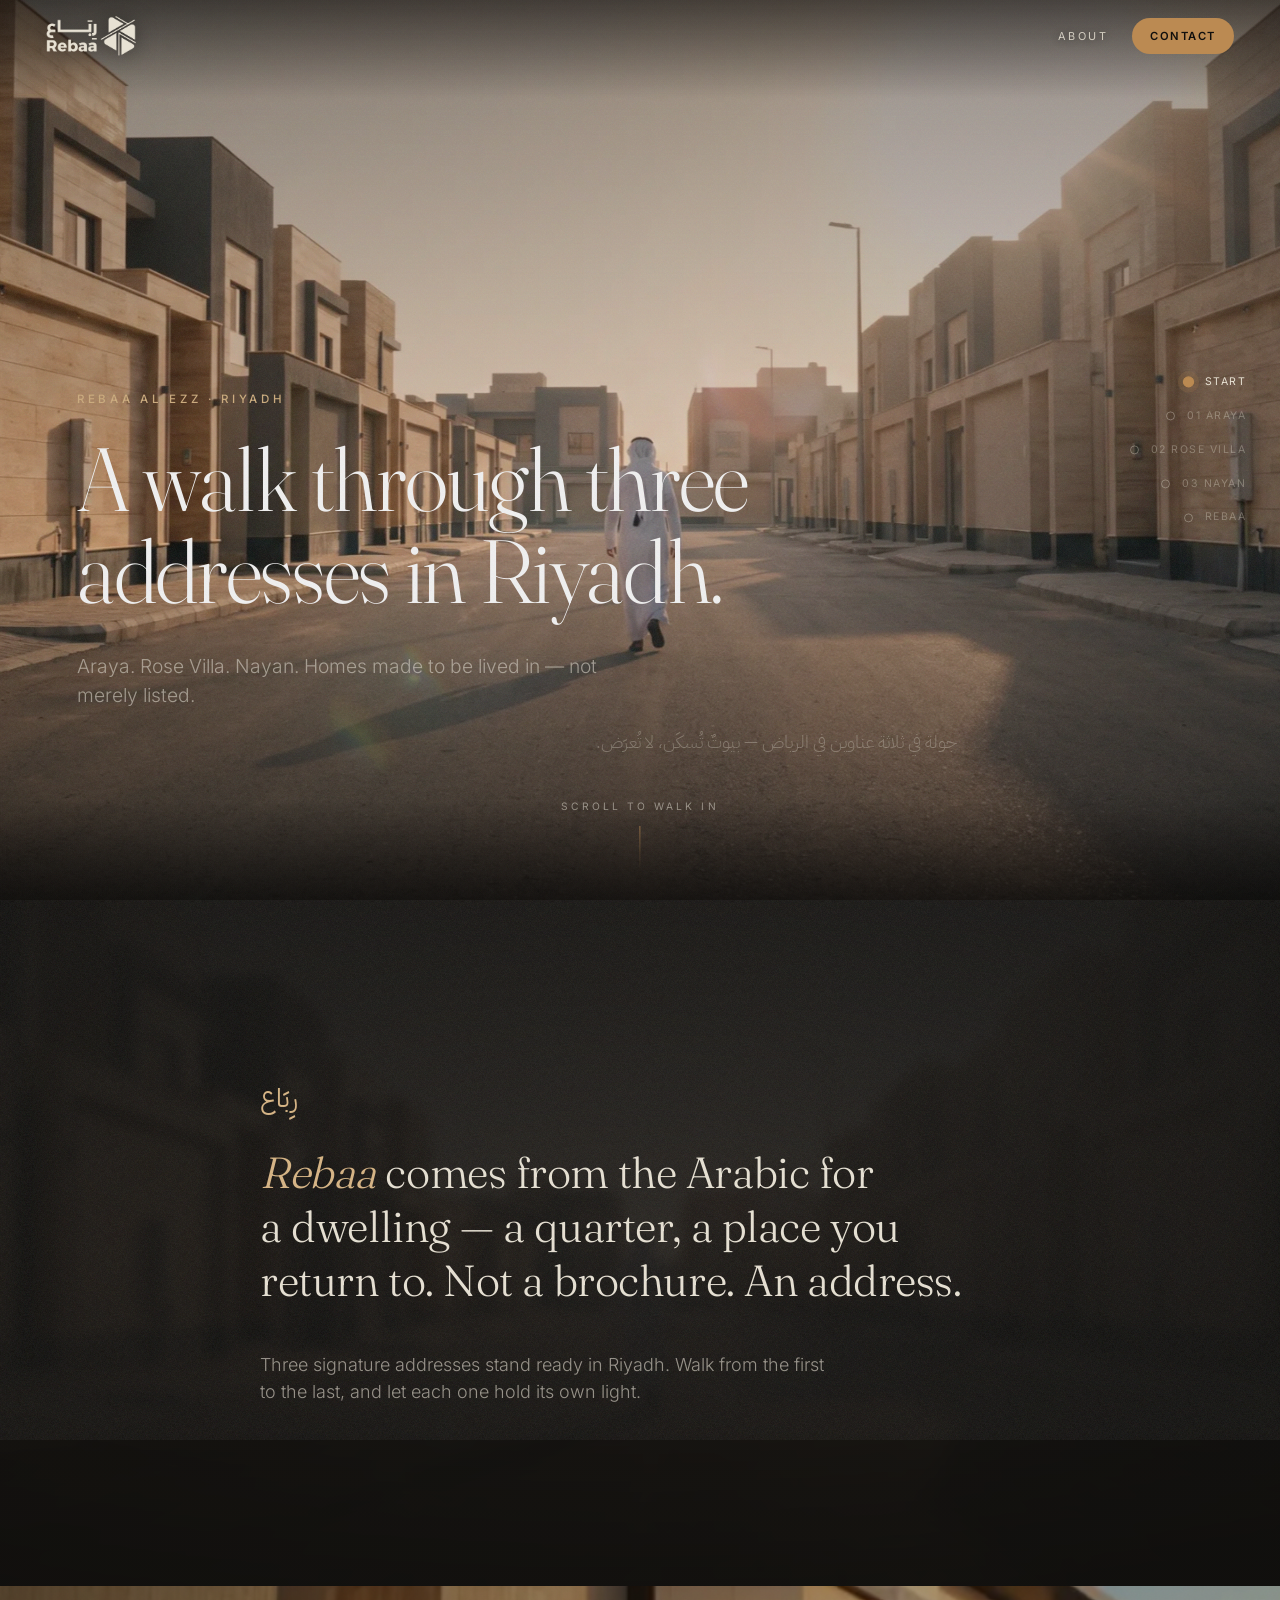
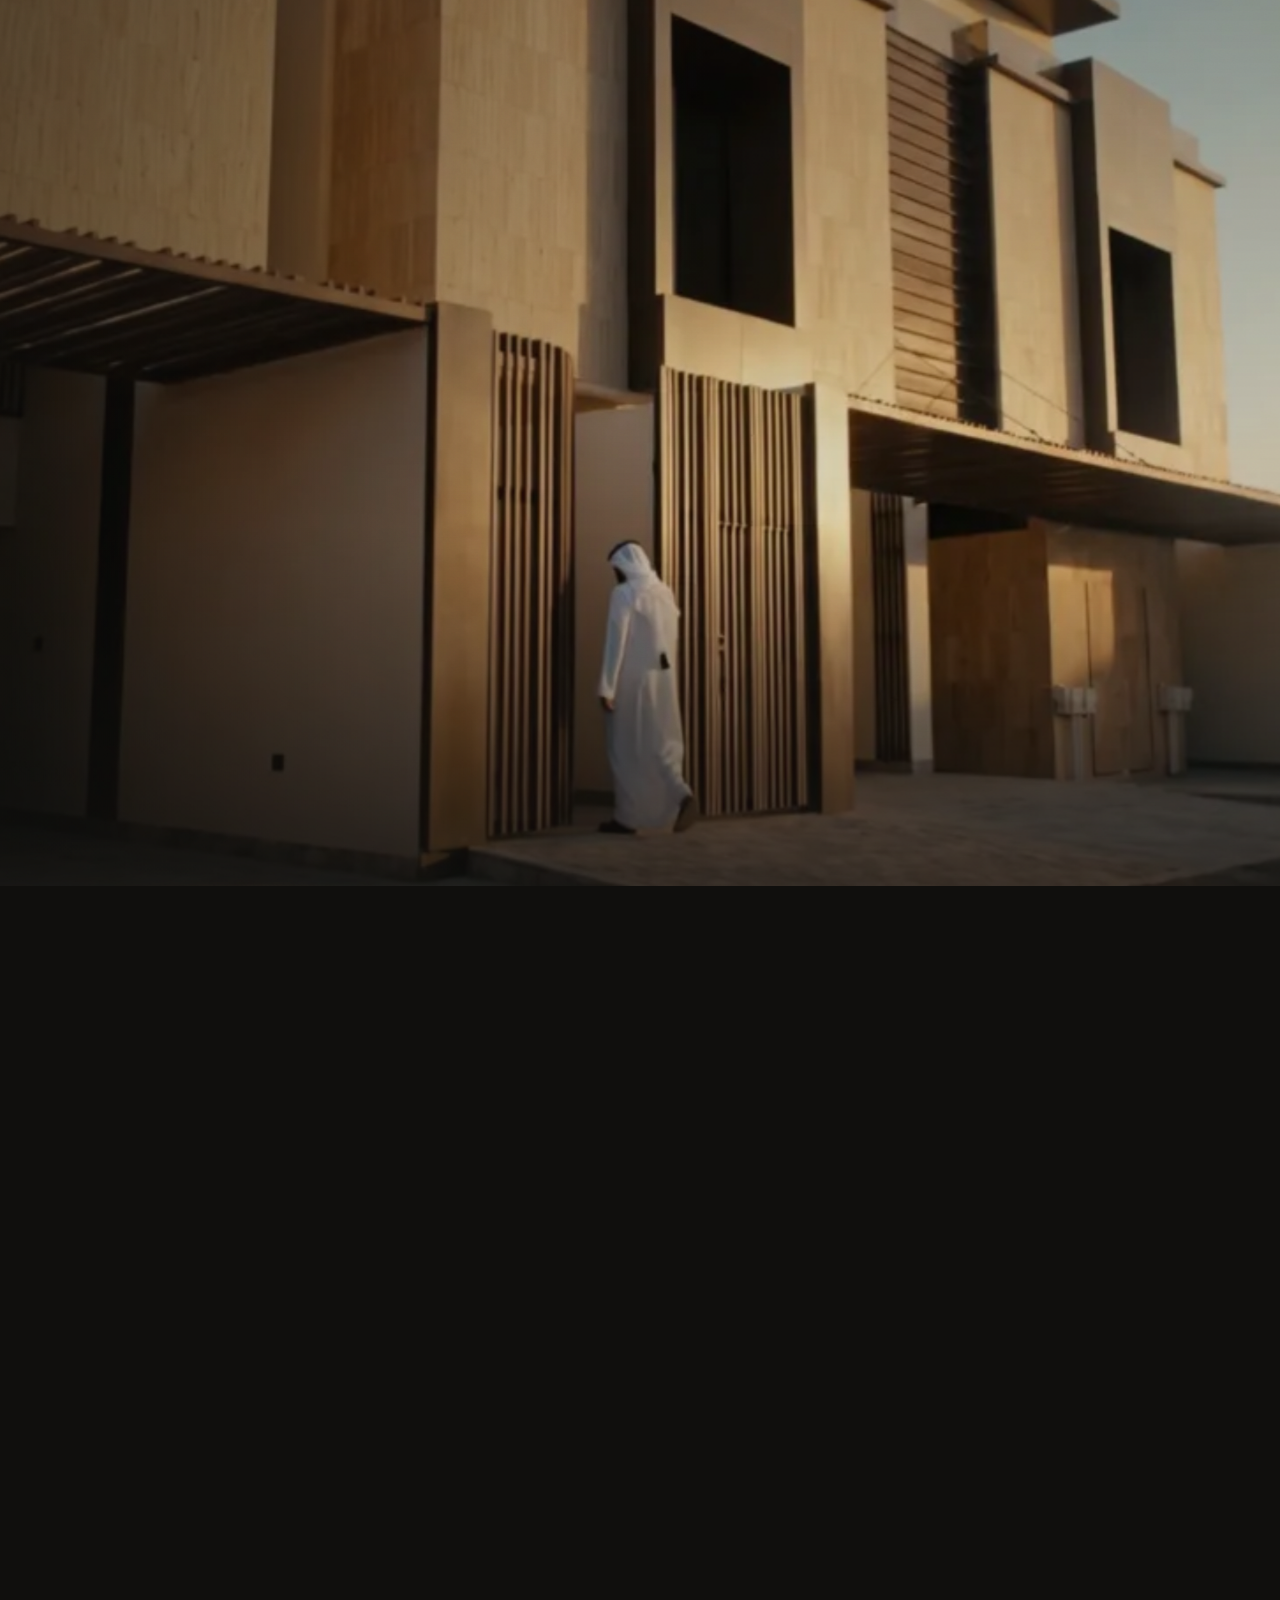
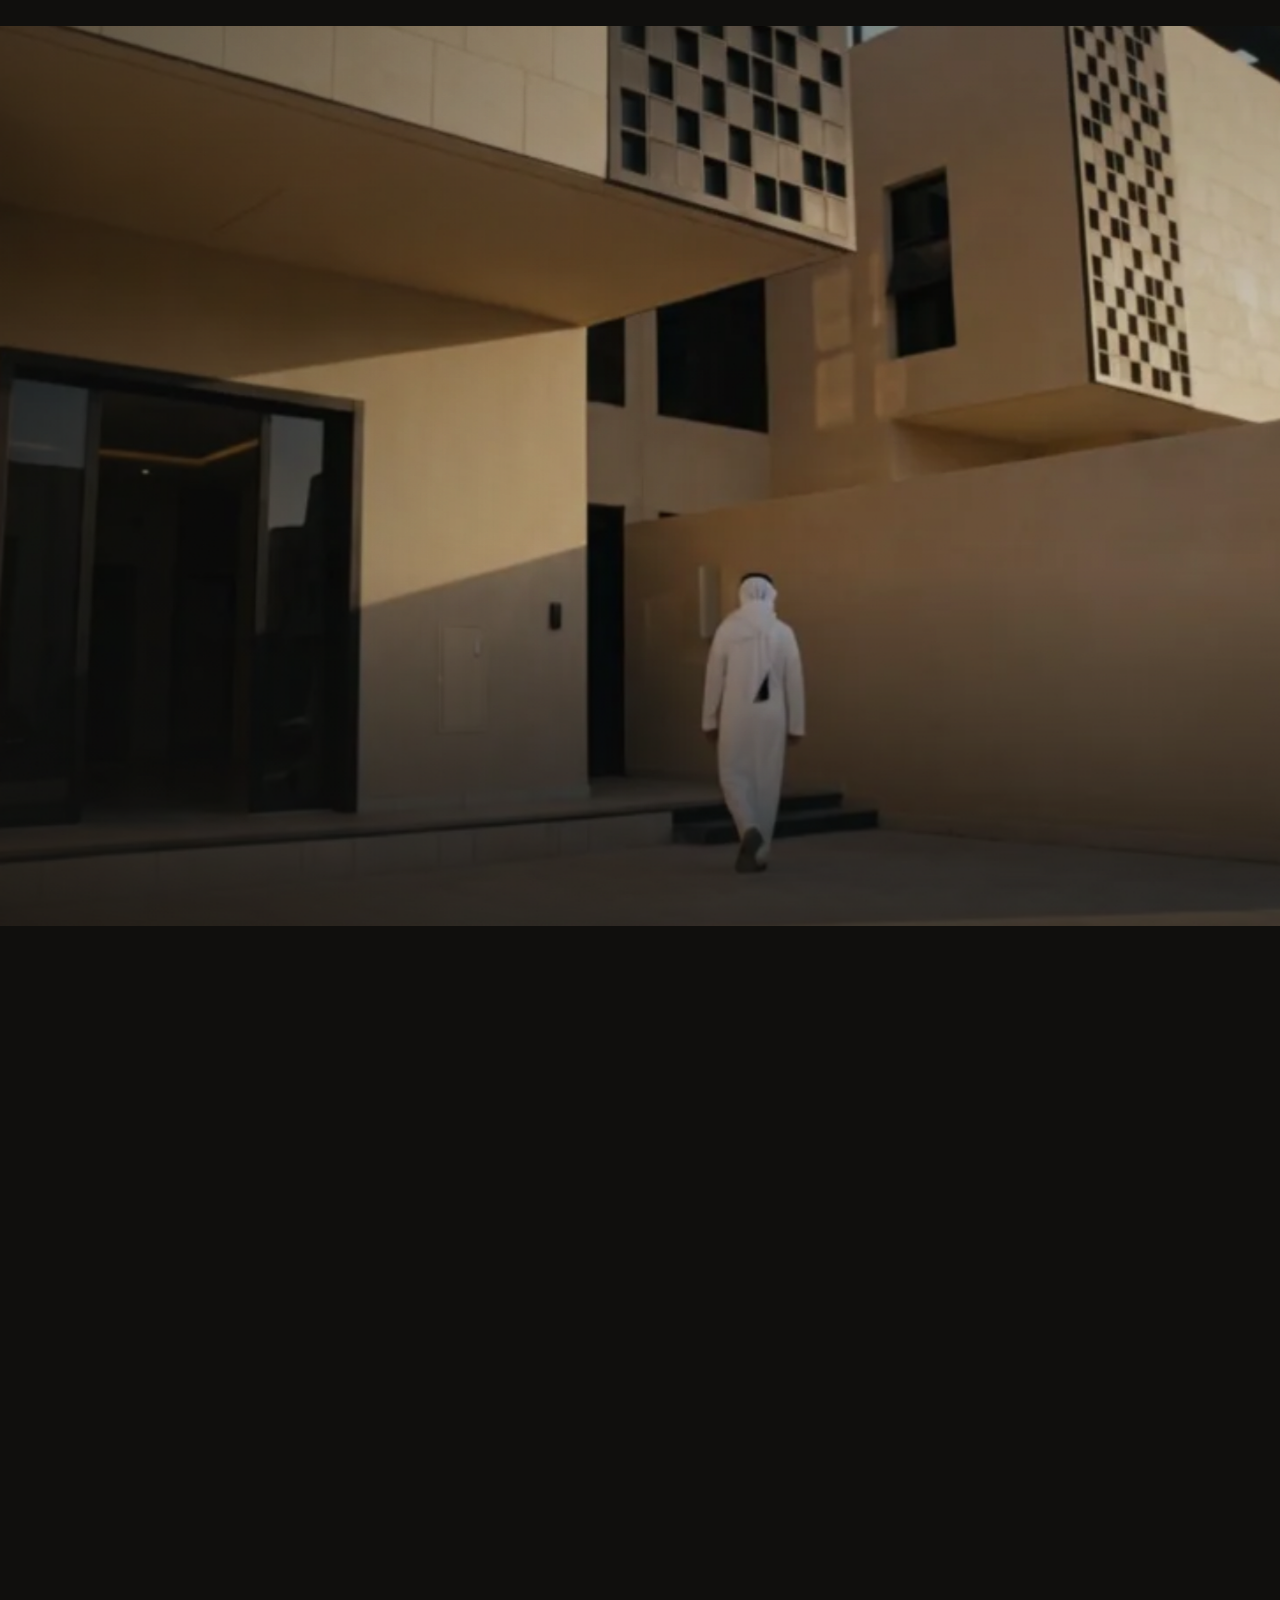
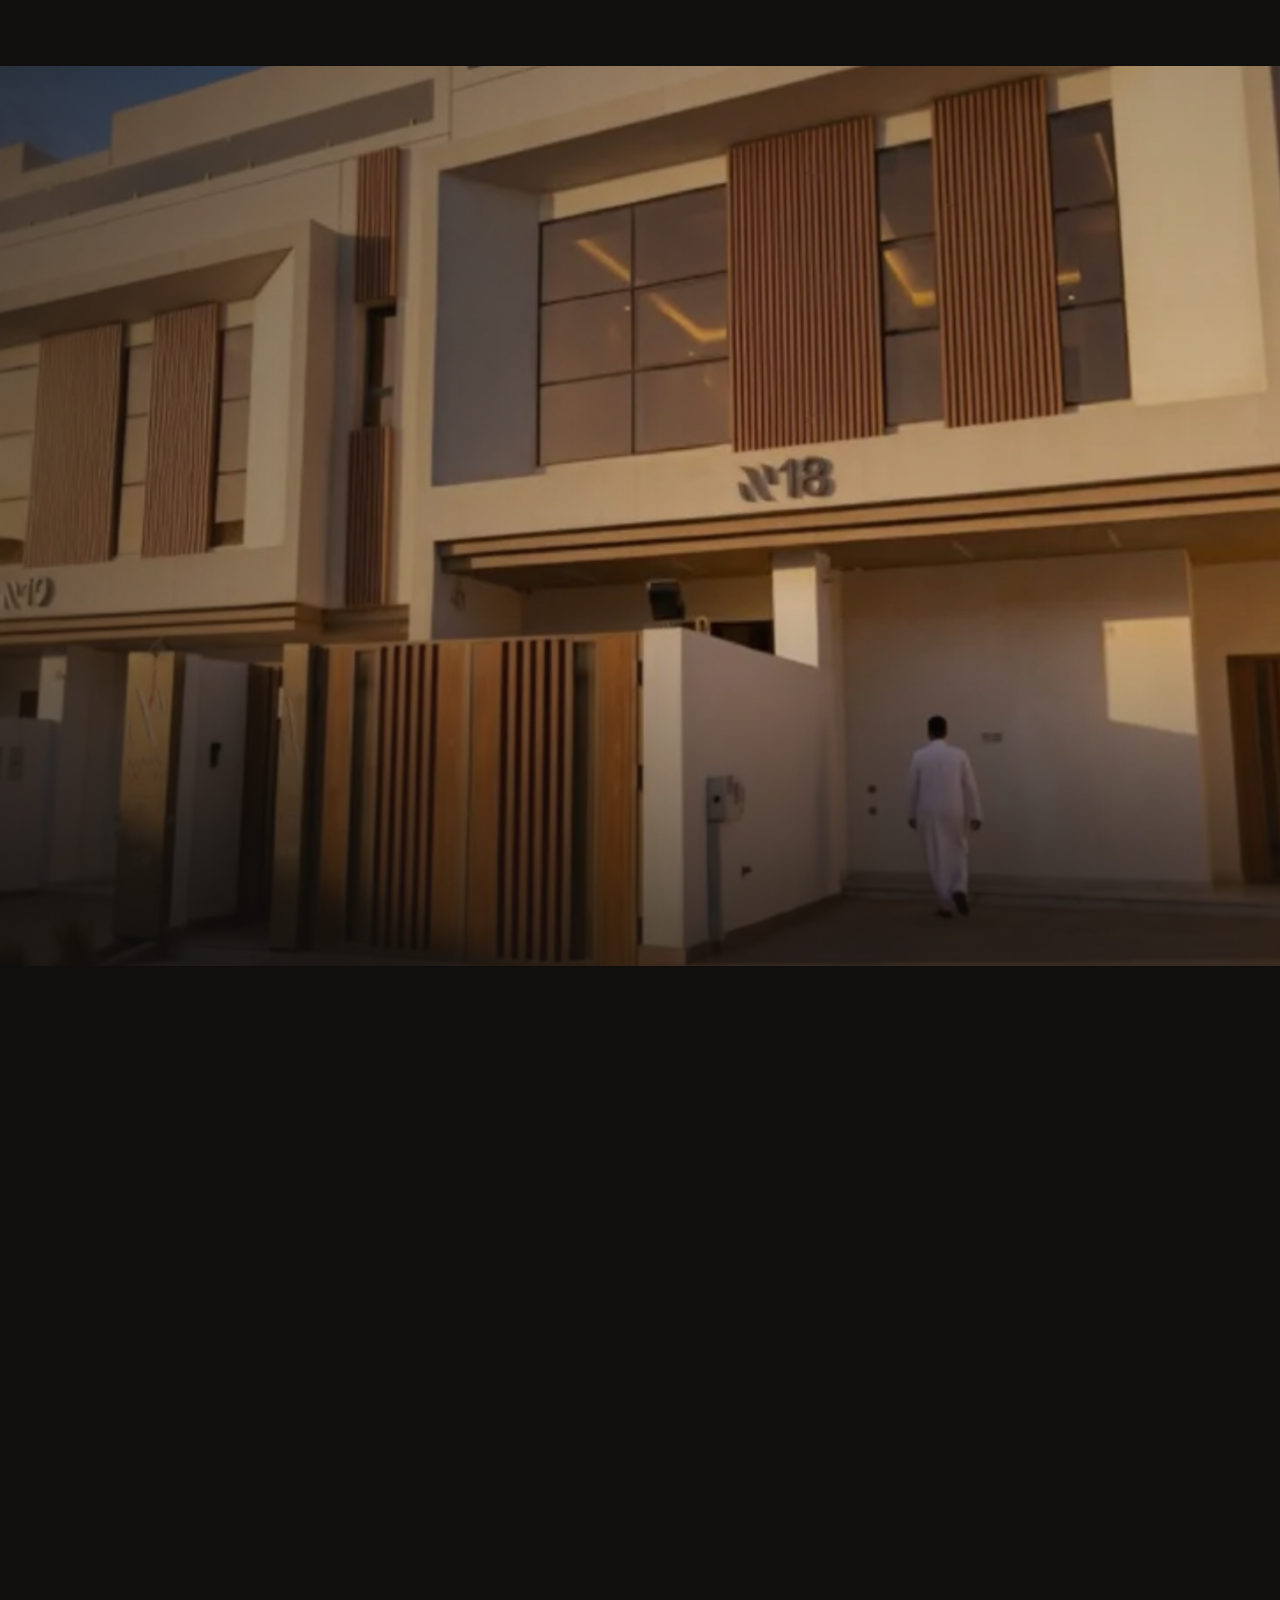
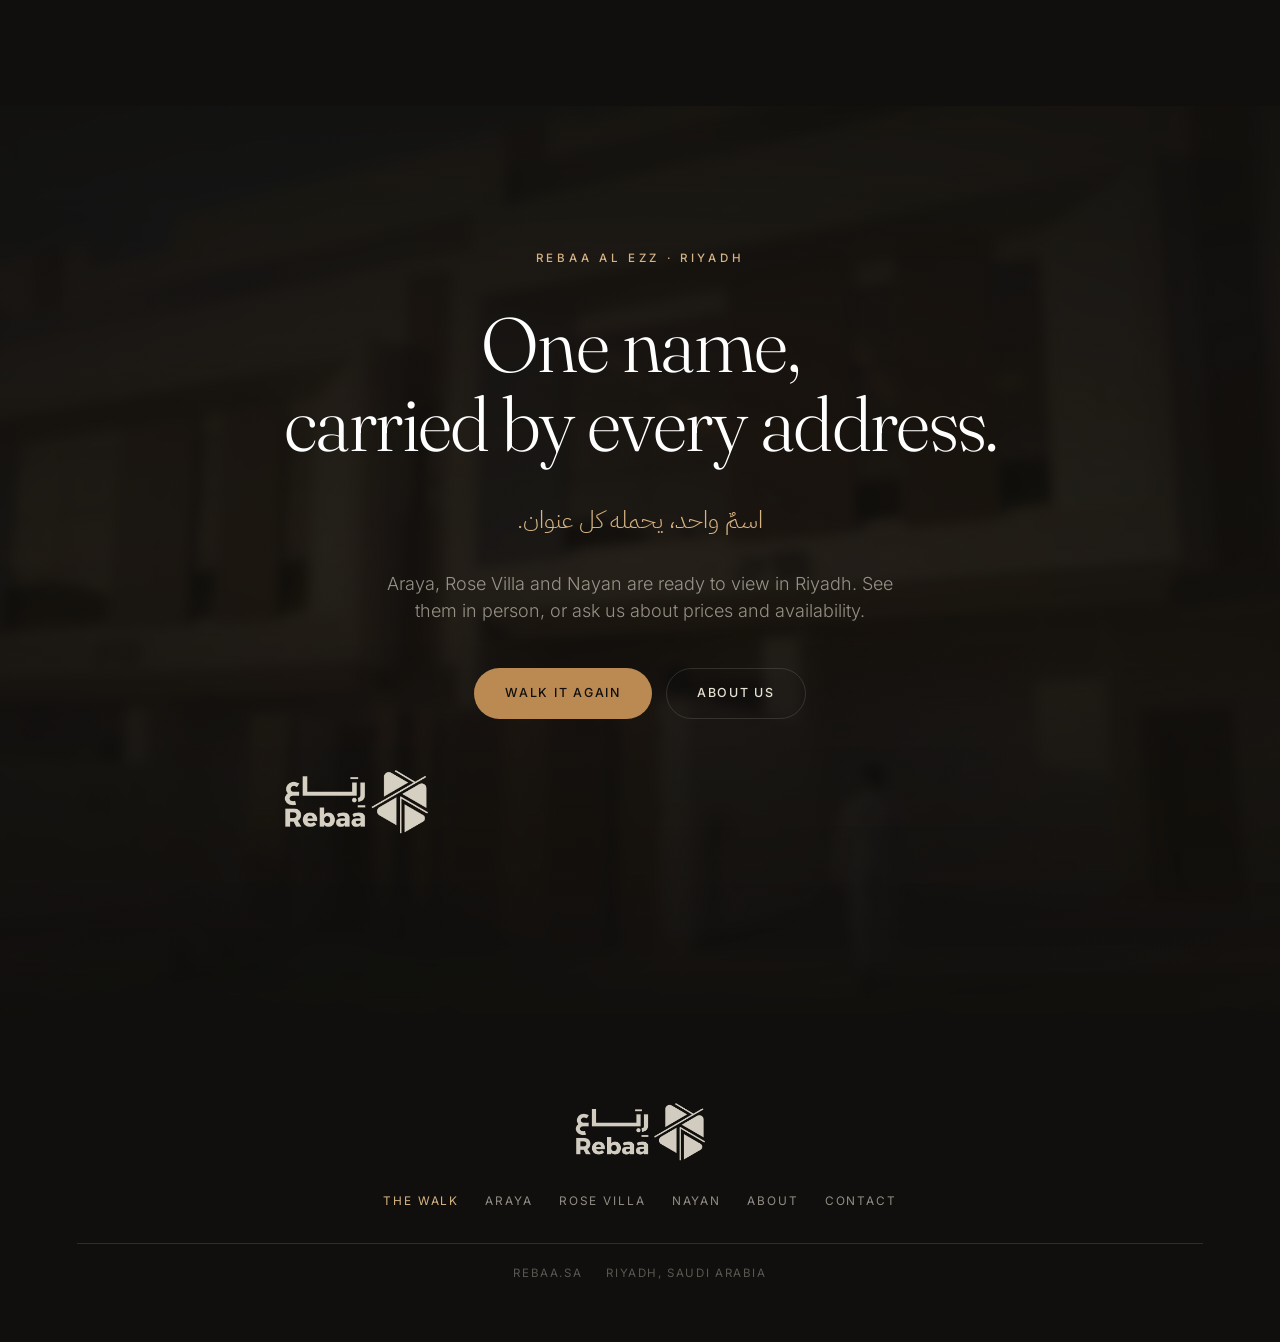
==== commit 767e9a5d: "Higher quality videos, fix text fading, unified header CTA - Re-encode all videos at CRF 18 full res" ====
--- a/index.html
+++ b/index.html
@@ -7,9 +7,9 @@
 <meta name="description" content="Rebaa Al Ezz — real-estate marketing, brokerage and auctions in Riyadh. Explore three signature addresses: Araya, Rose Villa and Nayan." />
 <link rel="icon" type="image/png" href="assets/img/rebaa-symbol.png" />
 <link rel="preload" as="image" href="assets/img/hero.webp" />
-<link rel="stylesheet" href="assets/fonts/fonts.css?v=13" />
-<link rel="stylesheet" href="styles.css?v=13" />
-<link rel="stylesheet" href="project.css?v=13" />
+<link rel="stylesheet" href="assets/fonts/fonts.css?v=14" />
+<link rel="stylesheet" href="styles.css?v=14" />
+<link rel="stylesheet" href="project.css?v=14" />
 </head>
 <body>
 
@@ -214,7 +214,7 @@
   </div>
 </footer>
 
-<script src="assets/vendor/lenis.min.js?v=13"></script>
-<script src="main.js?v=13"></script>
+<script src="assets/vendor/lenis.min.js?v=14"></script>
+<script src="main.js?v=14"></script>
 </body>
 </html>
--- a/styles.css
+++ b/styles.css
@@ -90,9 +90,14 @@
 .wordmark__img{ height:clamp(30px,4.4vw,40px); width:auto; filter:drop-shadow(0 1px 10px rgba(0,0,0,.5)); }
 .topbar__meta{ font-size:.68rem; letter-spacing:.28em; text-transform:uppercase; color:var(--stone); opacity:.85; text-shadow:0 1px 8px rgba(0,0,0,.6); }
 .topbar__nav{ display:flex; align-items:center; gap:clamp(14px,2.4vw,24px); pointer-events:auto; }
-.topbar__nav a{ font-size:.68rem; letter-spacing:.22em; text-transform:uppercase; color:var(--stone); opacity:.85; text-shadow:0 1px 8px rgba(0,0,0,.6); transition:opacity .25s; }
-.topbar__nav a:hover{ opacity:1; }
-.topbar__nav .topbar__cta{ opacity:1; }
+.topbar__nav a{ font-size:.68rem; letter-spacing:.22em; text-transform:uppercase; color:var(--stone); opacity:.85; text-shadow:0 1px 8px rgba(0,0,0,.6); transition:opacity .25s, color .25s; }
+.topbar__nav a:hover{ opacity:1; color:var(--paper); }
+.topbar__nav .topbar__cta{
+  opacity:1; color:var(--ink); background:var(--bronze); padding:10px 18px; border-radius:999px;
+  font-weight:600; font-size:.7rem; letter-spacing:.14em; text-shadow:none;
+  transition:background .25s, transform .2s;
+}
+.topbar__nav .topbar__cta:hover{ background:var(--bronze-soft); transform:translateY(-1px); color:var(--ink); }
 
 /* ============================================================
    Chapter rail (right side)
@@ -314,6 +319,7 @@
   .rail{ display:none; }
   .chapter{ height:280vh; }
   .topbar__meta{ display:none; }
+  .topbar__nav a:not(.topbar__cta){ display:none; }
   .hero__content{ bottom:120px; }
   .scrim{ background:linear-gradient(to top, rgba(16,15,13,.88) 0%, rgba(16,15,13,.15) 50%, rgba(16,15,13,.5) 100%); }
 }
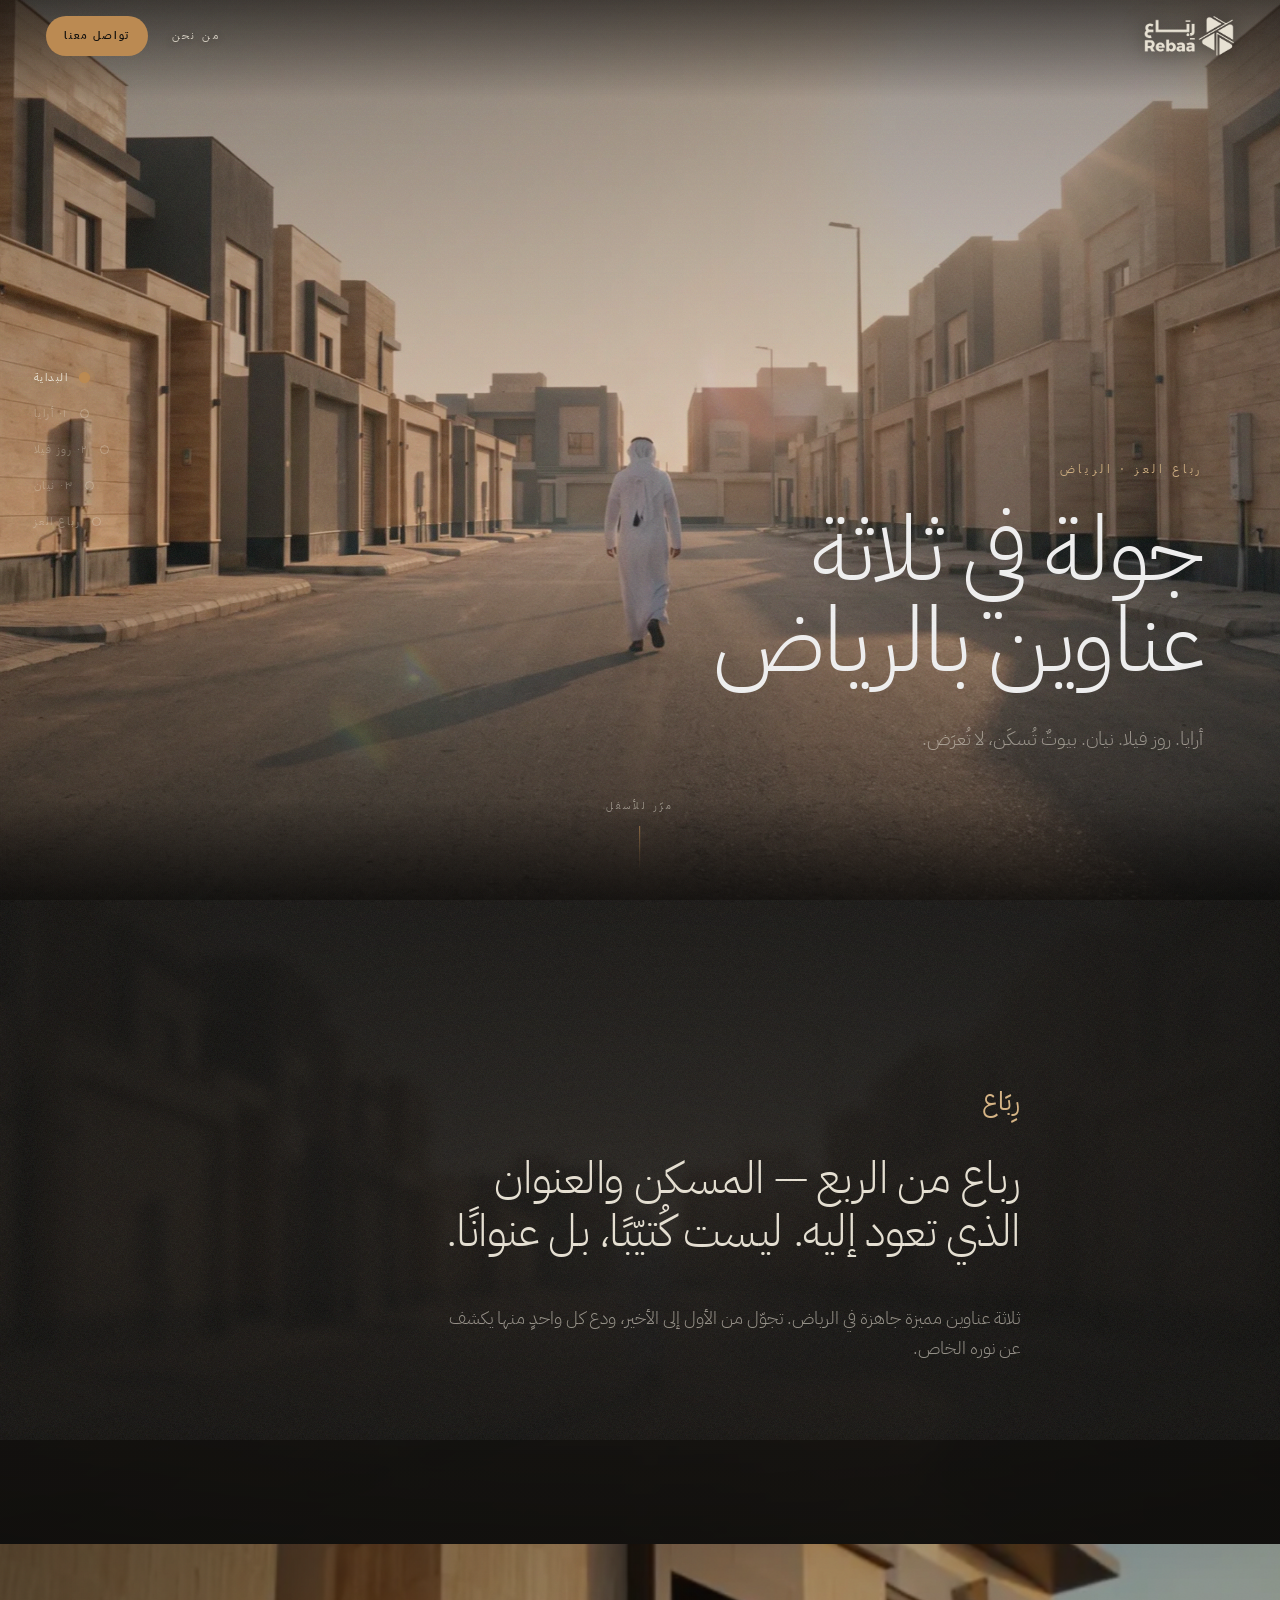
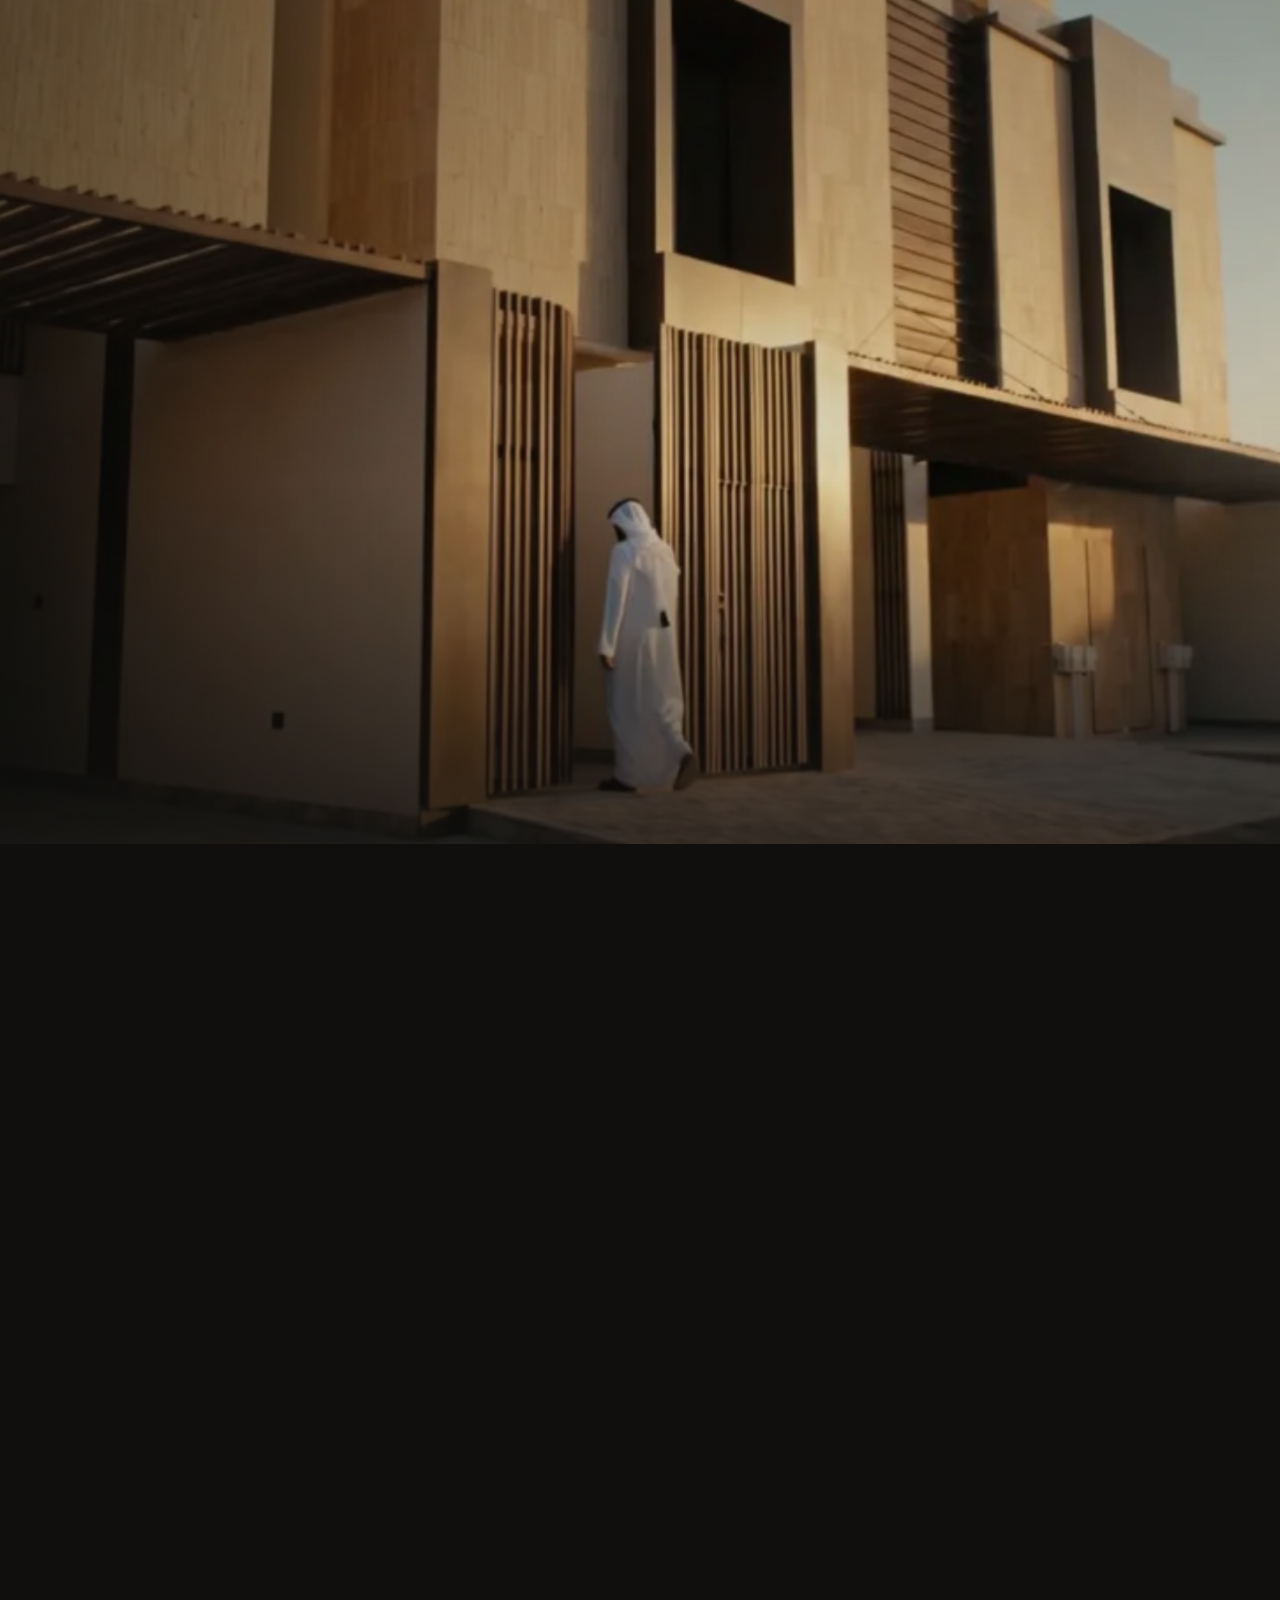
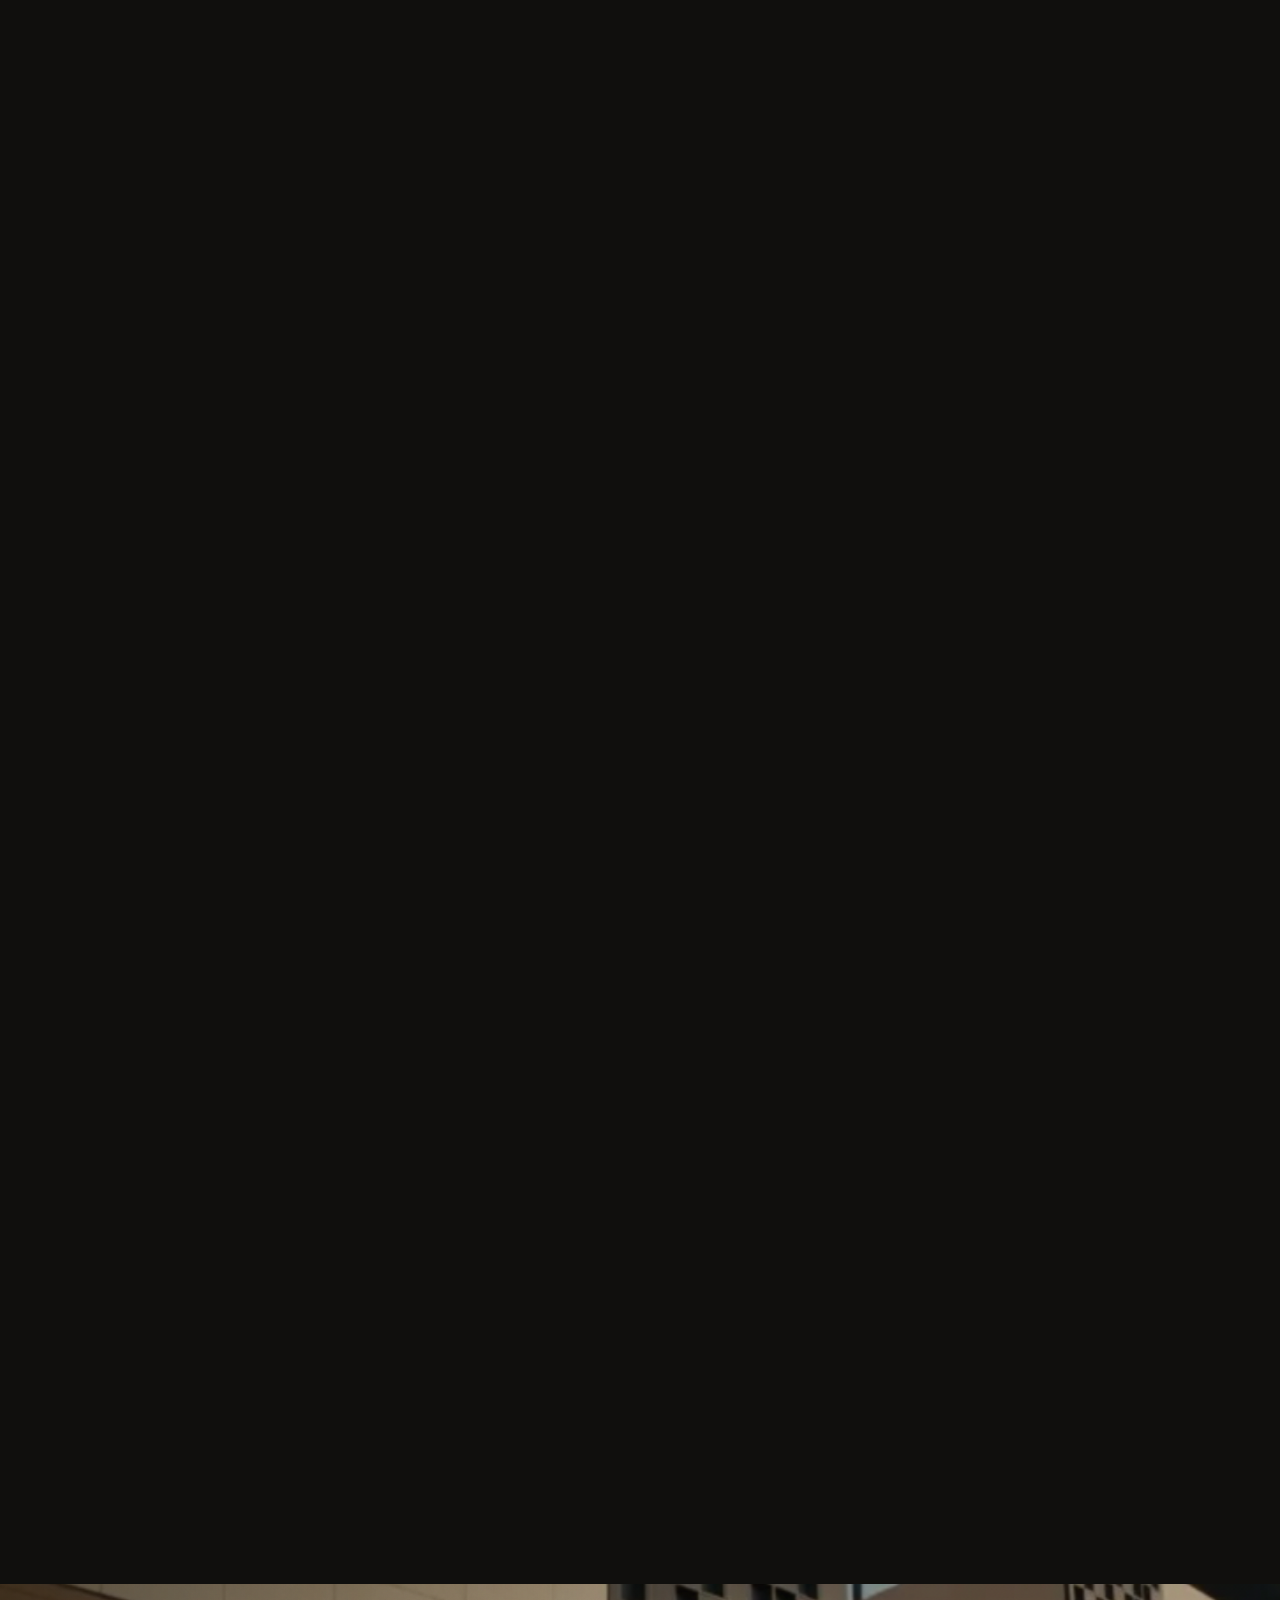
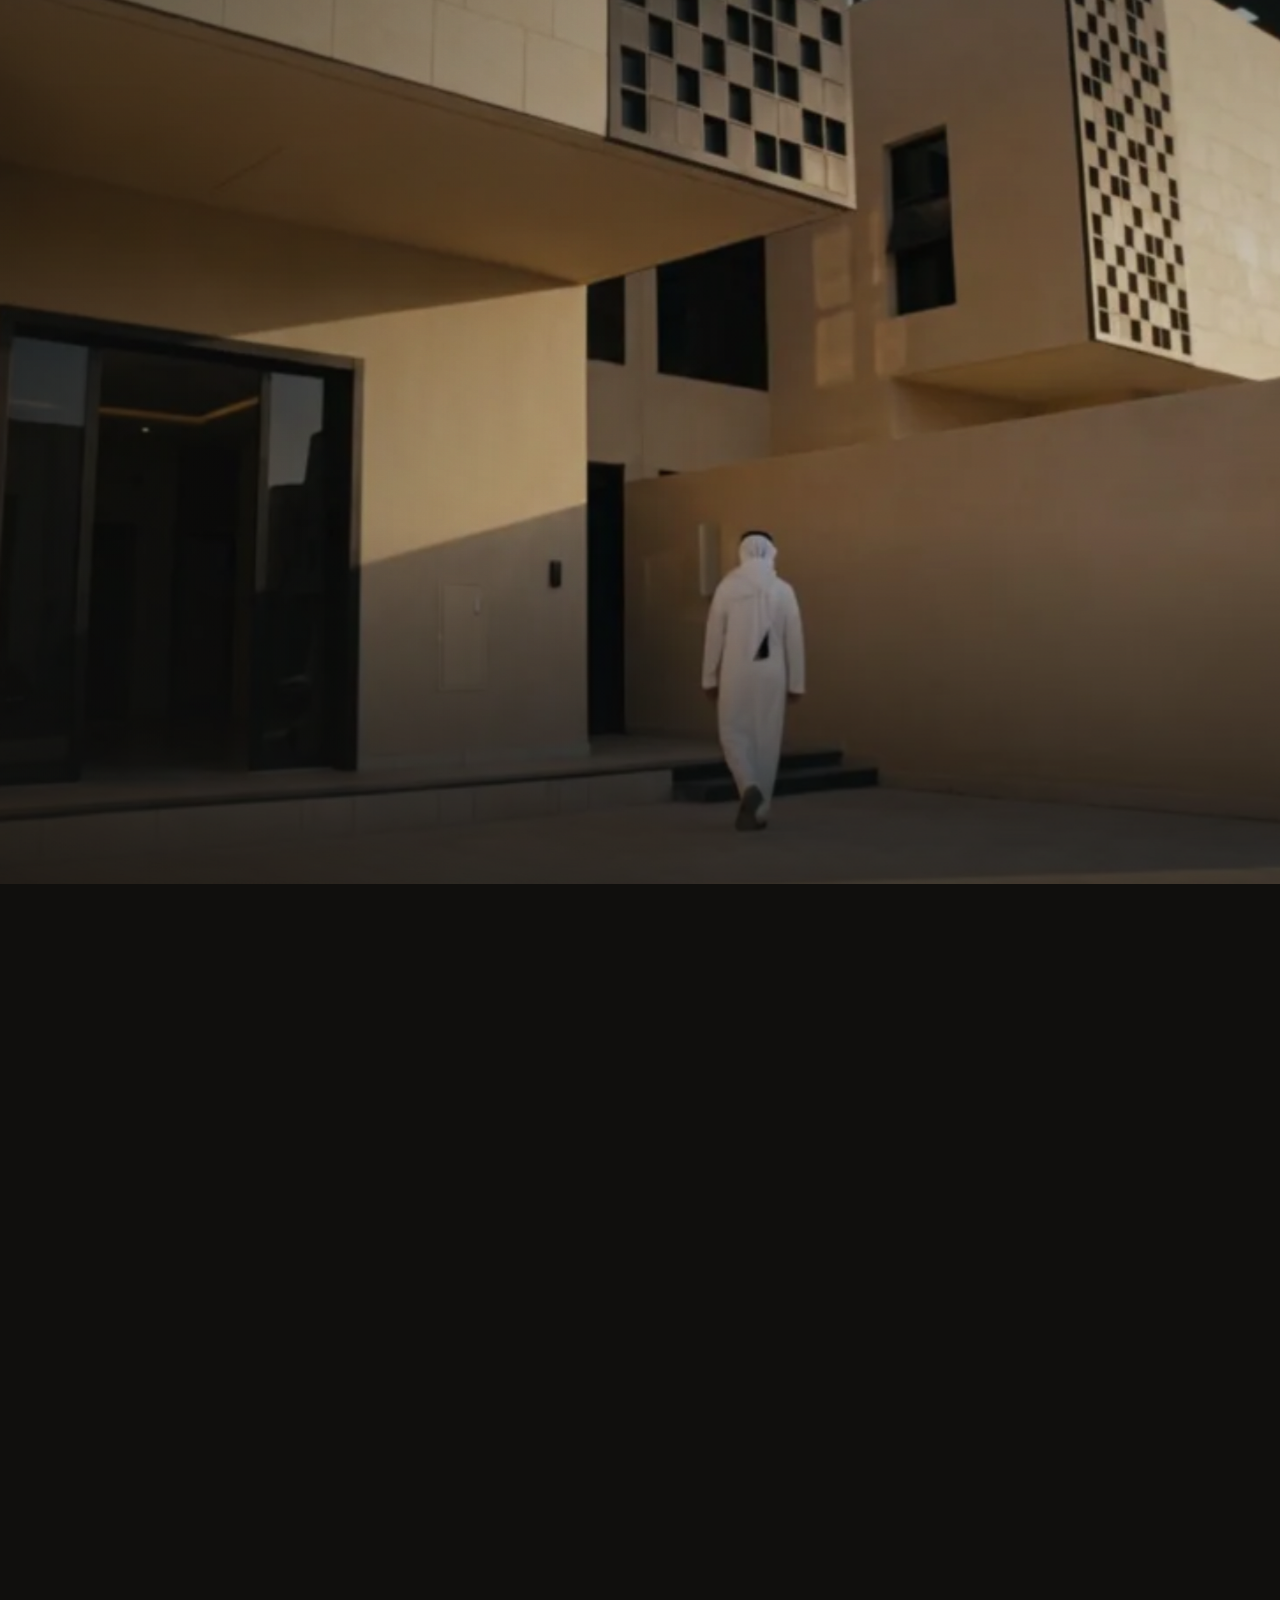
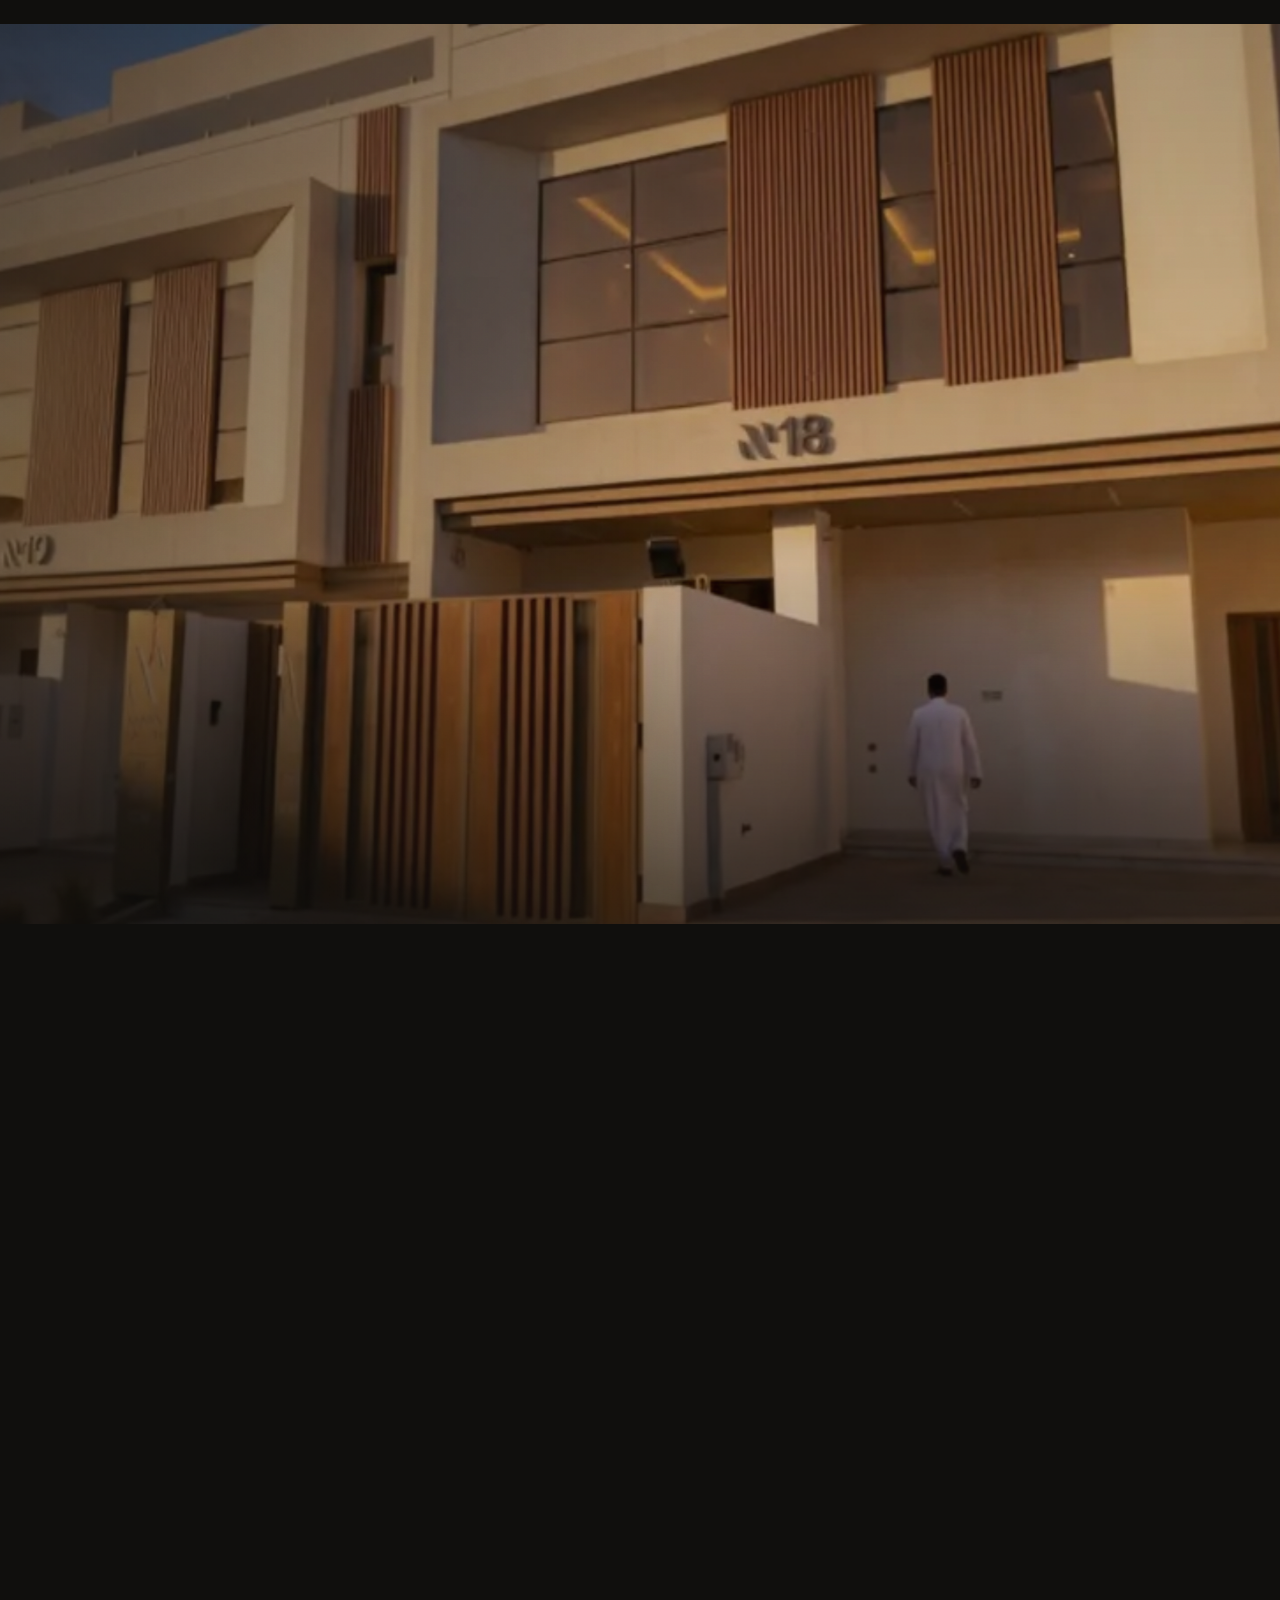
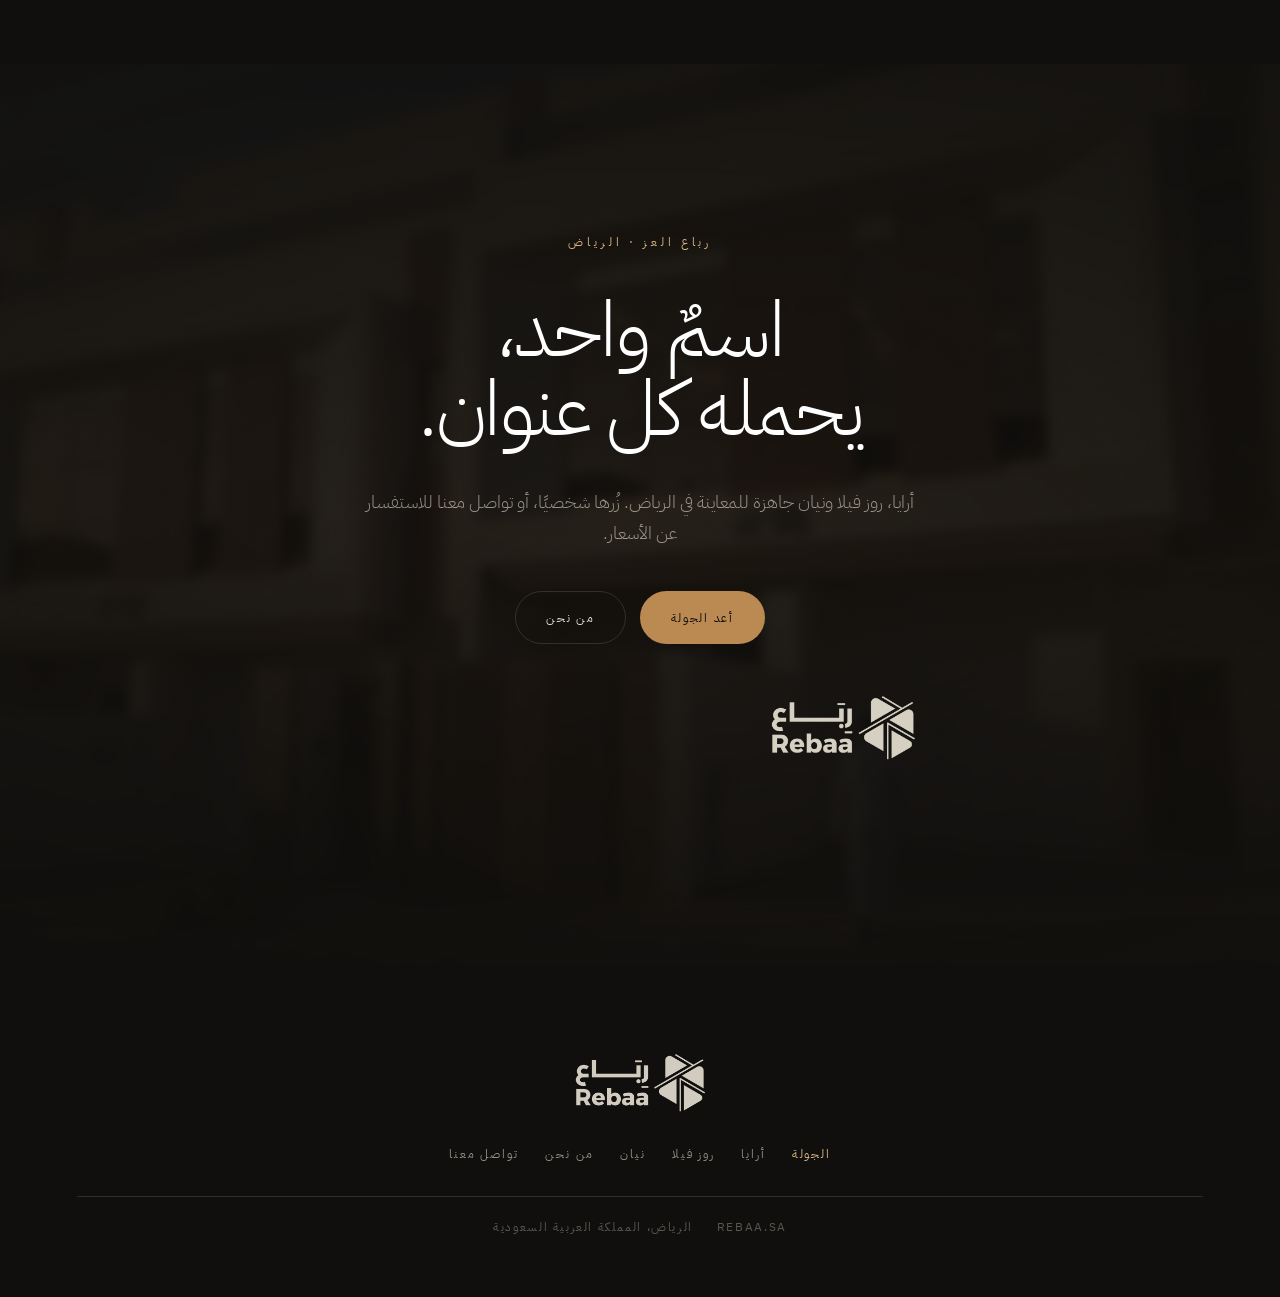
==== commit 103dafb1: "Convert entire site to Arabic-only RTL All 7 pages now use <html lang="ar" dir="rtl"> with Arabic-on" ====
--- a/index.html
+++ b/index.html
@@ -1,10 +1,10 @@
 <!doctype html>
-<html lang="en">
+<html lang="ar" dir="rtl">
 <head>
 <meta charset="utf-8" />
 <meta name="viewport" content="width=device-width, initial-scale=1, viewport-fit=cover" />
-<title>Rebaa Al Ezz — Real Estate, Riyadh</title>
-<meta name="description" content="Rebaa Al Ezz — real-estate marketing, brokerage and auctions in Riyadh. Explore three signature addresses: Araya, Rose Villa and Nayan." />
+<title>رباع العز — تسويق عقاري، الرياض</title>
+<meta name="description" content="رباع العز — تسويق عقاري ووساطة ومزادات في الرياض. استكشف ثلاثة عناوين مميزة: أرايا، روز فيلا ونيان." />
 <link rel="icon" type="image/png" href="assets/img/rebaa-symbol.png" />
 <link rel="preload" as="image" href="assets/img/hero.webp" />
 <link rel="stylesheet" href="assets/fonts/fonts.css?v=14" />
@@ -15,34 +15,34 @@
 
 <!-- Preloader -->
 <div class="preloader" id="preloader" aria-hidden="true">
-  <img class="preloader__logo" src="assets/img/rebaa-lockup.png" alt="Rebaa Al Ezz — Real Estate" />
+  <img class="preloader__logo" src="assets/img/rebaa-lockup.png" alt="رباع العز — تسويق عقاري" />
   <div class="preloader__bar"><span id="preloaderFill"></span></div>
 </div>
 
 <!-- Scroll progress -->
 <div class="progress" aria-hidden="true"><span id="progressFill"></span></div>
 
-<!-- Global cinematic layer: widescreen grade, vignette, film grain, flicker -->
+<!-- Global cinematic layer -->
 <div class="film" aria-hidden="true"></div>
 
 <!-- Fixed brand header -->
 <header class="topbar">
-  <a href="#hero" class="wordmark" aria-label="Rebaa Al Ezz — home">
-    <img class="wordmark__img" src="assets/img/rebaa-mark.png" alt="Rebaa Al Ezz" />
+  <a href="#hero" class="wordmark" aria-label="رباع العز — الرئيسية">
+    <img class="wordmark__img" src="assets/img/rebaa-mark.png" alt="رباع العز" />
   </a>
   <nav class="topbar__nav">
-    <a href="about.html">About</a>
-    <a href="contact.html" class="topbar__cta">Contact</a>
+    <a href="about.html">من نحن</a>
+    <a href="contact.html" class="topbar__cta">تواصل معنا</a>
   </nav>
 </header>
 
 <!-- Chapter rail -->
-<nav class="rail" aria-label="Chapters">
-  <a href="#hero" class="rail__item is-active" data-i="0"><i></i><span>Start</span></a>
-  <a href="#araya" class="rail__item" data-i="1"><i></i><span>01 Araya</span></a>
-  <a href="#rosevilla" class="rail__item" data-i="2"><i></i><span>02 Rose Villa</span></a>
-  <a href="#nayan" class="rail__item" data-i="3"><i></i><span>03 Nayan</span></a>
-  <a href="#end" class="rail__item" data-i="4"><i></i><span>Rebaa</span></a>
+<nav class="rail" aria-label="الفصول">
+  <a href="#hero" class="rail__item is-active" data-i="0"><i></i><span>البداية</span></a>
+  <a href="#araya" class="rail__item" data-i="1"><i></i><span>٠١ أرايا</span></a>
+  <a href="#rosevilla" class="rail__item" data-i="2"><i></i><span>٠٢ روز فيلا</span></a>
+  <a href="#nayan" class="rail__item" data-i="3"><i></i><span>٠٣ نيان</span></a>
+  <a href="#end" class="rail__item" data-i="4"><i></i><span>رباع العز</span></a>
 </nav>
 
 <main>
@@ -57,13 +57,12 @@
       <div class="grain" aria-hidden="true"></div>
     </div>
     <div class="hero__content">
-      <p class="eyebrow">Rebaa Al Ezz · Riyadh</p>
-      <h1 class="hero__title">A walk through three<br />addresses in Riyadh.</h1>
-      <p class="hero__sub">Araya. Rose Villa. Nayan. Homes made to be lived in — not merely listed.</p>
-      <p class="hero__ar" dir="rtl" lang="ar">جولة في ثلاثة عناوين في الرياض — بيوتٌ تُسكَن، لا تُعرَض.</p>
-    </div>
-    <a href="#intro" class="scrollcue" aria-label="Scroll to begin">
-      <span>Scroll to walk in</span>
+      <p class="eyebrow">رباع العز · الرياض</p>
+      <h1 class="hero__title">جولة في ثلاثة<br />عناوين بالرياض</h1>
+      <p class="hero__sub">أرايا. روز فيلا. نيان. بيوتٌ تُسكَن، لا تُعرَض.</p>
+    </div>
+    <a href="#intro" class="scrollcue" aria-label="ابدأ الجولة">
+      <span>مرّر للأسفل</span>
       <i></i>
     </a>
   </section>
@@ -77,12 +76,12 @@
     <div class="intro__inner">
       <p class="intro__kicker">رِبَاع</p>
       <p class="intro__lead">
-        <em>Rebaa</em> comes from the Arabic for a dwelling — a quarter, a place you
-        return to. Not a brochure. An address.
+        رباع من الربع — المسكن والعنوان الذي تعود إليه.
+        ليست كُتيّبًا، بل عنوانًا.
       </p>
       <p class="intro__body">
-        Three signature addresses stand ready in Riyadh. Walk from the first to
-        the last, and let each one hold its own light.
+        ثلاثة عناوين مميزة جاهزة في الرياض. تجوّل من الأول إلى الأخير،
+        ودع كل واحدٍ منها يكشف عن نوره الخاص.
       </p>
     </div>
   </section>
@@ -96,22 +95,21 @@
         <div class="grain" aria-hidden="true"></div>
       </div>
       <div class="chapter__text" data-text>
-        <span class="chapter__num">01</span>
-        <p class="chapter__place">Riyadh · <span dir="rtl" lang="ar">الرياض</span></p>
+        <span class="chapter__num">٠١</span>
+        <p class="chapter__place">الرياض</p>
         <div class="chapter__names">
-          <h2 class="chapter__name">Araya</h2>
-          <span class="chapter__name-ar" dir="rtl" lang="ar">أرايا</span>
+          <h2 class="chapter__name">أرايا</h2>
         </div>
         <p class="chapter__line">
-          Warm travertine and dark timber. A slatted gate, deep afternoon shade,
-          the car kept out of the sun.
+          حجر الترافرتين الدافئ وخشب داكن. بوابة مشرّحة، ظلال عميقة بعد الظهر،
+          والسيارة بعيدة عن أشعة الشمس.
         </p>
         <ul class="tags">
-          <li>Stone + timber screen</li>
-          <li>Private shaded parking</li>
-          <li>Townhouses</li>
+          <li>واجهة حجر وخشب</li>
+          <li>مواقف مظلّلة خاصة</li>
+          <li>تاون هاوس</li>
         </ul>
-        <a class="chapter__more" href="araya.html">Explore Araya →</a>
+        <a class="chapter__more" href="araya.html">استكشف أرايا ←</a>
       </div>
     </div>
   </section>
@@ -125,22 +123,20 @@
         <div class="grain" aria-hidden="true"></div>
       </div>
       <div class="chapter__text" data-text>
-        <span class="chapter__num">02</span>
-        <p class="chapter__place">Riyadh · <span dir="rtl" lang="ar">الرياض</span></p>
+        <span class="chapter__num">٠٢</span>
+        <p class="chapter__place">الرياض</p>
         <div class="chapter__names">
-          <h2 class="chapter__name">Rose Villa</h2>
-          <span class="chapter__name-ar" dir="rtl" lang="ar">روز فيلا</span>
+          <h2 class="chapter__name">روز فيلا</h2>
         </div>
         <p class="chapter__line">
-          Cream limestone behind a perforated screen. The light comes through in
-          squares and moves across the floor all day.
+          حجر جيري كريمي خلف شاشة مثقّبة. الضوء يتسلّل مربّعاتٍ ويتحرّك على الأرضية طوال النهار.
         </p>
         <ul class="tags">
-          <li>Perforated brick screen</li>
-          <li>Cantilevered canopy</li>
-          <li>Detached villa</li>
+          <li>شاشة طوب مثقّب</li>
+          <li>مظلّة معلّقة</li>
+          <li>فيلا مستقلة</li>
         </ul>
-        <a class="chapter__more" href="rosevilla.html">Explore Rose Villa →</a>
+        <a class="chapter__more" href="rosevilla.html">استكشف روز فيلا ←</a>
       </div>
     </div>
   </section>
@@ -154,22 +150,20 @@
         <div class="grain" aria-hidden="true"></div>
       </div>
       <div class="chapter__text" data-text>
-        <span class="chapter__num">03</span>
-        <p class="chapter__place">Riyadh · <span dir="rtl" lang="ar">الرياض</span></p>
+        <span class="chapter__num">٠٣</span>
+        <p class="chapter__place">الرياض</p>
         <div class="chapter__names">
-          <h2 class="chapter__name">Nayan</h2>
-          <span class="chapter__name-ar" dir="rtl" lang="ar">نيان</span>
+          <h2 class="chapter__name">نيان</h2>
         </div>
         <p class="chapter__line">
-          Stone and teak, warming as the sun drops. The windows start to glow
-          before you reach the door.
+          حجر وخشب الساج يدفآن مع غروب الشمس. النوافذ تتوهّج قبل أن تصل إلى الباب.
         </p>
         <ul class="tags">
-          <li>Teak timber slats</li>
-          <li>Full-height glazing</li>
-          <li>Townhouses</li>
+          <li>شرائح خشب ساج</li>
+          <li>زجاج بارتفاع كامل</li>
+          <li>تاون هاوس</li>
         </ul>
-        <a class="chapter__more" href="nayan.html">Explore Nayan →</a>
+        <a class="chapter__more" href="nayan.html">استكشف نيان ←</a>
       </div>
     </div>
   </section>
@@ -181,36 +175,35 @@
       <div class="scrim scrim--veil"></div>
     </div>
     <div class="end__inner">
-      <p class="eyebrow">Rebaa Al Ezz · Riyadh</p>
-      <h2 class="end__title">One name,<br />carried by every address.</h2>
-      <p class="end__ar" dir="rtl" lang="ar">اسمٌ واحد، يحمله كل عنوان.</p>
+      <p class="eyebrow">رباع العز · الرياض</p>
+      <h2 class="end__title">اسمٌ واحد،<br />يحمله كل عنوان.</h2>
       <p class="end__body">
-        Araya, Rose Villa and Nayan are ready to view in Riyadh. See them in
-        person, or ask us about prices and availability.
+        أرايا، روز فيلا ونيان جاهزة للمعاينة في الرياض.
+        زُرها شخصيًا، أو تواصل معنا للاستفسار عن الأسعار.
       </p>
       <div class="end__actions">
-        <a class="btn btn--solid" href="#hero">Walk it again</a>
-        <a class="btn btn--ghost" href="about.html">About us</a>
-      </div>
-      <img class="end__logo" src="assets/img/rebaa-mark.png" alt="Rebaa Al Ezz" />
+        <a class="btn btn--solid" href="#hero">أعد الجولة</a>
+        <a class="btn btn--ghost" href="about.html">من نحن</a>
+      </div>
+      <img class="end__logo" src="assets/img/rebaa-mark.png" alt="رباع العز" />
     </div>
   </section>
 
 </main>
 
 <footer class="p-foot">
-  <img class="p-foot__logo" src="assets/img/rebaa-mark.png" alt="Rebaa Al Ezz" />
+  <img class="p-foot__logo" src="assets/img/rebaa-mark.png" alt="رباع العز" />
   <nav class="p-foot__nav">
-    <a href="index.html" class="is-here">The Walk</a>
-    <a href="araya.html">Araya</a>
-    <a href="rosevilla.html">Rose Villa</a>
-    <a href="nayan.html">Nayan</a>
-    <a href="about.html">About</a>
-    <a href="contact.html">Contact</a>
+    <a href="index.html" class="is-here">الجولة</a>
+    <a href="araya.html">أرايا</a>
+    <a href="rosevilla.html">روز فيلا</a>
+    <a href="nayan.html">نيان</a>
+    <a href="about.html">من نحن</a>
+    <a href="contact.html">تواصل معنا</a>
   </nav>
   <div class="p-foot__meta">
     <span>rebaa.sa</span>
-    <span>Riyadh, Saudi Arabia</span>
+    <span>الرياض، المملكة العربية السعودية</span>
   </div>
 </footer>
 
--- a/styles.css
+++ b/styles.css
@@ -19,8 +19,8 @@
   --line:       rgba(231,225,211,.14);
 
   /* Type */
-  --display: "Fraunces", Georgia, "Times New Roman", serif;
-  --sans:    "Inter", system-ui, -apple-system, sans-serif;
+  --display: "IBM Plex Sans Arabic", "Fraunces", Georgia, serif;
+  --sans:    "IBM Plex Sans Arabic", "Inter", system-ui, sans-serif;
   --arab:    "IBM Plex Sans Arabic", "Inter", sans-serif;
 
   /* Motion */
@@ -35,8 +35,10 @@
 body{
   font-family:var(--sans);
   font-weight:400;
-  line-height:1.5;
+  line-height:1.7;
   overflow-x:hidden;
+  direction:rtl;
+  text-align:right;
 }
 
 /* Lenis smooth scroll */
@@ -103,7 +105,7 @@
    Chapter rail (right side)
    ============================================================ */
 .rail{
-  position:fixed; z-index:110; right:clamp(14px,3vw,34px); top:50%; transform:translateY(-50%);
+  position:fixed; z-index:110; left:clamp(14px,3vw,34px); top:50%; transform:translateY(-50%);
   display:flex; flex-direction:column; gap:18px;
 }
 .rail__item{ display:flex; align-items:center; gap:12px; justify-content:flex-end; }
